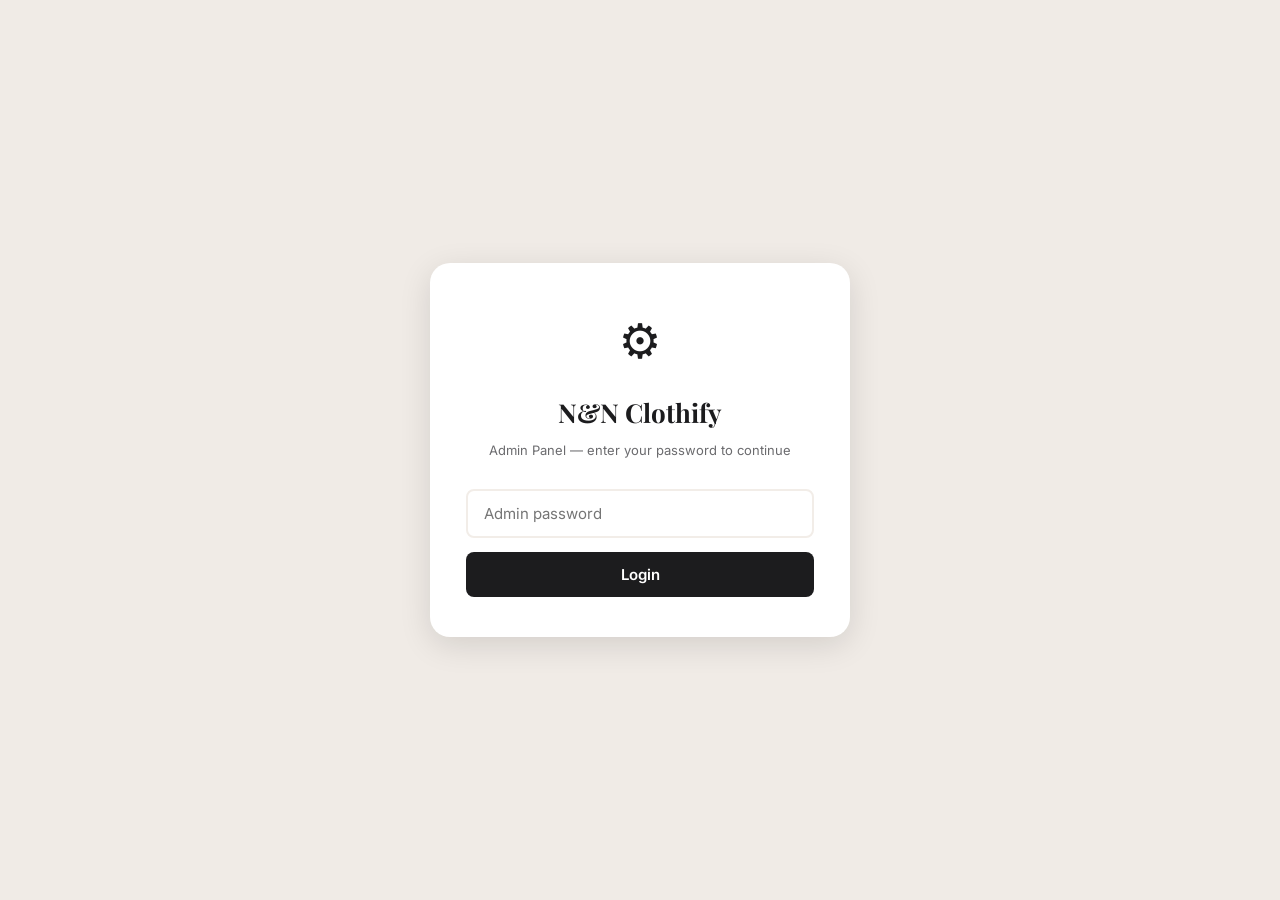
==== admin.html @ c24e72b1 "Initial commit" ====
<!DOCTYPE html>
<html lang="en">
<head>
  <meta charset="UTF-8">
  <meta name="viewport" content="width=device-width, initial-scale=1.0">
  <title>Admin — N&N Clothify</title>
  <link rel="icon" href="data:image/svg+xml,<svg xmlns='http://www.w3.org/2000/svg' viewBox='0 0 100 100'><text y='.9em' font-size='90'>⚙️</text></svg>">
  <link rel="stylesheet" href="css/style.css">
  <style>
    /* ---- Admin Reset ---- */
    body { background: #F0EBE6; }

    /* ---- Login Screen ---- */
    #login-screen {
      min-height: 100vh;
      display: flex;
      align-items: center;
      justify-content: center;
      padding: 20px;
    }
    .login-card {
      background: white;
      border-radius: 20px;
      padding: 40px 36px;
      width: min(420px, 100%);
      box-shadow: 0 8px 32px rgba(0,0,0,0.12);
      text-align: center;
    }
    .login-logo { font-size: 48px; margin-bottom: 12px; }
    .login-title {
      font-family: var(--font-display);
      font-size: 26px;
      font-weight: 700;
      margin-bottom: 6px;
    }
    .login-sub { font-size: 13px; color: var(--mid); margin-bottom: 28px; }
    .login-card input[type="password"] {
      width: 100%;
      padding: 13px 16px;
      border: 2px solid var(--cream);
      border-radius: var(--radius-sm);
      font-size: 15px;
      font-family: inherit;
      outline: none;
      margin-bottom: 14px;
      transition: border-color 0.2s;
    }
    .login-card input[type="password"]:focus { border-color: var(--rose); }
    .login-btn {
      width: 100%;
      padding: 13px;
      background: var(--charcoal);
      color: white;
      border-radius: var(--radius-sm);
      font-size: 15px;
      font-weight: 600;
      cursor: pointer;
      transition: background 0.2s;
    }
    .login-btn:hover { background: var(--rose); }
    .login-error {
      color: #E53E3E;
      font-size: 13px;
      margin-top: 10px;
      display: none;
    }

    /* ---- Admin Layout ---- */
    #admin-panel { display: none; }

    .admin-topbar {
      background: var(--charcoal);
      color: white;
      padding: 0 24px;
      display: flex;
      align-items: center;
      justify-content: space-between;
      height: 58px;
      position: sticky;
      top: 0;
      z-index: 100;
    }
    .admin-topbar-title {
      font-family: var(--font-display);
      font-size: 18px;
      font-weight: 600;
    }
    .admin-topbar-right { display: flex; align-items: center; gap: 12px; }
    .view-site-link {
      font-size: 13px;
      color: rgba(255,255,255,0.7);
      text-decoration: none;
      transition: color 0.2s;
    }
    .view-site-link:hover { color: white; }
    .logout-btn {
      background: rgba(255,255,255,0.15);
      color: white;
      padding: 6px 14px;
      border-radius: 100px;
      font-size: 13px;
      cursor: pointer;
      transition: background 0.2s;
    }
    .logout-btn:hover { background: rgba(255,255,255,0.25); }

    /* ---- Tab Navigation ---- */
    .admin-tabs {
      background: white;
      border-bottom: 1px solid var(--cream);
      padding: 0 24px;
      display: flex;
      gap: 0;
      overflow-x: auto;
    }
    .admin-tab {
      padding: 14px 20px;
      font-size: 14px;
      font-weight: 500;
      color: var(--mid);
      border-bottom: 3px solid transparent;
      cursor: pointer;
      white-space: nowrap;
      transition: all 0.2s;
    }
    .admin-tab:hover { color: var(--charcoal); }
    .admin-tab.active { color: var(--rose); border-bottom-color: var(--rose); font-weight: 600; }

    /* ---- Tab Panels ---- */
    .tab-panel { display: none; padding: 28px 24px 80px; max-width: 900px; margin: 0 auto; }
    .tab-panel.active { display: block; }

    /* ---- Cards ---- */
    .a-card {
      background: white;
      border-radius: 14px;
      padding: 24px;
      margin-bottom: 20px;
      box-shadow: 0 1px 4px rgba(0,0,0,0.08);
    }
    .a-card-title {
      font-size: 16px;
      font-weight: 600;
      margin-bottom: 4px;
    }
    .a-card-hint { font-size: 12px; color: var(--mid); margin-bottom: 20px; }

    /* ---- Products Table ---- */
    .products-toolbar {
      display: flex;
      align-items: center;
      justify-content: space-between;
      margin-bottom: 18px;
      gap: 12px;
      flex-wrap: wrap;
    }
    .products-toolbar h2 { font-family: var(--font-display); font-size: 20px; }
    .btn-add-product {
      background: var(--rose);
      color: white;
      padding: 10px 20px;
      border-radius: var(--radius-sm);
      font-size: 14px;
      font-weight: 600;
      cursor: pointer;
      transition: background 0.2s;
      display: flex;
      align-items: center;
      gap: 6px;
    }
    .btn-add-product:hover { background: var(--rose-dark); }

    .products-table-wrap { overflow-x: auto; }
    table { width: 100%; border-collapse: collapse; font-size: 13px; }
    th {
      text-align: left;
      padding: 10px 12px;
      font-size: 11px;
      font-weight: 600;
      text-transform: uppercase;
      letter-spacing: 0.5px;
      color: var(--mid);
      border-bottom: 2px solid var(--cream);
    }
    td {
      padding: 12px;
      border-bottom: 1px solid var(--cream);
      vertical-align: middle;
    }
    tr:last-child td { border-bottom: none; }
    tr:hover td { background: #FFF8F5; }

    .td-img {
      width: 48px;
      height: 60px;
      border-radius: 8px;
      overflow: hidden;
      background: var(--cream);
      flex-shrink: 0;
    }
    .td-img img { width: 100%; height: 100%; object-fit: cover; }
    .td-demo-img {
      width: 100%;
      height: 100%;
      display: flex;
      align-items: center;
      justify-content: center;
      font-size: 20px;
    }
    .td-name { font-weight: 500; max-width: 180px; }
    .td-price { font-weight: 600; color: var(--rose); white-space: nowrap; }
    .td-category {
      display: inline-block;
      background: var(--cream);
      padding: 2px 8px;
      border-radius: 100px;
      font-size: 11px;
      font-weight: 500;
    }
    .td-badge {
      display: inline-block;
      background: var(--rose-light);
      color: var(--rose-dark);
      padding: 2px 8px;
      border-radius: 100px;
      font-size: 11px;
      font-weight: 500;
    }
    .td-actions { display: flex; gap: 6px; }
    .btn-edit, .btn-delete {
      padding: 5px 12px;
      border-radius: 6px;
      font-size: 12px;
      font-weight: 500;
      cursor: pointer;
      transition: all 0.2s;
    }
    .btn-edit { background: var(--cream); color: var(--charcoal); }
    .btn-edit:hover { background: #E0DAD4; }
    .btn-delete { background: #FFF0F0; color: #E53E3E; }
    .btn-delete:hover { background: #FFE0E0; }

    .empty-products {
      text-align: center;
      padding: 48px 20px;
      color: var(--mid);
    }
    .empty-products span { font-size: 40px; display: block; margin-bottom: 10px; }

    /* ---- Product Form ---- */
    #product-form-overlay {
      display: none;
      position: fixed;
      inset: 0;
      background: rgba(0,0,0,0.5);
      z-index: 200;
      align-items: flex-start;
      justify-content: center;
      padding: 20px;
      overflow-y: auto;
    }
    #product-form-overlay.open { display: flex; }
    .product-form-card {
      background: white;
      border-radius: 16px;
      padding: 28px;
      width: min(560px, 100%);
      margin: auto;
      box-shadow: 0 8px 32px rgba(0,0,0,0.16);
    }
    .product-form-card h2 {
      font-family: var(--font-display);
      font-size: 20px;
      margin-bottom: 4px;
    }
    .product-form-card .form-hint { font-size: 12px; color: var(--mid); margin-bottom: 22px; }

    .form-row { display: grid; grid-template-columns: 1fr 1fr; gap: 14px; }
    .form-group { margin-bottom: 14px; }
    .form-group label {
      display: block;
      font-size: 12px;
      font-weight: 600;
      text-transform: uppercase;
      letter-spacing: 0.5px;
      color: var(--mid);
      margin-bottom: 6px;
    }
    .form-group input,
    .form-group select,
    .form-group textarea {
      width: 100%;
      padding: 10px 13px;
      border: 1.5px solid var(--cream);
      border-radius: var(--radius-sm);
      font-family: inherit;
      font-size: 14px;
      outline: none;
      transition: border-color 0.2s;
      background: var(--warm-white);
    }
    .form-group input:focus,
    .form-group select:focus,
    .form-group textarea:focus { border-color: var(--rose); }
    .form-group textarea { resize: vertical; min-height: 72px; }
    .form-group small { display: block; font-size: 11px; color: var(--light); margin-top: 5px; }

    .drive-preview {
      margin-top: 10px;
      display: none;
      align-items: center;
      gap: 12px;
      background: var(--cream);
      padding: 10px 12px;
      border-radius: var(--radius-sm);
    }
    .drive-preview.show { display: flex; }
    .drive-preview img {
      width: 50px;
      height: 62px;
      object-fit: cover;
      border-radius: 6px;
      background: var(--ivory);
    }
    .drive-preview-text { font-size: 12px; color: var(--mid); }
    .drive-preview-text strong { display: block; color: var(--charcoal); font-size: 13px; }

    .form-actions { display: flex; gap: 10px; margin-top: 20px; }
    .btn-cancel-form {
      flex: 1;
      padding: 12px;
      background: var(--cream);
      border-radius: var(--radius-sm);
      font-size: 14px;
      font-weight: 500;
      cursor: pointer;
      transition: background 0.2s;
    }
    .btn-cancel-form:hover { background: #E0DAD4; }
    .btn-save-product {
      flex: 2;
      padding: 12px;
      background: var(--charcoal);
      color: white;
      border-radius: var(--radius-sm);
      font-size: 14px;
      font-weight: 600;
      cursor: pointer;
      transition: background 0.2s;
    }
    .btn-save-product:hover { background: var(--rose); }

    /* ---- Settings Fields ---- */
    .settings-group { margin-bottom: 18px; }
    .settings-group label {
      display: block;
      font-size: 12px;
      font-weight: 600;
      text-transform: uppercase;
      letter-spacing: 0.5px;
      color: var(--mid);
      margin-bottom: 6px;
    }
    .settings-group input {
      width: 100%;
      padding: 11px 14px;
      border: 1.5px solid var(--cream);
      border-radius: var(--radius-sm);
      font-family: inherit;
      font-size: 14px;
      outline: none;
      transition: border-color 0.2s;
    }
    .settings-group input:focus { border-color: var(--rose); }
    .settings-group small { display: block; font-size: 11px; color: var(--light); margin-top: 5px; }

    /* ---- Category Rows ---- */
    .cat-row {
      display: grid;
      grid-template-columns: 48px 1fr 40px;
      gap: 10px;
      align-items: center;
      padding: 8px 0;
      border-bottom: 1px solid var(--cream);
    }
    .cat-row:last-child { border-bottom: none; }
    .cat-icon-in {
      text-align: center;
      font-size: 22px;
      padding: 6px !important;
      width: 44px !important;
    }
    .cat-remove-btn {
      background: none;
      color: var(--light);
      font-size: 18px;
      cursor: pointer;
      padding: 4px;
      transition: color 0.2s;
    }
    .cat-remove-btn:hover { color: #E53E3E; }
    .add-cat-btn {
      width: 100%;
      padding: 10px;
      margin-top: 12px;
      background: var(--cream);
      border-radius: var(--radius-sm);
      font-size: 14px;
      font-weight: 500;
      cursor: pointer;
      transition: background 0.2s;
    }
    .add-cat-btn:hover { background: #E0DAD4; }

    /* ---- Export Section ---- */
    .export-card {
      background: linear-gradient(135deg, var(--charcoal) 0%, #3D2B1F 100%);
      color: white;
      border-radius: 14px;
      padding: 28px;
      margin-bottom: 20px;
    }
    .export-card h2 { font-family: var(--font-display); font-size: 20px; margin-bottom: 6px; }
    .export-card p { font-size: 13px; color: rgba(255,255,255,0.7); margin-bottom: 20px; line-height: 1.6; }
    .export-btns { display: flex; gap: 10px; flex-wrap: wrap; }
    .btn-export {
      padding: 12px 22px;
      background: var(--rose);
      color: white;
      border-radius: var(--radius-sm);
      font-size: 14px;
      font-weight: 600;
      cursor: pointer;
      transition: all 0.2s;
      display: flex;
      align-items: center;
      gap: 6px;
    }
    .btn-export:hover { background: var(--rose-dark); transform: translateY(-1px); }
    .btn-export-secondary {
      padding: 12px 22px;
      background: rgba(255,255,255,0.15);
      color: white;
      border-radius: var(--radius-sm);
      font-size: 14px;
      font-weight: 500;
      cursor: pointer;
      transition: background 0.2s;
    }
    .btn-export-secondary:hover { background: rgba(255,255,255,0.25); }

    /* ---- Guide Steps ---- */
    .guide-step {
      display: flex;
      gap: 16px;
      margin-bottom: 20px;
    }
    .step-num {
      width: 32px;
      height: 32px;
      border-radius: 50%;
      background: var(--rose);
      color: white;
      display: flex;
      align-items: center;
      justify-content: center;
      font-weight: 700;
      font-size: 14px;
      flex-shrink: 0;
      margin-top: 2px;
    }
    .step-body h3 { font-size: 15px; font-weight: 600; margin-bottom: 4px; }
    .step-body p { font-size: 13px; color: var(--mid); line-height: 1.7; }
    .step-body code {
      background: var(--cream);
      padding: 2px 6px;
      border-radius: 4px;
      font-family: monospace;
      font-size: 12px;
      color: var(--rose-dark);
    }
    .info-box {
      background: #FFF8F5;
      border: 1.5px solid var(--rose-light);
      border-radius: var(--radius-sm);
      padding: 14px 16px;
      font-size: 13px;
      line-height: 1.7;
      margin-bottom: 16px;
    }
    .info-box strong { color: var(--rose-dark); }

    /* ---- Save Button ---- */
    .btn-save-settings {
      width: 100%;
      padding: 13px;
      background: var(--charcoal);
      color: white;
      border-radius: var(--radius);
      font-size: 15px;
      font-weight: 600;
      cursor: pointer;
      margin-top: 8px;
      transition: background 0.2s;
    }
    .btn-save-settings:hover { background: var(--rose); }

    /* ---- Toast ---- */
    .a-toast {
      position: fixed;
      bottom: 24px;
      left: 50%;
      transform: translateX(-50%) translateY(20px);
      background: #4A7C59;
      color: white;
      padding: 11px 22px;
      border-radius: 100px;
      font-size: 14px;
      font-weight: 500;
      opacity: 0;
      transition: all 0.25s;
      z-index: 500;
      pointer-events: none;
      white-space: nowrap;
    }
    .a-toast.show { opacity: 1; transform: translateX(-50%) translateY(0); }

    @media (max-width: 600px) {
      .form-row { grid-template-columns: 1fr; }
      .tab-panel { padding-left: 14px; padding-right: 14px; }
      .export-btns { flex-direction: column; }
    }
  </style>
</head>
<body>

<!-- ============================================================ -->
<!--  LOGIN SCREEN -->
<!-- ============================================================ -->
<div id="login-screen">
  <div class="login-card">
    <div class="login-logo">⚙️</div>
    <div class="login-title">N&N Clothify</div>
    <div class="login-sub">Admin Panel — enter your password to continue</div>
    <input type="password" id="admin-password" placeholder="Admin password" onkeydown="if(event.key==='Enter')login()">
    <button class="login-btn" onclick="login()">Login</button>
    <div class="login-error" id="login-error">Incorrect password. Try again.</div>
  </div>
</div>

<!-- ============================================================ -->
<!--  ADMIN PANEL -->
<!-- ============================================================ -->
<div id="admin-panel">

  <!-- Top Bar -->
  <div class="admin-topbar">
    <div class="admin-topbar-title">⚙️ N&N Clothify Admin</div>
    <div class="admin-topbar-right">
      <a href="index.html" class="view-site-link" target="_blank">← View Store</a>
      <button class="logout-btn" onclick="logout()">Logout</button>
    </div>
  </div>

  <!-- Tabs -->
  <div class="admin-tabs">
    <div class="admin-tab active" onclick="showTab('products')">🛍️ Products</div>
    <div class="admin-tab" onclick="showTab('categories')">🏷️ Categories</div>
    <div class="admin-tab" onclick="showTab('settings')">⚙️ Settings</div>
    <div class="admin-tab" onclick="showTab('export')">📤 Export & Deploy</div>
    <div class="admin-tab" onclick="showTab('guide')">📖 How to Add Images</div>
  </div>

  <!-- ---- PRODUCTS TAB ---- -->
  <div class="tab-panel active" id="tab-products">
    <div class="products-toolbar">
      <h2>All Products (<span id="product-count">0</span>)</h2>
      <button class="btn-add-product" onclick="openProductForm()">+ Add Product</button>
    </div>
    <div class="a-card" style="padding:0">
      <div class="products-table-wrap">
        <table>
          <thead>
            <tr>
              <th>Image</th>
              <th>Name</th>
              <th>Price</th>
              <th>Category</th>
              <th>Badge</th>
              <th>Actions</th>
            </tr>
          </thead>
          <tbody id="products-tbody"></tbody>
        </table>
      </div>
    </div>
  </div>

  <!-- ---- CATEGORIES TAB ---- -->
  <div class="tab-panel" id="tab-categories">
    <div class="a-card">
      <div class="a-card-title">Manage Categories</div>
      <div class="a-card-hint">Categories appear as tabs on your store. Each product is assigned to one category.</div>
      <div id="categories-list"></div>
      <button class="add-cat-btn" onclick="addCategory()">+ Add Category</button>
    </div>
    <button class="btn-save-settings" onclick="saveCategories()">Save Categories</button>
  </div>

  <!-- ---- SETTINGS TAB ---- -->
  <div class="tab-panel" id="tab-settings">
    <div class="a-card">
      <div class="a-card-title">Store Settings</div>
      <div class="a-card-hint">These details appear on your website and WhatsApp messages.</div>
      <div class="settings-group">
        <label>Store Name</label>
        <input type="text" id="s-storeName" placeholder="N&N Clothify">
      </div>
      <div class="settings-group">
        <label>Tagline</label>
        <input type="text" id="s-tagline" placeholder="Fresh fashion, every season">
      </div>
      <div class="settings-group">
        <label>Your WhatsApp Number</label>
        <input type="tel" id="s-whatsapp" placeholder="919876543210">
        <small>Country code + number, no spaces or + sign. India: 91XXXXXXXXXX</small>
      </div>
      <div class="settings-group">
        <label>Admin Password</label>
        <input type="text" id="s-password" placeholder="nn@admin2024">
        <small>Change this from the default! Then re-export config.js and commit it.</small>
      </div>
    </div>
    <button class="btn-save-settings" onclick="saveSettings()">Save Settings</button>
  </div>

  <!-- ---- EXPORT TAB ---- -->
  <div class="tab-panel" id="tab-export">
    <div class="export-card">
      <h2>📤 Export & Deploy to GitHub</h2>
      <p>
        Download your updated product and config files, then commit them to your GitHub
        repository. GitHub Pages will automatically update your live website within 1–2 minutes.
      </p>
      <div class="export-btns">
        <button class="btn-export" onclick="exportProductsFile()">
          ⬇ Download products-data.js
        </button>
        <button class="btn-export" onclick="exportConfigFile()">
          ⬇ Download config.js
        </button>
        <button class="btn-export-secondary" onclick="exportBoth()">
          ⬇ Download Both Files
        </button>
      </div>
    </div>

    <div class="a-card">
      <div class="a-card-title">How to commit to GitHub</div>
      <div class="a-card-hint">After downloading, follow these steps to update your live website.</div>

      <div class="guide-step">
        <div class="step-num">1</div>
        <div class="step-body">
          <h3>Go to your GitHub repository</h3>
          <p>Open github.com and navigate to your <strong>clothing-store</strong> repository.</p>
        </div>
      </div>
      <div class="guide-step">
        <div class="step-num">2</div>
        <div class="step-body">
          <h3>Open products-data.js</h3>
          <p>Click on <code>js/</code> folder → click <code>products-data.js</code> → click the ✏️ pencil icon to edit.</p>
        </div>
      </div>
      <div class="guide-step">
        <div class="step-num">3</div>
        <div class="step-body">
          <h3>Replace the file content</h3>
          <p>Select all text (<code>Ctrl+A</code>), then paste the content from the downloaded file (<code>Ctrl+V</code>).</p>
        </div>
      </div>
      <div class="guide-step">
        <div class="step-num">4</div>
        <div class="step-body">
          <h3>Commit changes</h3>
          <p>Scroll down, click <strong>"Commit changes"</strong>. Your store updates in ~1 minute. Repeat for config.js if changed.</p>
        </div>
      </div>
    </div>
  </div>

  <!-- ---- GUIDE TAB ---- -->
  <div class="tab-panel" id="tab-guide">
    <div class="a-card">
      <div class="a-card-title">📸 How to Add Clothing Images from Google Drive</div>
      <div class="a-card-hint">Follow these steps to get your clothing photos onto the website.</div>

      <div class="info-box">
        <strong>Important:</strong> Google Drive images work only if the file is set to
        <strong>"Anyone with the link can view"</strong>. Photos that are private will not show.
      </div>

      <div class="guide-step">
        <div class="step-num">1</div>
        <div class="step-body">
          <h3>Take or arrange your clothing photo</h3>
          <p>Best results: hang the clothes or use a white/clean background. Portrait orientation (tall, not wide) looks best on the website.</p>
        </div>
      </div>
      <div class="guide-step">
        <div class="step-num">2</div>
        <div class="step-body">
          <h3>Upload to Google Drive</h3>
          <p>Go to <strong>drive.google.com</strong> → click <strong>+ New → File upload</strong> → select your photo.</p>
        </div>
      </div>
      <div class="guide-step">
        <div class="step-num">3</div>
        <div class="step-body">
          <h3>Make it public</h3>
          <p>Right-click the uploaded image → <strong>Share</strong> → click <em>"Restricted"</em> → change to <strong>"Anyone with the link"</strong> → set role to <strong>Viewer</strong> → click <strong>Done</strong>.</p>
        </div>
      </div>
      <div class="guide-step">
        <div class="step-num">4</div>
        <div class="step-body">
          <h3>Copy the sharing link</h3>
          <p>Right-click the file → <strong>Share</strong> → click <strong>"Copy link"</strong>. The link looks like:<br>
          <code>https://drive.google.com/file/d/1ABC.../view?usp=sharing</code></p>
        </div>
      </div>
      <div class="guide-step">
        <div class="step-num">5</div>
        <div class="step-body">
          <h3>Paste the link in Admin → Add Product</h3>
          <p>Go to the <strong>Products</strong> tab → click <strong>+ Add Product</strong> → paste the Google Drive link in the "Google Drive Image Link" field. A preview will appear automatically.</p>
        </div>
      </div>
      <div class="guide-step">
        <div class="step-num">6</div>
        <div class="step-body">
          <h3>Fill in product details and Save</h3>
          <p>Enter name, price, category, sizes, etc. Click <strong>Save Product</strong>.</p>
        </div>
      </div>
      <div class="guide-step">
        <div class="step-num">7</div>
        <div class="step-body">
          <h3>Export and commit to GitHub</h3>
          <p>Go to <strong>Export & Deploy</strong> tab → download <strong>products-data.js</strong> → commit to GitHub. Done!</p>
        </div>
      </div>
    </div>
  </div>

</div><!-- /admin-panel -->

<!-- ============================================================ -->
<!--  PRODUCT FORM OVERLAY -->
<!-- ============================================================ -->
<div id="product-form-overlay">
  <div class="product-form-card">
    <h2 id="form-title">Add New Product</h2>
    <div class="form-hint">Fill in the details. Paste a Google Drive link to show your clothing photo.</div>

    <input type="hidden" id="f-id">

    <div class="form-group">
      <label>Product Name *</label>
      <input type="text" id="f-name" placeholder="e.g. Blue Floral Kurta">
    </div>

    <div class="form-row">
      <div class="form-group">
        <label>Selling Price (₹) *</label>
        <input type="number" id="f-price" placeholder="799" min="0">
      </div>
      <div class="form-group">
        <label>MRP / Original Price (₹)</label>
        <input type="number" id="f-mrp" placeholder="1299" min="0">
        <small>Optional — shows strikethrough & discount %</small>
      </div>
    </div>

    <div class="form-row">
      <div class="form-group">
        <label>Category *</label>
        <select id="f-category"></select>
      </div>
      <div class="form-group">
        <label>Badge Label</label>
        <input type="text" id="f-badge" placeholder="New / Sale / Popular">
        <small>Optional label shown on product card</small>
      </div>
    </div>

    <div class="form-group">
      <label>Google Drive Image Link</label>
      <input type="text" id="f-drive-url" placeholder="https://drive.google.com/file/d/..." oninput="previewDriveImage()">
      <small>Share the photo from Google Drive → "Anyone with the link" → paste link here</small>
      <div class="drive-preview" id="drive-preview">
        <img id="drive-preview-img" src="" alt="Preview">
        <div class="drive-preview-text">
          <strong id="drive-preview-status">Image loaded ✓</strong>
          Image will show on your store
        </div>
      </div>
    </div>

    <div class="form-group">
      <label>Available Sizes</label>
      <input type="text" id="f-sizes" placeholder="S, M, L, XL, XXL">
      <small>Separate with commas. For one size: "Free Size"</small>
    </div>

    <div class="form-group">
      <label>Description</label>
      <textarea id="f-desc" placeholder="Describe the fabric, style, occasion..."></textarea>
    </div>

    <div class="form-actions">
      <button class="btn-cancel-form" onclick="closeProductForm()">Cancel</button>
      <button class="btn-save-product" onclick="saveProduct()">Save Product</button>
    </div>
  </div>
</div>

<!-- Toast -->
<div class="a-toast" id="a-toast"></div>

<!-- Scripts -->
<script src="js/config.js"></script>
<script src="js/products-data.js"></script>
<script src="js/drive.js"></script>
<script>
// ============================================================
//  Admin Panel JavaScript
// ============================================================

let adminProducts = [];
let adminCategories = [];
let editingId = null;

// ---- Auth ----
// Password is stored privately in localStorage (never in the public code file).
// First-time setup: the default password is "admin123" until you set your own.
function getAdminPassword() {
  return localStorage.getItem('nn_admin_pw') || 'admin123';
}

function login() {
  const pw = document.getElementById('admin-password').value;
  if (pw === getAdminPassword()) {
    document.getElementById('login-screen').style.display = 'none';
    document.getElementById('admin-panel').style.display = 'block';
    initAdmin();
  } else {
    document.getElementById('login-error').style.display = 'block';
    document.getElementById('admin-password').value = '';
  }
}

function logout() {
  document.getElementById('admin-panel').style.display = 'none';
  document.getElementById('login-screen').style.display = 'flex';
  document.getElementById('admin-password').value = '';
}

// Allow Enter key on password
document.addEventListener('keydown', e => {
  if (e.key === 'Enter' && document.getElementById('login-screen').style.display !== 'none') login();
});

// ---- Init ----
function initAdmin() {
  // Load products from localStorage or static file
  try {
    const stored = localStorage.getItem('nn_products');
    adminProducts = stored ? JSON.parse(stored) : [...PRODUCTS_DATA];
  } catch(e) {
    adminProducts = [...PRODUCTS_DATA];
  }

  // Load categories from localStorage or config
  try {
    const stored = localStorage.getItem('nn_categories');
    adminCategories = stored ? JSON.parse(stored) : [...STORE_CONFIG.categories];
  } catch(e) {
    adminCategories = [...STORE_CONFIG.categories];
  }

  // Load settings into form
  document.getElementById('s-storeName').value = STORE_CONFIG.storeName;
  document.getElementById('s-tagline').value = STORE_CONFIG.tagline;
  document.getElementById('s-whatsapp').value = STORE_CONFIG.whatsappNumber;
  document.getElementById('s-password').value = getAdminPassword();

  renderProductsTable();
  renderCategories();
  populateCategorySelect();
}

// ---- Tab Switching ----
function showTab(name) {
  document.querySelectorAll('.tab-panel').forEach(p => p.classList.remove('active'));
  document.querySelectorAll('.admin-tab').forEach(t => t.classList.remove('active'));
  document.getElementById('tab-' + name).classList.add('active');
  event.target.classList.add('active');
}

// ---- Products Table ----
function renderProductsTable() {
  const tbody = document.getElementById('products-tbody');
  document.getElementById('product-count').textContent = adminProducts.length;

  if (adminProducts.length === 0) {
    tbody.innerHTML = `<tr><td colspan="6"><div class="empty-products">
      <span>📭</span>No products yet. Click "+ Add Product" to start.
    </div></td></tr>`;
    return;
  }

  tbody.innerHTML = adminProducts.map(p => {
    const cat = adminCategories.find(c => c.id === p.category);
    const catName = cat ? `${cat.icon} ${cat.name}` : p.category;
    const thumbUrl = p.driveFileId ? getDriveThumbUrl(p.driveFileId, 100) : null;

    return `
    <tr>
      <td>
        <div class="td-img">
          ${thumbUrl
            ? `<img src="${thumbUrl}" alt="" onerror="this.parentNode.innerHTML='<div class=\\"td-demo-img\\" style=\\"background:${p.demoColor||'#F2EDE8'}\\">👗</div>'">`
            : `<div class="td-demo-img" style="background:${p.demoColor||'#F2EDE8'}">👗</div>`}
        </div>
      </td>
      <td class="td-name">${p.name}</td>
      <td class="td-price">₹${p.price.toLocaleString('en-IN')}${p.mrp ? `<br><small style="color:var(--light);text-decoration:line-through;font-weight:400">₹${p.mrp.toLocaleString('en-IN')}</small>` : ''}</td>
      <td><span class="td-category">${catName}</span></td>
      <td>${p.badge ? `<span class="td-badge">${p.badge}</span>` : '<span style="color:var(--light)">—</span>'}</td>
      <td>
        <div class="td-actions">
          <button class="btn-edit" onclick="editProduct('${p.id}')">Edit</button>
          <button class="btn-delete" onclick="deleteProduct('${p.id}')">Delete</button>
        </div>
      </td>
    </tr>`;
  }).join('');
}

// ---- Product Form ----
function populateCategorySelect() {
  const sel = document.getElementById('f-category');
  const cats = adminCategories.filter(c => c.id !== 'all');
  sel.innerHTML = cats.map(c => `<option value="${c.id}">${c.icon} ${c.name}</option>`).join('');
}

function openProductForm(product = null) {
  editingId = product ? product.id : null;
  document.getElementById('form-title').textContent = product ? 'Edit Product' : 'Add New Product';

  // Reset form
  document.getElementById('f-id').value = product?.id || '';
  document.getElementById('f-name').value = product?.name || '';
  document.getElementById('f-price').value = product?.price || '';
  document.getElementById('f-mrp').value = product?.mrp || '';
  document.getElementById('f-badge').value = product?.badge || '';
  document.getElementById('f-drive-url').value = product?.driveFileId ? `https://drive.google.com/file/d/${product.driveFileId}/view` : '';
  document.getElementById('f-sizes').value = (product?.sizes || []).join(', ');
  document.getElementById('f-desc').value = product?.description || '';

  // Populate category select
  populateCategorySelect();
  if (product?.category) {
    document.getElementById('f-category').value = product.category;
  }

  // Show/hide preview
  if (product?.driveFileId) {
    showDrivePreview(product.driveFileId);
  } else {
    document.getElementById('drive-preview').classList.remove('show');
  }

  document.getElementById('product-form-overlay').classList.add('open');
}

function closeProductForm() {
  document.getElementById('product-form-overlay').classList.remove('open');
  editingId = null;
}

function editProduct(id) {
  const p = adminProducts.find(p => p.id === id);
  if (p) openProductForm(p);
}

function deleteProduct(id) {
  if (!confirm('Delete this product? This cannot be undone.')) return;
  adminProducts = adminProducts.filter(p => p.id !== id);
  saveToLocalStorage();
  renderProductsTable();
  showToast('Product deleted');
}

let previewTimer = null;
function previewDriveImage() {
  clearTimeout(previewTimer);
  previewTimer = setTimeout(() => {
    const url = document.getElementById('f-drive-url').value.trim();
    const fileId = extractDriveFileId(url);
    if (fileId) {
      showDrivePreview(fileId);
    } else {
      document.getElementById('drive-preview').classList.remove('show');
    }
  }, 600);
}

function showDrivePreview(fileId) {
  const preview = document.getElementById('drive-preview');
  const img = document.getElementById('drive-preview-img');
  const status = document.getElementById('drive-preview-status');
  img.src = getDriveThumbUrl(fileId, 100);
  img.onerror = () => {
    status.textContent = '⚠ Could not load — make sure sharing is set to "Anyone with link"';
    status.style.color = '#E53E3E';
  };
  img.onload = () => {
    status.textContent = 'Image loaded ✓';
    status.style.color = '';
  };
  preview.classList.add('show');
}

function saveProduct() {
  const name     = document.getElementById('f-name').value.trim();
  const price    = parseInt(document.getElementById('f-price').value);
  const mrp      = parseInt(document.getElementById('f-mrp').value) || null;
  const category = document.getElementById('f-category').value;
  const badge    = document.getElementById('f-badge').value.trim();
  const driveUrl = document.getElementById('f-drive-url').value.trim();
  const sizesRaw = document.getElementById('f-sizes').value.trim();
  const desc     = document.getElementById('f-desc').value.trim();

  if (!name) { alert('Please enter a product name.'); return; }
  if (!price || isNaN(price)) { alert('Please enter a valid price.'); return; }
  if (!category) { alert('Please select a category.'); return; }

  const driveFileId = extractDriveFileId(driveUrl) || '';
  const sizes = sizesRaw ? sizesRaw.split(',').map(s => s.trim()).filter(Boolean) : [];

  if (editingId) {
    // Edit existing
    const idx = adminProducts.findIndex(p => p.id === editingId);
    if (idx >= 0) {
      adminProducts[idx] = {
        ...adminProducts[idx],
        name, price, mrp, category, badge, driveFileId, sizes,
        description: desc,
        isDemo: false,
        demoColor: adminProducts[idx].demoColor || DEMO_COLORS[category] || '#F2EDE8'
      };
    }
    showToast('Product updated ✓');
  } else {
    // Add new
    adminProducts.push({
      id: 'p_' + Date.now(),
      name, price, mrp, category, badge, driveFileId, sizes,
      description: desc,
      isDemo: false,
      demoColor: DEMO_COLORS[category] || '#F2EDE8'
    });
    showToast('Product added ✓');
  }

  saveToLocalStorage();
  renderProductsTable();
  closeProductForm();
}

// ---- Categories ----
function renderCategories() {
  const list = document.getElementById('categories-list');
  list.innerHTML = adminCategories.map((cat, i) => `
    <div class="cat-row">
      <input type="text" value="${cat.icon}" maxlength="2" class="cat-icon-in"
        oninput="adminCategories[${i}].icon = this.value"
        style="border:1.5px solid var(--cream);border-radius:8px;padding:6px;text-align:center;font-size:22px;width:44px;font-family:inherit;outline:none;">
      <input type="text" value="${cat.name}" placeholder="Category name"
        oninput="adminCategories[${i}].name = this.value"
        style="padding:9px 12px;border:1.5px solid var(--cream);border-radius:8px;font-family:inherit;font-size:13px;outline:none;">
      <button class="cat-remove-btn" onclick="removeCategory(${i})" title="Remove">✕</button>
    </div>
  `).join('');
}

function addCategory() {
  adminCategories.push({ id: 'cat_' + Date.now(), name: '', icon: '👕' });
  renderCategories();
}

function removeCategory(i) {
  if (adminCategories[i].id === 'all') { alert('Cannot remove the "All" category.'); return; }
  adminCategories.splice(i, 1);
  renderCategories();
}

function saveCategories() {
  // Auto-generate IDs for new categories
  adminCategories = adminCategories.map(c => ({
    ...c,
    id: c.id.startsWith('cat_') && c.name
      ? c.name.toLowerCase().replace(/[^a-z0-9]/g, '_')
      : c.id
  }));
  localStorage.setItem('nn_categories', JSON.stringify(adminCategories));
  renderCategories();
  showToast('Categories saved ✓');
}

// ---- Settings ----
function saveSettings() {
  STORE_CONFIG.storeName      = document.getElementById('s-storeName').value.trim();
  STORE_CONFIG.tagline        = document.getElementById('s-tagline').value.trim();
  STORE_CONFIG.whatsappNumber = document.getElementById('s-whatsapp').value.trim();
  const newPw = document.getElementById('s-password').value.trim();
  if (newPw) localStorage.setItem('nn_admin_pw', newPw); // stored only in browser, never in code
  localStorage.setItem('nn_settings', JSON.stringify({
    storeName: STORE_CONFIG.storeName,
    tagline: STORE_CONFIG.tagline,
    whatsappNumber: STORE_CONFIG.whatsappNumber
  }));
  showToast('Settings saved ✓ — remember to export config.js and commit it!');
}

// ---- Storage ----
function saveToLocalStorage() {
  localStorage.setItem('nn_products', JSON.stringify(adminProducts));
}

// ---- Export ----
function exportProductsFile() {
  const content = generateProductsFileContent();
  downloadFile('products-data.js', content);
  showToast('products-data.js downloaded ✓ — commit it to GitHub!');
}

function exportConfigFile() {
  const content = generateConfigFileContent();
  downloadFile('config.js', content);
  showToast('config.js downloaded ✓ — commit it to GitHub!');
}

function exportBoth() {
  exportProductsFile();
  setTimeout(exportConfigFile, 400);
}

function generateProductsFileContent() {
  return `// ============================================================
//  N&N CLOTHIFY — Product Data
//
//  Generated from Admin Panel on ${new Date().toLocaleDateString('en-IN')}
//  DO NOT edit by hand — use admin.html to manage products.
// ============================================================

const PRODUCTS_DATA = ${JSON.stringify(adminProducts, null, 2)};
`;
}

function generateConfigFileContent() {
  const cats = adminCategories.length > 0 ? adminCategories : STORE_CONFIG.categories;
  return `// ============================================================
//  N&N CLOTHIFY — Store Configuration
//  Generated from Admin Panel on ${new Date().toLocaleDateString('en-IN')}
// ============================================================

const STORE_CONFIG = {
  whatsappNumber: "${STORE_CONFIG.whatsappNumber}",
  storeName: "${STORE_CONFIG.storeName}",
  tagline: "${STORE_CONFIG.tagline}",
  currency: "₹",
  // adminPassword is stored privately in your browser's localStorage — not here
  categories: ${JSON.stringify(cats, null, 4)}
};
`;
}

function downloadFile(filename, content) {
  const blob = new Blob([content], { type: 'text/javascript' });
  const url = URL.createObjectURL(blob);
  const a = document.createElement('a');
  a.href = url;
  a.download = filename;
  document.body.appendChild(a);
  a.click();
  document.body.removeChild(a);
  URL.revokeObjectURL(url);
}

// ---- Toast ----
function showToast(msg) {
  const t = document.getElementById('a-toast');
  t.textContent = msg;
  t.classList.add('show');
  setTimeout(() => t.classList.remove('show'), 3000);
}
</script>
</body>
</html>
---- css/style.css ----
/* ============================================================
   ZARA CLOTHS — Store Stylesheet
   Design: Warm ivory base, deep charcoal text, rose-gold accent
   ============================================================ */

@import url('https://fonts.googleapis.com/css2?family=Playfair+Display:wght@400;600;700&family=Inter:wght@300;400;500;600&display=swap');

/* ---- Tokens ---- */
:root {
  --ivory:      #FAF7F4;
  --cream:      #F2EDE8;
  --warm-white: #FFFCFA;
  --charcoal:   #1C1C1E;
  --dark:       #2C2C2E;
  --mid:        #6B6B6E;
  --light:      #AEAEB2;
  --rose:       #C9816A;
  --rose-dark:  #A8634E;
  --rose-light: #F0D5CC;
  --green:      #4A7C59;
  --wa-green:   #25D366;
  --shadow-sm:  0 1px 3px rgba(0,0,0,0.08);
  --shadow-md:  0 4px 16px rgba(0,0,0,0.10);
  --shadow-lg:  0 8px 32px rgba(0,0,0,0.14);
  --radius:     12px;
  --radius-sm:  8px;
  --font-display: 'Playfair Display', Georgia, serif;
  --font-body:    'Inter', system-ui, sans-serif;
  --transition:   0.2s ease;
}

/* ---- Reset ---- */
*, *::before, *::after { box-sizing: border-box; margin: 0; padding: 0; }
html { scroll-behavior: smooth; }
body {
  font-family: var(--font-body);
  background: var(--ivory);
  color: var(--charcoal);
  font-size: 15px;
  line-height: 1.6;
  -webkit-font-smoothing: antialiased;
}
img { display: block; max-width: 100%; }
button { cursor: pointer; font-family: inherit; border: none; }
a { text-decoration: none; color: inherit; }

/* ---- HEADER ---- */
header {
  position: sticky;
  top: 0;
  z-index: 100;
  background: rgba(250,247,244,0.95);
  backdrop-filter: blur(12px);
  border-bottom: 1px solid var(--cream);
  padding: 0 24px;
}

.header-inner {
  max-width: 1200px;
  margin: 0 auto;
  height: 64px;
  display: flex;
  align-items: center;
  justify-content: space-between;
}

.logo {
  display: flex;
  flex-direction: column;
  line-height: 1.1;
}
.logo-name {
  font-family: var(--font-display);
  font-size: 22px;
  font-weight: 700;
  color: var(--charcoal);
  letter-spacing: -0.3px;
}
.logo-tag {
  font-size: 10px;
  font-weight: 400;
  color: var(--mid);
  letter-spacing: 1.5px;
  text-transform: uppercase;
}

.header-right { display: flex; align-items: center; gap: 16px; }

.cart-btn {
  position: relative;
  background: var(--charcoal);
  color: white;
  padding: 10px 20px;
  border-radius: 100px;
  font-size: 14px;
  font-weight: 500;
  display: flex;
  align-items: center;
  gap: 8px;
  transition: background var(--transition);
}
.cart-btn:hover { background: var(--dark); }
.cart-count {
  display: none;
  align-items: center;
  justify-content: center;
  background: var(--rose);
  color: white;
  width: 20px;
  height: 20px;
  border-radius: 50%;
  font-size: 11px;
  font-weight: 600;
}

/* ---- HERO ---- */
.hero {
  background: linear-gradient(135deg, var(--charcoal) 0%, #3D2B1F 100%);
  color: white;
  padding: 80px 24px;
  text-align: center;
  position: relative;
  overflow: hidden;
}
.hero::before {
  content: '';
  position: absolute;
  inset: 0;
  background: url("data:image/svg+xml,%3Csvg width='60' height='60' viewBox='0 0 60 60' xmlns='http://www.w3.org/2000/svg'%3E%3Cg fill='none' fill-rule='evenodd'%3E%3Cg fill='%23ffffff' fill-opacity='0.03'%3E%3Cpath d='M36 34v-4h-2v4h-4v2h4v4h2v-4h4v-2h-4zm0-30V0h-2v4h-4v2h4v4h2V6h4V4h-4zM6 34v-4H4v4H0v2h4v4h2v-4h4v-2H6zM6 4V0H4v4H0v2h4v4h2V6h4V4H6z'/%3E%3C/g%3E%3C/g%3E%3C/svg%3E");
}
.hero-inner { position: relative; max-width: 600px; margin: 0 auto; }
.hero h1 {
  font-family: var(--font-display);
  font-size: clamp(36px, 6vw, 56px);
  font-weight: 700;
  line-height: 1.15;
  margin-bottom: 16px;
}
.hero h1 em {
  font-style: normal;
  color: var(--rose-light);
}
.hero p {
  font-size: 16px;
  color: rgba(255,255,255,0.7);
  margin-bottom: 32px;
}
.hero-cta {
  display: inline-flex;
  align-items: center;
  gap: 8px;
  background: var(--rose);
  color: white;
  padding: 14px 32px;
  border-radius: 100px;
  font-size: 15px;
  font-weight: 600;
  transition: all var(--transition);
}
.hero-cta:hover {
  background: var(--rose-dark);
  transform: translateY(-1px);
  box-shadow: 0 8px 24px rgba(201,129,106,0.4);
}

/* ---- SECTION TITLES ---- */
.section { padding: 60px 24px; max-width: 1200px; margin: 0 auto; }
.section-title {
  font-family: var(--font-display);
  font-size: 28px;
  font-weight: 600;
  color: var(--charcoal);
  margin-bottom: 8px;
}
.section-sub {
  font-size: 14px;
  color: var(--mid);
  margin-bottom: 32px;
}

/* ---- CATEGORY TABS ---- */
.category-nav {
  background: var(--cream);
  border-bottom: 1px solid #E8E2DC;
  padding: 0 24px;
  overflow-x: auto;
  -webkit-overflow-scrolling: touch;
}
.category-tabs {
  display: flex;
  gap: 0;
  max-width: 1200px;
  margin: 0 auto;
  list-style: none;
}
.cat-tab {
  padding: 16px 24px;
  font-size: 14px;
  font-weight: 500;
  color: var(--mid);
  border-bottom: 3px solid transparent;
  white-space: nowrap;
  cursor: pointer;
  transition: all var(--transition);
  display: flex;
  align-items: center;
  gap: 6px;
}
.cat-tab:hover { color: var(--charcoal); }
.cat-tab.active {
  color: var(--rose);
  border-bottom-color: var(--rose);
  font-weight: 600;
}

/* ---- PRODUCT GRID ---- */
.products-section {
  padding: 40px 24px 80px;
  max-width: 1200px;
  margin: 0 auto;
}
.products-header {
  display: flex;
  align-items: baseline;
  justify-content: space-between;
  margin-bottom: 24px;
}
.products-title {
  font-family: var(--font-display);
  font-size: 22px;
  font-weight: 600;
}
.products-count {
  font-size: 13px;
  color: var(--mid);
}

.product-grid {
  display: grid;
  grid-template-columns: repeat(auto-fill, minmax(220px, 1fr));
  gap: 24px;
}

/* Product Card */
.product-card {
  background: white;
  border-radius: var(--radius);
  overflow: hidden;
  box-shadow: var(--shadow-sm);
  transition: all 0.25s ease;
  cursor: pointer;
}
.product-card:hover {
  box-shadow: var(--shadow-md);
  transform: translateY(-3px);
}

.product-img {
  position: relative;
  aspect-ratio: 3/4;
  background: var(--cream);
  overflow: hidden;
}
.product-img img {
  width: 100%;
  height: 100%;
  object-fit: cover;
  transition: transform 0.4s ease;
}
.product-card:hover .product-img img { transform: scale(1.05); }

.demo-img {
  width: 100%;
  height: 100%;
  display: flex;
  align-items: center;
  justify-content: center;
  font-size: 56px;
}

.product-badge {
  position: absolute;
  top: 10px;
  left: 10px;
  background: var(--rose);
  color: white;
  font-size: 11px;
  font-weight: 600;
  padding: 3px 8px;
  border-radius: 100px;
}

.wishlist-btn {
  position: absolute;
  top: 10px;
  right: 10px;
  background: white;
  width: 32px;
  height: 32px;
  border-radius: 50%;
  display: flex;
  align-items: center;
  justify-content: center;
  font-size: 15px;
  box-shadow: var(--shadow-sm);
  opacity: 0;
  transition: opacity var(--transition);
}
.product-card:hover .wishlist-btn { opacity: 1; }

.product-info { padding: 14px; }
.product-name {
  font-size: 14px;
  font-weight: 500;
  color: var(--charcoal);
  margin-bottom: 6px;
  white-space: nowrap;
  overflow: hidden;
  text-overflow: ellipsis;
}
.product-price {
  font-size: 15px;
  font-weight: 600;
  color: var(--rose);
}
.product-price span {
  font-size: 12px;
  font-weight: 400;
  color: var(--light);
  text-decoration: line-through;
  margin-left: 6px;
}
.add-btn {
  width: 100%;
  margin-top: 10px;
  padding: 9px;
  background: var(--charcoal);
  color: white;
  border-radius: var(--radius-sm);
  font-size: 13px;
  font-weight: 500;
  transition: background var(--transition);
}
.add-btn:hover { background: var(--rose); }

/* Loading skeleton */
.skeleton {
  background: linear-gradient(90deg, var(--cream) 25%, #E8E2DC 50%, var(--cream) 75%);
  background-size: 200% 100%;
  animation: shimmer 1.4s infinite;
  border-radius: var(--radius);
}
.skeleton-card { height: 320px; }
@keyframes shimmer {
  0% { background-position: 200% 0; }
  100% { background-position: -200% 0; }
}

/* ---- CART PANEL ---- */
.cart-overlay {
  display: none;
  position: fixed;
  inset: 0;
  background: rgba(0,0,0,0.4);
  z-index: 200;
}
.cart-overlay.open { display: block; }

.cart-panel {
  position: fixed;
  right: -420px;
  top: 0;
  height: 100vh;
  width: min(420px, 100vw);
  background: white;
  z-index: 201;
  display: flex;
  flex-direction: column;
  transition: right 0.3s cubic-bezier(0.4, 0, 0.2, 1);
  box-shadow: var(--shadow-lg);
}
.cart-panel.open { right: 0; }

.cart-header {
  padding: 20px 24px;
  border-bottom: 1px solid var(--cream);
  display: flex;
  align-items: center;
  justify-content: space-between;
}
.cart-header h2 {
  font-family: var(--font-display);
  font-size: 20px;
}
.close-btn {
  width: 36px;
  height: 36px;
  background: var(--cream);
  border-radius: 50%;
  font-size: 16px;
  display: flex;
  align-items: center;
  justify-content: center;
  transition: background var(--transition);
}
.close-btn:hover { background: #E0DAD4; }

.cart-body {
  flex: 1;
  overflow-y: auto;
  padding: 16px 24px;
}

.cart-empty {
  display: flex;
  flex-direction: column;
  align-items: center;
  justify-content: center;
  height: 200px;
  color: var(--light);
  gap: 8px;
  font-size: 14px;
}
.cart-empty span { font-size: 40px; }

.cart-item {
  display: flex;
  gap: 12px;
  padding: 12px 0;
  border-bottom: 1px solid var(--cream);
  position: relative;
}
.cart-item-img {
  width: 72px;
  height: 90px;
  border-radius: 8px;
  overflow: hidden;
  background: var(--cream);
  flex-shrink: 0;
}
.cart-item-img img { width: 100%; height: 100%; object-fit: cover; }
.demo-img-small {
  width: 100%;
  height: 100%;
  display: flex;
  align-items: center;
  justify-content: center;
  font-size: 28px;
}
.cart-item-info { flex: 1; }
.cart-item-name { font-size: 14px; font-weight: 500; margin-bottom: 4px; }
.cart-item-price { font-size: 14px; font-weight: 600; color: var(--rose); margin-bottom: 8px; }
.cart-item-qty {
  display: flex;
  align-items: center;
  gap: 12px;
}
.cart-item-qty button {
  width: 28px;
  height: 28px;
  border-radius: 50%;
  background: var(--cream);
  font-size: 16px;
  font-weight: 500;
  transition: background var(--transition);
}
.cart-item-qty button:hover { background: #E0DAD4; }
.cart-item-qty span { font-size: 14px; font-weight: 600; min-width: 20px; text-align: center; }
.cart-item-remove {
  position: absolute;
  top: 12px;
  right: 0;
  background: none;
  color: var(--light);
  font-size: 14px;
  padding: 4px;
  transition: color var(--transition);
}
.cart-item-remove:hover { color: var(--charcoal); }

.cart-footer {
  padding: 20px 24px;
  border-top: 1px solid var(--cream);
}
.cart-total-row {
  display: flex;
  justify-content: space-between;
  align-items: center;
  margin-bottom: 16px;
}
.cart-total-label { font-size: 14px; color: var(--mid); }
.cart-total-amount { font-family: var(--font-display); font-size: 22px; font-weight: 700; }

.checkout-btn {
  width: 100%;
  padding: 14px;
  background: var(--wa-green);
  color: white;
  border-radius: var(--radius);
  font-size: 15px;
  font-weight: 600;
  display: flex;
  align-items: center;
  justify-content: center;
  gap: 8px;
  transition: all var(--transition);
}
.checkout-btn:hover {
  background: #1EBD5C;
  transform: translateY(-1px);
}

/* ---- ORDER FORM OVERLAY ---- */
.order-form-overlay {
  display: none;
  position: fixed;
  inset: 0;
  background: rgba(0,0,0,0.5);
  z-index: 300;
  align-items: center;
  justify-content: center;
  padding: 20px;
}
.order-form-overlay.open { display: flex; }

.order-form {
  background: white;
  border-radius: 16px;
  padding: 32px;
  width: min(460px, 100%);
  max-height: 90vh;
  overflow-y: auto;
}
.order-form h2 {
  font-family: var(--font-display);
  font-size: 22px;
  margin-bottom: 6px;
}
.order-form p { font-size: 13px; color: var(--mid); margin-bottom: 24px; }

.form-group { margin-bottom: 16px; }
.form-group label {
  display: block;
  font-size: 13px;
  font-weight: 500;
  color: var(--dark);
  margin-bottom: 6px;
}
.form-group input,
.form-group select,
.form-group textarea {
  width: 100%;
  padding: 11px 14px;
  border: 1.5px solid var(--cream);
  border-radius: var(--radius-sm);
  font-family: inherit;
  font-size: 14px;
  color: var(--charcoal);
  background: var(--warm-white);
  transition: border-color var(--transition);
  outline: none;
}
.form-group input:focus,
.form-group select:focus,
.form-group textarea:focus {
  border-color: var(--rose);
}
.form-group textarea { resize: vertical; min-height: 80px; }

.form-actions { display: flex; gap: 10px; margin-top: 20px; }
.btn-cancel {
  flex: 1;
  padding: 12px;
  background: var(--cream);
  border-radius: var(--radius-sm);
  font-size: 14px;
  font-weight: 500;
  transition: background var(--transition);
}
.btn-cancel:hover { background: #E0DAD4; }
.btn-whatsapp {
  flex: 2;
  padding: 12px;
  background: var(--wa-green);
  color: white;
  border-radius: var(--radius-sm);
  font-size: 14px;
  font-weight: 600;
  display: flex;
  align-items: center;
  justify-content: center;
  gap: 6px;
  transition: background var(--transition);
}
.btn-whatsapp:hover { background: #1EBD5C; }

/* ---- SUCCESS OVERLAY ---- */
.success-overlay {
  display: none;
  position: fixed;
  inset: 0;
  background: rgba(0,0,0,0.5);
  z-index: 400;
  align-items: center;
  justify-content: center;
}
.success-overlay.open { display: flex; }
.success-box {
  background: white;
  border-radius: 16px;
  padding: 40px 32px;
  text-align: center;
  max-width: 360px;
  width: 90%;
}
.success-icon { font-size: 56px; margin-bottom: 16px; }
.success-box h2 {
  font-family: var(--font-display);
  font-size: 22px;
  margin-bottom: 8px;
}
.success-box p { font-size: 14px; color: var(--mid); margin-bottom: 24px; }
.success-box button {
  padding: 12px 32px;
  background: var(--charcoal);
  color: white;
  border-radius: 100px;
  font-size: 14px;
  font-weight: 500;
}

/* ---- TOAST ---- */
.cart-toast {
  position: fixed;
  bottom: 24px;
  left: 50%;
  transform: translateX(-50%) translateY(20px);
  background: var(--charcoal);
  color: white;
  padding: 10px 20px;
  border-radius: 100px;
  font-size: 13px;
  font-weight: 500;
  opacity: 0;
  transition: all 0.25s ease;
  z-index: 500;
  pointer-events: none;
  white-space: nowrap;
}
.cart-toast.show {
  opacity: 1;
  transform: translateX(-50%) translateY(0);
}

/* ---- HERO BADGE ---- */
.hero-badge {
  display: inline-block;
  background: rgba(255,255,255,0.15);
  color: rgba(255,255,255,0.9);
  font-size: 12px;
  font-weight: 500;
  padding: 5px 14px;
  border-radius: 100px;
  letter-spacing: 0.5px;
  margin-bottom: 18px;
}

/* ---- PRODUCT SIZES on card ---- */
.product-sizes {
  display: flex;
  gap: 4px;
  flex-wrap: wrap;
  margin: 6px 0;
}
.product-sizes span {
  font-size: 10px;
  font-weight: 500;
  color: var(--mid);
  background: var(--cream);
  padding: 2px 6px;
  border-radius: 4px;
}

/* ---- DISCOUNT BADGE ---- */
.product-discount {
  position: absolute;
  top: 10px;
  right: 10px;
  background: #E53E3E;
  color: white;
  font-size: 10px;
  font-weight: 700;
  padding: 3px 7px;
  border-radius: 100px;
}

/* ---- EMPTY STATE ---- */
.empty-state {
  grid-column: 1 / -1;
  text-align: center;
  padding: 64px 20px;
  color: var(--mid);
}
.empty-state .empty-icon { font-size: 48px; margin-bottom: 14px; }
.empty-state p { font-size: 15px; margin-bottom: 6px; }
.empty-state small { font-size: 13px; }
.empty-state a { color: var(--rose); }

/* ---- PRODUCT DETAIL MODAL ---- */
.modal-overlay {
  display: none;
  position: fixed;
  inset: 0;
  background: rgba(0,0,0,0.55);
  z-index: 300;
  align-items: flex-end;
  justify-content: center;
  padding: 0;
}
.modal-overlay.open { display: flex; }

.product-modal {
  background: white;
  border-radius: 20px 20px 0 0;
  width: 100%;
  max-width: 540px;
  max-height: 92vh;
  overflow-y: auto;
  position: relative;
  animation: slideUp 0.3s ease;
}
@keyframes slideUp {
  from { transform: translateY(60px); opacity: 0; }
  to   { transform: translateY(0);    opacity: 1; }
}

.modal-close {
  position: sticky;
  top: 12px;
  left: calc(100% - 48px);
  float: right;
  margin: 12px 12px 0 0;
  width: 36px;
  height: 36px;
  border-radius: 50%;
  background: var(--cream);
  font-size: 14px;
  display: flex;
  align-items: center;
  justify-content: center;
  cursor: pointer;
  z-index: 1;
  transition: background 0.2s;
}
.modal-close:hover { background: #E0DAD4; }

.modal-img {
  width: 100%;
  aspect-ratio: 4/3;
  background: var(--cream);
  overflow: hidden;
  clear: both;
}
.modal-img img { width: 100%; height: 100%; object-fit: cover; }
.modal-demo-img {
  width: 100%;
  height: 100%;
  display: flex;
  align-items: center;
  justify-content: center;
  font-size: 80px;
}

.modal-info {
  padding: 20px 24px 32px;
}
.modal-badge {
  display: inline-block;
  background: var(--rose-light);
  color: var(--rose-dark);
  font-size: 11px;
  font-weight: 600;
  padding: 3px 10px;
  border-radius: 100px;
  margin-bottom: 10px;
}
.modal-name {
  font-family: var(--font-display);
  font-size: 22px;
  font-weight: 600;
  margin-bottom: 10px;
}
.modal-price {
  display: flex;
  align-items: baseline;
  gap: 10px;
  margin-bottom: 14px;
  flex-wrap: wrap;
}
.modal-price-main {
  font-size: 22px;
  font-weight: 700;
  color: var(--charcoal);
}
.modal-price-mrp {
  font-size: 15px;
  color: var(--light);
  text-decoration: line-through;
}
.modal-price-discount {
  font-size: 13px;
  font-weight: 600;
  color: #E53E3E;
  background: #FFF0F0;
  padding: 2px 8px;
  border-radius: 100px;
}
.modal-desc {
  font-size: 14px;
  color: var(--mid);
  line-height: 1.7;
  margin-bottom: 18px;
}
.modal-sizes { margin-bottom: 20px; }
.modal-sizes-label {
  font-size: 12px;
  font-weight: 600;
  text-transform: uppercase;
  letter-spacing: 0.5px;
  color: var(--mid);
  margin-bottom: 10px;
}
.modal-sizes-grid { display: flex; gap: 8px; flex-wrap: wrap; }
.size-btn {
  padding: 7px 14px;
  border: 1.5px solid var(--cream);
  border-radius: var(--radius-sm);
  font-size: 13px;
  font-weight: 500;
  cursor: pointer;
  transition: all 0.15s;
  background: white;
}
.size-btn:hover { border-color: var(--rose); color: var(--rose); }
.size-btn.active {
  border-color: var(--charcoal);
  background: var(--charcoal);
  color: white;
}

.modal-actions { display: flex; flex-direction: column; gap: 10px; }
.modal-add-btn {
  width: 100%;
  padding: 14px;
  background: var(--charcoal);
  color: white;
  border-radius: var(--radius);
  font-size: 15px;
  font-weight: 600;
  cursor: pointer;
  transition: background 0.2s;
}
.modal-add-btn:hover { background: var(--dark); }
.modal-wa-btn {
  width: 100%;
  padding: 14px;
  background: var(--wa-green);
  color: white;
  border-radius: var(--radius);
  font-size: 15px;
  font-weight: 600;
  cursor: pointer;
  display: flex;
  align-items: center;
  justify-content: center;
  gap: 8px;
  transition: background 0.2s;
}
.modal-wa-btn:hover { background: #1EBD5C; }

/* ---- FOOTER ---- */
footer {
  background: var(--charcoal);
  color: rgba(255,255,255,0.6);
  padding: 40px 24px;
  text-align: center;
}
footer .footer-logo {
  font-family: var(--font-display);
  font-size: 20px;
  color: white;
  margin-bottom: 8px;
}
footer p { font-size: 13px; }
footer .wa-link {
  display: inline-flex;
  align-items: center;
  gap: 6px;
  color: var(--wa-green);
  font-weight: 500;
  margin-top: 12px;
  font-size: 14px;
}
.footer-admin-link {
  margin-top: 16px;
  font-size: 12px;
}
.footer-admin-link a {
  color: rgba(255,255,255,0.3);
  transition: color 0.2s;
}
.footer-admin-link a:hover { color: rgba(255,255,255,0.6); }

/* ---- RESPONSIVE ---- */
@media (max-width: 600px) {
  .hero { padding: 56px 20px; }
  .hero h1 { font-size: 32px; }
  .product-grid { grid-template-columns: repeat(2, 1fr); gap: 12px; }
  .products-section, .section { padding-left: 16px; padding-right: 16px; }
  .cat-tab { padding: 14px 16px; font-size: 13px; }
  .order-form { padding: 24px 20px; }
  .product-modal { border-radius: 16px 16px 0 0; }
}

/* Desktop modal: center instead of bottom sheet */
@media (min-width: 601px) {
  .modal-overlay { align-items: center; padding: 20px; }
  .product-modal {
    border-radius: 20px;
    max-height: 88vh;
  }
  .modal-img { aspect-ratio: 16/10; }
}
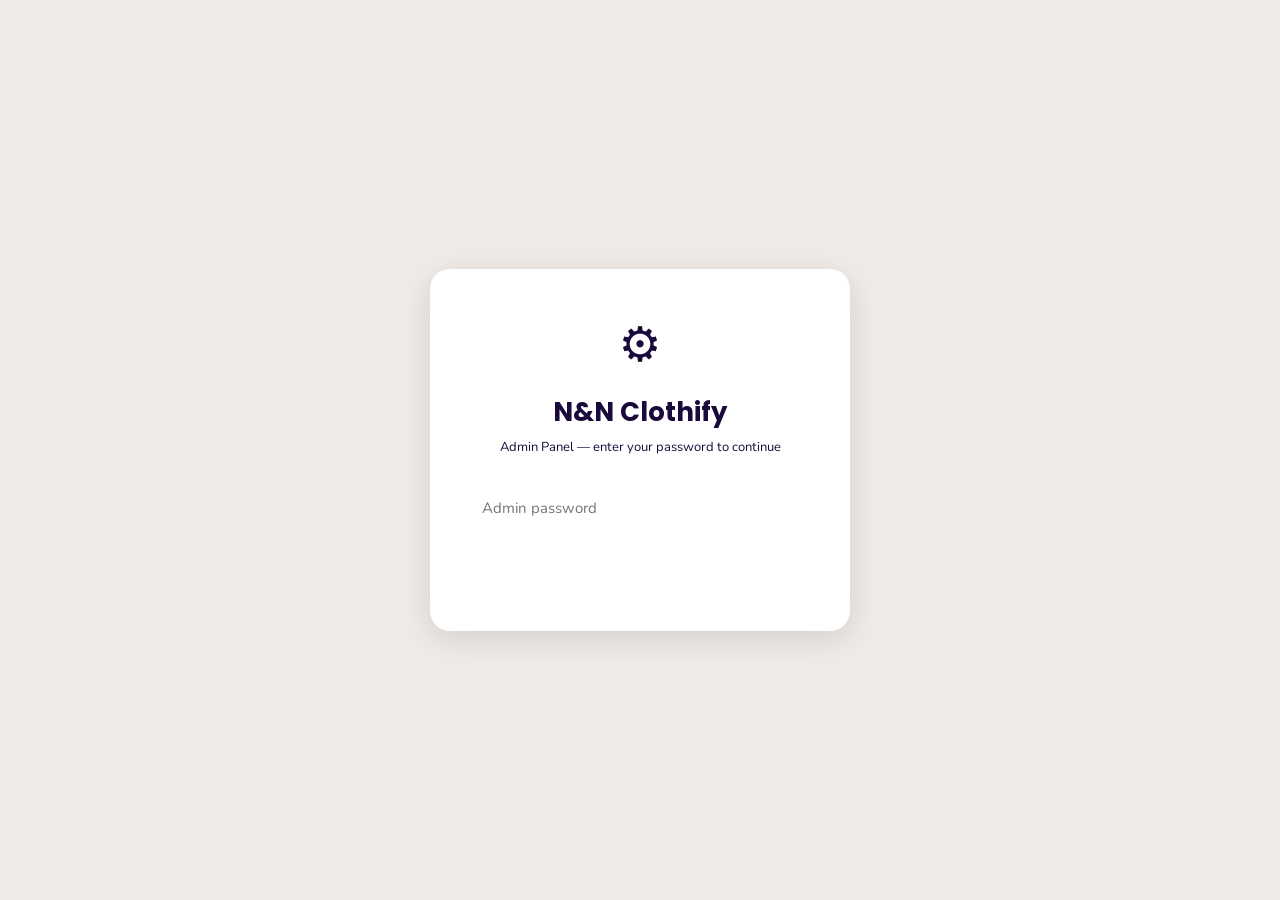
==== commit 1b64b64c: "Merge new style new" ====
--- a/admin.html
+++ b/admin.html
@@ -1002,6 +1002,7 @@
   saveToLocalStorage();
   renderProductsTable();
   showToast('Product deleted');
+  showDeployReminder();
 }
 
 let previewTimer = null;
@@ -1079,6 +1080,29 @@
   saveToLocalStorage();
   renderProductsTable();
   closeProductForm();
+  showDeployReminder();
+}
+
+function showDeployReminder() {
+  let banner = document.getElementById('deploy-reminder');
+  if (!banner) {
+    banner = document.createElement('div');
+    banner.id = 'deploy-reminder';
+    banner.style.cssText = 'position:fixed;bottom:20px;left:50%;transform:translateX(-50%);background:#2B0A5E;color:#fff;padding:14px 22px;border-radius:12px;font-size:13px;font-family:Poppins,sans-serif;z-index:9999;box-shadow:0 8px 32px rgba(0,0,0,.35);display:flex;align-items:center;gap:12px;max-width:90vw;';
+    banner.innerHTML = `
+      <span style="font-size:18px">📤</span>
+      <span>Product saved! <strong>Go to Export &amp; Deploy</strong> to make it live on your website for everyone.</span>
+      <button onclick="showTab('export');document.getElementById('deploy-reminder').remove()"
+        style="background:#FF2D87;color:#fff;border:none;border-radius:8px;padding:6px 14px;cursor:pointer;font-weight:700;white-space:nowrap;font-family:inherit;">
+        Export Now
+      </button>
+      <button onclick="this.parentNode.remove()"
+        style="background:transparent;color:#ccc;border:none;cursor:pointer;font-size:18px;line-height:1;padding:0 4px;">✕</button>
+    `;
+    document.body.appendChild(banner);
+  }
+  // Auto-dismiss after 10 seconds
+  setTimeout(() => { if (banner.parentNode) banner.remove(); }, 10000);
 }
 
 // ---- Categories ----
--- a/css/style.css
+++ b/css/style.css
@@ -1,32 +1,54 @@
-/* ============================================================
-   ZARA CLOTHS — Store Stylesheet
-   Design: Warm ivory base, deep charcoal text, rose-gold accent
-   ============================================================ */
-
-@import url('https://fonts.googleapis.com/css2?family=Playfair+Display:wght@400;600;700&family=Inter:wght@300;400;500;600&display=swap');
+/* ================================================================
+   N&N CLOTHIFY — Complete Stylesheet
+   Design: Jewel-box indigo header, rangoli-burst categories,
+           warm parchment product grid, hot-pink + saffron accents
+   Fonts:  Poppins (display) + Nunito (body)
+   ================================================================ */
+
+@import url('https://fonts.googleapis.com/css2?family=Poppins:wght@400;500;600;700;800&family=Nunito:wght@400;500;600;700&display=swap');
 
 /* ---- Tokens ---- */
 :root {
-  --ivory:      #FAF7F4;
-  --cream:      #F2EDE8;
-  --warm-white: #FFFCFA;
-  --charcoal:   #1C1C1E;
-  --dark:       #2C2C2E;
-  --mid:        #6B6B6E;
-  --light:      #AEAEB2;
-  --rose:       #C9816A;
-  --rose-dark:  #A8634E;
-  --rose-light: #F0D5CC;
-  --green:      #4A7C59;
-  --wa-green:   #25D366;
-  --shadow-sm:  0 1px 3px rgba(0,0,0,0.08);
-  --shadow-md:  0 4px 16px rgba(0,0,0,0.10);
-  --shadow-lg:  0 8px 32px rgba(0,0,0,0.14);
-  --radius:     12px;
-  --radius-sm:  8px;
-  --font-display: 'Playfair Display', Georgia, serif;
-  --font-body:    'Inter', system-ui, sans-serif;
-  --transition:   0.2s ease;
+  /* Palette */
+  --indigo:        #2B0A5E;
+  --indigo-mid:    #4A2090;
+  --indigo-light:  #7B4FBE;
+  --pink:          #FF2D87;
+  --pink-dark:     #CC1F6E;
+  --pink-light:    #FFE6F4;
+  --orange:        #FF6B35;
+  --orange-light:  #FFF3EE;
+  --yellow:        #FFD93D;
+  --green:         #00B37E;
+  --green-light:   #E6FAF4;
+  --red:           #FF3B3B;
+  --wa-green:      #25D366;
+
+  /* Surfaces */
+  --ground:        #F5F0FF;
+  --card:          #FFFFFF;
+  --border:        #EAE2F8;
+
+  /* Text */
+  --text:          #1A0A3C;
+  --text-mid:      #6B5C8A;
+  --text-dim:      #ABA0C4;
+
+  /* Elevation */
+  --shadow-sm:     0 2px 8px rgba(43,10,94,.08);
+  --shadow-md:     0 4px 20px rgba(43,10,94,.12);
+  --shadow-lg:     0 8px 32px rgba(43,10,94,.18);
+
+  /* Shape */
+  --radius:        10px;
+  --radius-lg:     16px;
+  --radius-full:   100px;
+
+  /* Type */
+  --font-display:  'Poppins', system-ui, sans-serif;
+  --font-body:     'Nunito', system-ui, sans-serif;
+
+  --transition:    0.2s ease;
 }
 
 /* ---- Reset ---- */
@@ -34,341 +56,615 @@
 html { scroll-behavior: smooth; }
 body {
   font-family: var(--font-body);
-  background: var(--ivory);
-  color: var(--charcoal);
-  font-size: 15px;
-  line-height: 1.6;
+  background: var(--ground);
+  color: var(--text);
+  font-size: 14px;
+  line-height: 1.5;
   -webkit-font-smoothing: antialiased;
 }
 img { display: block; max-width: 100%; }
-button { cursor: pointer; font-family: inherit; border: none; }
+button { cursor: pointer; font-family: inherit; border: none; background: none; }
 a { text-decoration: none; color: inherit; }
 
-/* ---- HEADER ---- */
+/* ================================================================
+   HEADER
+   ================================================================ */
 header {
+  background: var(--indigo);
   position: sticky;
   top: 0;
   z-index: 100;
-  background: rgba(250,247,244,0.95);
-  backdrop-filter: blur(12px);
-  border-bottom: 1px solid var(--cream);
-  padding: 0 24px;
-}
-
-.header-inner {
-  max-width: 1200px;
-  margin: 0 auto;
-  height: 64px;
-  display: flex;
-  align-items: center;
-  justify-content: space-between;
+}
+
+.header-top {
+  display: flex;
+  align-items: center;
+  gap: 12px;
+  padding: 14px 20px;
 }
 
 .logo {
-  display: flex;
-  flex-direction: column;
+  flex-shrink: 0;
   line-height: 1.1;
 }
 .logo-name {
   font-family: var(--font-display);
-  font-size: 22px;
-  font-weight: 700;
-  color: var(--charcoal);
+  font-size: 20px;
+  font-weight: 800;
+  background: linear-gradient(90deg, #FF2D87, #FFD93D);
+  -webkit-background-clip: text;
+  -webkit-text-fill-color: transparent;
+  background-clip: text;
   letter-spacing: -0.3px;
 }
 .logo-tag {
-  font-size: 10px;
-  font-weight: 400;
-  color: var(--mid);
+  display: block;
+  font-size: 9px;
+  font-weight: 600;
+  color: rgba(255,255,255,0.45);
   letter-spacing: 1.5px;
   text-transform: uppercase;
 }
 
-.header-right { display: flex; align-items: center; gap: 16px; }
+.header-search {
+  flex: 1;
+  position: relative;
+}
+.header-search input {
+  width: 100%;
+  padding: 10px 16px 10px 38px;
+  border-radius: var(--radius-full);
+  border: none;
+  background: rgba(255,255,255,0.12);
+  color: white;
+  font-family: var(--font-body);
+  font-size: 13px;
+  outline: none;
+  transition: background var(--transition);
+}
+.header-search input::placeholder { color: rgba(255,255,255,0.45); }
+.header-search input:focus { background: rgba(255,255,255,0.2); }
+.search-icon {
+  position: absolute;
+  left: 12px;
+  top: 50%;
+  transform: translateY(-50%);
+  font-size: 15px;
+  pointer-events: none;
+  opacity: .6;
+}
 
 .cart-btn {
   position: relative;
-  background: var(--charcoal);
-  color: white;
-  padding: 10px 20px;
-  border-radius: 100px;
-  font-size: 14px;
-  font-weight: 500;
-  display: flex;
-  align-items: center;
-  gap: 8px;
-  transition: background var(--transition);
-}
-.cart-btn:hover { background: var(--dark); }
+  background: var(--pink);
+  color: white;
+  width: 42px;
+  height: 42px;
+  border-radius: var(--radius-full);
+  display: flex;
+  align-items: center;
+  justify-content: center;
+  font-size: 18px;
+  flex-shrink: 0;
+  transition: background var(--transition), transform var(--transition);
+  box-shadow: 0 4px 12px rgba(255,45,135,.35);
+}
+.cart-btn:hover { background: var(--pink-dark); transform: scale(1.07); }
 .cart-count {
   display: none;
-  align-items: center;
-  justify-content: center;
-  background: var(--rose);
-  color: white;
-  width: 20px;
-  height: 20px;
+  position: absolute;
+  top: -4px;
+  right: -4px;
+  background: var(--yellow);
+  color: var(--text);
+  width: 18px;
+  height: 18px;
   border-radius: 50%;
-  font-size: 11px;
+  font-size: 10px;
+  font-weight: 800;
+  font-family: var(--font-display);
+  align-items: center;
+  justify-content: center;
+  border: 2px solid var(--indigo);
+}
+
+.header-strip {
+  background: linear-gradient(90deg, var(--pink), var(--orange));
+  text-align: center;
+  padding: 5px 16px;
+  font-size: 12px;
   font-weight: 600;
-}
-
-/* ---- HERO ---- */
+  color: white;
+  letter-spacing: 0.3px;
+}
+.header-strip span { opacity: 0.9; }
+
+/* ================================================================
+   HERO BANNER
+   ================================================================ */
 .hero {
-  background: linear-gradient(135deg, var(--charcoal) 0%, #3D2B1F 100%);
-  color: white;
-  padding: 80px 24px;
-  text-align: center;
+  background: linear-gradient(135deg, var(--indigo) 0%, #5C1A9E 50%, #9B2FBE 100%);
+  padding: 36px 20px 40px;
   position: relative;
   overflow: hidden;
 }
 .hero::before {
   content: '';
   position: absolute;
-  inset: 0;
-  background: url("data:image/svg+xml,%3Csvg width='60' height='60' viewBox='0 0 60 60' xmlns='http://www.w3.org/2000/svg'%3E%3Cg fill='none' fill-rule='evenodd'%3E%3Cg fill='%23ffffff' fill-opacity='0.03'%3E%3Cpath d='M36 34v-4h-2v4h-4v2h4v4h2v-4h4v-2h-4zm0-30V0h-2v4h-4v2h4v4h2V6h4V4h-4zM6 34v-4H4v4H0v2h4v4h2v-4h4v-2H6zM6 4V0H4v4H0v2h4v4h2V6h4V4H6z'/%3E%3C/g%3E%3C/g%3E%3C/svg%3E");
-}
-.hero-inner { position: relative; max-width: 600px; margin: 0 auto; }
-.hero h1 {
-  font-family: var(--font-display);
-  font-size: clamp(36px, 6vw, 56px);
-  font-weight: 700;
-  line-height: 1.15;
-  margin-bottom: 16px;
-}
-.hero h1 em {
+  width: 300px;
+  height: 300px;
+  background: radial-gradient(circle, rgba(255,45,135,.25) 0%, transparent 70%);
+  top: -80px;
+  right: -60px;
+  pointer-events: none;
+}
+.hero::after {
+  content: '';
+  position: absolute;
+  width: 200px;
+  height: 200px;
+  background: radial-gradient(circle, rgba(255,107,53,.2) 0%, transparent 70%);
+  bottom: -60px;
+  left: 20px;
+  pointer-events: none;
+}
+.hero-inner {
+  position: relative;
+  max-width: 500px;
+}
+.hero-eyebrow {
+  display: inline-flex;
+  align-items: center;
+  gap: 6px;
+  background: rgba(255,255,255,0.12);
+  border: 1px solid rgba(255,255,255,0.2);
+  color: rgba(255,255,255,0.9);
+  font-size: 11px;
+  font-weight: 700;
+  letter-spacing: 1px;
+  text-transform: uppercase;
+  padding: 5px 12px;
+  border-radius: var(--radius-full);
+  margin-bottom: 14px;
+}
+.hero-title {
+  font-family: var(--font-display);
+  font-size: clamp(28px, 7vw, 48px);
+  font-weight: 800;
+  color: white;
+  line-height: 1.1;
+  margin-bottom: 10px;
+}
+.hero-title em {
   font-style: normal;
-  color: var(--rose-light);
-}
-.hero p {
-  font-size: 16px;
-  color: rgba(255,255,255,0.7);
-  margin-bottom: 32px;
-}
-.hero-cta {
+  background: linear-gradient(90deg, var(--pink), var(--yellow));
+  -webkit-background-clip: text;
+  -webkit-text-fill-color: transparent;
+  background-clip: text;
+}
+.hero-sub {
+  color: rgba(255,255,255,0.65);
+  font-size: 14px;
+  margin-bottom: 24px;
+  line-height: 1.6;
+}
+.hero-actions { display: flex; gap: 10px; flex-wrap: wrap; }
+.hero-btn-primary {
   display: inline-flex;
   align-items: center;
-  gap: 8px;
-  background: var(--rose);
-  color: white;
-  padding: 14px 32px;
-  border-radius: 100px;
-  font-size: 15px;
+  gap: 6px;
+  background: var(--pink);
+  color: white;
+  padding: 12px 24px;
+  border-radius: var(--radius-full);
+  font-family: var(--font-display);
+  font-size: 14px;
+  font-weight: 700;
+  transition: all var(--transition);
+  box-shadow: 0 6px 20px rgba(255,45,135,.4);
+}
+.hero-btn-primary:hover {
+  background: var(--pink-dark);
+  transform: translateY(-2px);
+  box-shadow: 0 10px 28px rgba(255,45,135,.45);
+}
+.hero-btn-secondary {
+  display: inline-flex;
+  align-items: center;
+  gap: 6px;
+  background: rgba(255,255,255,0.12);
+  color: white;
+  border: 1.5px solid rgba(255,255,255,0.3);
+  padding: 12px 22px;
+  border-radius: var(--radius-full);
+  font-size: 14px;
   font-weight: 600;
   transition: all var(--transition);
 }
-.hero-cta:hover {
-  background: var(--rose-dark);
-  transform: translateY(-1px);
-  box-shadow: 0 8px 24px rgba(201,129,106,0.4);
-}
-
-/* ---- SECTION TITLES ---- */
-.section { padding: 60px 24px; max-width: 1200px; margin: 0 auto; }
-.section-title {
-  font-family: var(--font-display);
-  font-size: 28px;
+.hero-btn-secondary:hover { background: rgba(255,255,255,0.2); }
+
+.hero-badges {
+  position: absolute;
+  right: 0;
+  top: 0;
+  display: flex;
+  flex-direction: column;
+  gap: 8px;
+  align-items: flex-end;
+}
+.hero-badge-pill {
+  background: rgba(255,255,255,0.15);
+  backdrop-filter: blur(8px);
+  border: 1px solid rgba(255,255,255,0.2);
+  border-radius: var(--radius-full);
+  padding: 8px 14px;
+  display: flex;
+  align-items: center;
+  gap: 8px;
+  color: white;
+}
+.hero-badge-pill .badge-num {
+  font-family: var(--font-display);
+  font-size: 18px;
+  font-weight: 800;
+  color: var(--yellow);
+}
+.hero-badge-pill .badge-label {
+  font-size: 11px;
   font-weight: 600;
-  color: var(--charcoal);
-  margin-bottom: 8px;
-}
-.section-sub {
-  font-size: 14px;
-  color: var(--mid);
-  margin-bottom: 32px;
-}
-
-/* ---- CATEGORY TABS ---- */
-.category-nav {
-  background: var(--cream);
-  border-bottom: 1px solid #E8E2DC;
-  padding: 0 24px;
-  overflow-x: auto;
-  -webkit-overflow-scrolling: touch;
-}
-.category-tabs {
-  display: flex;
-  gap: 0;
+  opacity: .8;
+  line-height: 1.3;
+}
+
+/* ================================================================
+   PROMO STRIPS (3-card row under hero)
+   ================================================================ */
+.promo-strips {
+  display: grid;
+  grid-template-columns: repeat(3, 1fr);
+  gap: 10px;
+  padding: 16px 16px 8px;
   max-width: 1200px;
   margin: 0 auto;
-  list-style: none;
-}
-.cat-tab {
-  padding: 16px 24px;
-  font-size: 14px;
-  font-weight: 500;
-  color: var(--mid);
-  border-bottom: 3px solid transparent;
+}
+.promo-chip {
+  border-radius: var(--radius);
+  padding: 12px 14px;
+  display: flex;
+  align-items: center;
+  gap: 10px;
+  font-size: 12px;
+  font-weight: 700;
+  color: white;
+}
+.promo-chip-icon { font-size: 20px; flex-shrink: 0; }
+.promo-chip-text { line-height: 1.3; }
+.promo-chip-text small { font-weight: 400; opacity: .8; font-size: 10px; display: block; }
+.promo-chip:nth-child(1) { background: linear-gradient(135deg, #FF2D87, #FF6B35); }
+.promo-chip:nth-child(2) { background: linear-gradient(135deg, #7B2FBE, #4776E6); }
+.promo-chip:nth-child(3) { background: linear-gradient(135deg, #00B37E, #2BC0E4); }
+
+/* ================================================================
+   CATEGORY CIRCLES
+   ================================================================ */
+.categories-section {
+  background: white;
+  padding: 20px 0 16px;
+  margin-bottom: 8px;
+  box-shadow: var(--shadow-sm);
+}
+.categories-header {
+  display: flex;
+  align-items: center;
+  justify-content: space-between;
+  padding: 0 20px 14px;
+}
+.categories-header h2 {
+  font-family: var(--font-display);
+  font-size: 16px;
+  font-weight: 700;
+  color: var(--text);
+}
+.categories-see-all {
+  font-size: 12px;
+  font-weight: 600;
+  color: var(--pink);
+}
+
+.category-circles {
+  display: flex;
+  gap: 4px;
+  padding: 0 12px;
+  overflow-x: auto;
+  scrollbar-width: none;
+  -webkit-overflow-scrolling: touch;
+}
+.category-circles::-webkit-scrollbar { display: none; }
+
+.cat-circle-item {
+  display: flex;
+  flex-direction: column;
+  align-items: center;
+  gap: 7px;
+  cursor: pointer;
+  padding: 0 8px;
+  flex-shrink: 0;
+  transition: transform var(--transition);
+}
+.cat-circle-item:hover { transform: translateY(-2px); }
+.cat-circle-item.active .cat-circle { box-shadow: 0 0 0 3px white, 0 0 0 5px var(--pink); }
+.cat-circle-item.active .cat-label { color: var(--pink); font-weight: 700; }
+
+.cat-circle {
+  width: 62px;
+  height: 62px;
+  border-radius: 50%;
+  display: flex;
+  align-items: center;
+  justify-content: center;
+  font-size: 26px;
+  box-shadow: var(--shadow-md);
+  transition: box-shadow var(--transition);
+}
+.cat-label {
+  font-family: var(--font-display);
+  font-size: 10px;
+  font-weight: 600;
+  color: var(--text-mid);
+  text-align: center;
+  max-width: 68px;
+  line-height: 1.3;
   white-space: nowrap;
-  cursor: pointer;
-  transition: all var(--transition);
-  display: flex;
-  align-items: center;
-  gap: 6px;
-}
-.cat-tab:hover { color: var(--charcoal); }
-.cat-tab.active {
-  color: var(--rose);
-  border-bottom-color: var(--rose);
-  font-weight: 600;
-}
-
-/* ---- PRODUCT GRID ---- */
+  overflow: hidden;
+  text-overflow: ellipsis;
+}
+
+/* ================================================================
+   PRODUCTS SECTION
+   ================================================================ */
 .products-section {
-  padding: 40px 24px 80px;
+  padding: 8px 12px 80px;
   max-width: 1200px;
   margin: 0 auto;
 }
-.products-header {
-  display: flex;
-  align-items: baseline;
+.products-toolbar {
+  display: flex;
+  align-items: center;
   justify-content: space-between;
-  margin-bottom: 24px;
+  padding: 14px 4px 12px;
+  flex-wrap: wrap;
+  gap: 8px;
 }
 .products-title {
   font-family: var(--font-display);
-  font-size: 22px;
-  font-weight: 600;
+  font-size: 16px;
+  font-weight: 700;
+  color: var(--text);
 }
 .products-count {
-  font-size: 13px;
-  color: var(--mid);
+  font-size: 12px;
+  color: var(--text-dim);
+  background: white;
+  padding: 3px 10px;
+  border-radius: var(--radius-full);
+  border: 1px solid var(--border);
 }
 
 .product-grid {
   display: grid;
-  grid-template-columns: repeat(auto-fill, minmax(220px, 1fr));
-  gap: 24px;
-}
-
-/* Product Card */
+  grid-template-columns: repeat(2, 1fr);
+  gap: 10px;
+}
+@media (min-width: 520px)  { .product-grid { grid-template-columns: repeat(3, 1fr); } }
+@media (min-width: 780px)  { .product-grid { grid-template-columns: repeat(4, 1fr); gap: 14px; } }
+@media (min-width: 1060px) { .product-grid { grid-template-columns: repeat(5, 1fr); } }
+
+/* ---- Product Card ---- */
 .product-card {
-  background: white;
-  border-radius: var(--radius);
+  background: var(--card);
+  border-radius: var(--radius-lg);
   overflow: hidden;
   box-shadow: var(--shadow-sm);
-  transition: all 0.25s ease;
   cursor: pointer;
+  transition: box-shadow var(--transition), transform var(--transition);
+  border: 1px solid var(--border);
 }
 .product-card:hover {
   box-shadow: var(--shadow-md);
   transform: translateY(-3px);
 }
 
-.product-img {
+.card-img-wrap {
   position: relative;
   aspect-ratio: 3/4;
-  background: var(--cream);
+  background: var(--ground);
   overflow: hidden;
 }
-.product-img img {
+.card-img-wrap img {
   width: 100%;
   height: 100%;
   object-fit: cover;
-  transition: transform 0.4s ease;
-}
-.product-card:hover .product-img img { transform: scale(1.05); }
-
-.demo-img {
+  transition: transform .45s ease;
+}
+.product-card:hover .card-img-wrap img { transform: scale(1.06); }
+.card-demo-img {
   width: 100%;
   height: 100%;
   display: flex;
   align-items: center;
   justify-content: center;
-  font-size: 56px;
-}
-
-.product-badge {
+  font-size: 52px;
+}
+.card-wishlist {
   position: absolute;
-  top: 10px;
-  left: 10px;
-  background: var(--rose);
-  color: white;
-  font-size: 11px;
-  font-weight: 600;
-  padding: 3px 8px;
-  border-radius: 100px;
-}
-
-.wishlist-btn {
-  position: absolute;
-  top: 10px;
-  right: 10px;
+  top: 8px;
+  right: 8px;
+  width: 30px;
+  height: 30px;
   background: white;
-  width: 32px;
-  height: 32px;
   border-radius: 50%;
   display: flex;
   align-items: center;
   justify-content: center;
-  font-size: 15px;
+  font-size: 14px;
   box-shadow: var(--shadow-sm);
   opacity: 0;
   transition: opacity var(--transition);
-}
-.product-card:hover .wishlist-btn { opacity: 1; }
-
-.product-info { padding: 14px; }
-.product-name {
+  color: var(--text-dim);
+}
+.product-card:hover .card-wishlist { opacity: 1; }
+.card-wishlist:hover { color: var(--pink); }
+
+.card-discount-chip {
+  position: absolute;
+  top: 8px;
+  left: 8px;
+  background: var(--indigo);
+  color: white;
+  font-family: var(--font-display);
+  font-size: 10px;
+  font-weight: 700;
+  padding: 3px 7px;
+  border-radius: var(--radius-full);
+}
+.card-badge-chip {
+  position: absolute;
+  bottom: 8px;
+  left: 8px;
+  background: var(--pink);
+  color: white;
+  font-family: var(--font-display);
+  font-size: 9px;
+  font-weight: 700;
+  padding: 3px 8px;
+  border-radius: var(--radius-full);
+  letter-spacing: 0.3px;
+  text-transform: uppercase;
+}
+
+.card-body {
+  padding: 10px 10px 12px;
+}
+.card-name {
+  font-family: var(--font-display);
+  font-size: 12px;
+  font-weight: 600;
+  color: var(--text);
+  margin-bottom: 5px;
+  display: -webkit-box;
+  -webkit-line-clamp: 2;
+  -webkit-box-orient: vertical;
+  overflow: hidden;
+  line-height: 1.4;
+}
+.card-price-row {
+  display: flex;
+  align-items: baseline;
+  gap: 5px;
+  flex-wrap: wrap;
+  margin-bottom: 3px;
+}
+.card-price {
+  font-family: var(--font-display);
   font-size: 14px;
-  font-weight: 500;
-  color: var(--charcoal);
+  font-weight: 800;
+  color: var(--text);
+}
+.card-mrp {
+  font-size: 11px;
+  color: var(--text-dim);
+  text-decoration: line-through;
+}
+.card-off {
+  font-size: 11px;
+  font-weight: 700;
+  color: var(--green);
+}
+
+.card-sizes {
+  display: flex;
+  gap: 3px;
   margin-bottom: 6px;
-  white-space: nowrap;
-  overflow: hidden;
-  text-overflow: ellipsis;
-}
-.product-price {
-  font-size: 15px;
+  flex-wrap: wrap;
+}
+.card-sizes span {
+  font-size: 9px;
   font-weight: 600;
-  color: var(--rose);
-}
-.product-price span {
-  font-size: 12px;
-  font-weight: 400;
-  color: var(--light);
-  text-decoration: line-through;
-  margin-left: 6px;
-}
-.add-btn {
+  color: var(--text-mid);
+  background: var(--ground);
+  border: 1px solid var(--border);
+  padding: 1px 5px;
+  border-radius: 4px;
+}
+
+.card-delivery {
+  font-size: 11px;
+  font-weight: 600;
+  color: var(--green);
+  margin-bottom: 8px;
+  display: flex;
+  align-items: center;
+  gap: 3px;
+}
+
+.card-add-btn {
   width: 100%;
-  margin-top: 10px;
-  padding: 9px;
-  background: var(--charcoal);
-  color: white;
-  border-radius: var(--radius-sm);
-  font-size: 13px;
-  font-weight: 500;
-  transition: background var(--transition);
-}
-.add-btn:hover { background: var(--rose); }
-
-/* Loading skeleton */
+  padding: 8px 0;
+  background: linear-gradient(90deg, var(--indigo), var(--indigo-mid));
+  color: white;
+  border-radius: var(--radius);
+  font-family: var(--font-display);
+  font-size: 11px;
+  font-weight: 700;
+  letter-spacing: 0.3px;
+  transition: all var(--transition);
+}
+.card-add-btn:hover {
+  background: linear-gradient(90deg, var(--pink), var(--pink-dark));
+  transform: none;
+}
+
+/* ---- Loading skeleton ---- */
 .skeleton {
-  background: linear-gradient(90deg, var(--cream) 25%, #E8E2DC 50%, var(--cream) 75%);
+  background: linear-gradient(90deg, var(--border) 25%, #EDE6FF 50%, var(--border) 75%);
   background-size: 200% 100%;
   animation: shimmer 1.4s infinite;
-  border-radius: var(--radius);
-}
-.skeleton-card { height: 320px; }
+  border-radius: var(--radius-lg);
+}
+.skeleton-card { aspect-ratio: 3/4; }
 @keyframes shimmer {
-  0% { background-position: 200% 0; }
+  0%   { background-position: 200% 0; }
   100% { background-position: -200% 0; }
 }
 
-/* ---- CART PANEL ---- */
+/* ---- Empty state ---- */
+.empty-state {
+  grid-column: 1 / -1;
+  text-align: center;
+  padding: 64px 20px;
+  color: var(--text-dim);
+}
+.empty-state .empty-icon { font-size: 52px; display: block; margin-bottom: 14px; }
+.empty-state p { font-size: 15px; margin-bottom: 6px; color: var(--text-mid); }
+.empty-state small { font-size: 13px; }
+.empty-state a { color: var(--pink); font-weight: 600; }
+
+/* ================================================================
+   CART PANEL
+   ================================================================ */
 .cart-overlay {
   display: none;
   position: fixed;
   inset: 0;
-  background: rgba(0,0,0,0.4);
+  background: rgba(26,10,60,.45);
   z-index: 200;
+  backdrop-filter: blur(2px);
 }
 .cart-overlay.open { display: block; }
 
 .cart-panel {
   position: fixed;
-  right: -420px;
+  right: -440px;
   top: 0;
   height: 100vh;
   width: min(420px, 100vw);
@@ -376,66 +672,65 @@
   z-index: 201;
   display: flex;
   flex-direction: column;
-  transition: right 0.3s cubic-bezier(0.4, 0, 0.2, 1);
-  box-shadow: var(--shadow-lg);
+  transition: right 0.3s cubic-bezier(0.4,0,0.2,1);
+  box-shadow: -8px 0 40px rgba(26,10,60,.2);
 }
 .cart-panel.open { right: 0; }
 
 .cart-header {
   padding: 20px 24px;
-  border-bottom: 1px solid var(--cream);
+  background: var(--indigo);
   display: flex;
   align-items: center;
   justify-content: space-between;
 }
 .cart-header h2 {
   font-family: var(--font-display);
-  font-size: 20px;
+  font-size: 18px;
+  font-weight: 700;
+  color: white;
 }
 .close-btn {
-  width: 36px;
-  height: 36px;
-  background: var(--cream);
+  width: 34px;
+  height: 34px;
+  background: rgba(255,255,255,0.15);
   border-radius: 50%;
-  font-size: 16px;
+  font-size: 15px;
+  color: white;
   display: flex;
   align-items: center;
   justify-content: center;
   transition: background var(--transition);
 }
-.close-btn:hover { background: #E0DAD4; }
-
-.cart-body {
-  flex: 1;
-  overflow-y: auto;
-  padding: 16px 24px;
-}
+.close-btn:hover { background: rgba(255,255,255,0.25); }
+
+.cart-body { flex: 1; overflow-y: auto; padding: 16px 20px; }
 
 .cart-empty {
   display: flex;
   flex-direction: column;
   align-items: center;
   justify-content: center;
-  height: 200px;
-  color: var(--light);
-  gap: 8px;
-  font-size: 14px;
-}
-.cart-empty span { font-size: 40px; }
+  height: 220px;
+  color: var(--text-dim);
+  gap: 10px;
+}
+.cart-empty span { font-size: 48px; }
+.cart-empty p { font-size: 14px; }
 
 .cart-item {
   display: flex;
   gap: 12px;
-  padding: 12px 0;
-  border-bottom: 1px solid var(--cream);
+  padding: 14px 0;
+  border-bottom: 1px solid var(--border);
   position: relative;
 }
 .cart-item-img {
-  width: 72px;
-  height: 90px;
+  width: 68px;
+  height: 84px;
   border-radius: 8px;
   overflow: hidden;
-  background: var(--cream);
+  background: var(--ground);
   flex-shrink: 0;
 }
 .cart-item-img img { width: 100%; height: 100%; object-fit: cover; }
@@ -447,275 +742,88 @@
   justify-content: center;
   font-size: 28px;
 }
-.cart-item-info { flex: 1; }
-.cart-item-name { font-size: 14px; font-weight: 500; margin-bottom: 4px; }
-.cart-item-price { font-size: 14px; font-weight: 600; color: var(--rose); margin-bottom: 8px; }
-.cart-item-qty {
-  display: flex;
-  align-items: center;
-  gap: 12px;
-}
+.cart-item-info { flex: 1; min-width: 0; }
+.cart-item-name { font-size: 13px; font-weight: 600; margin-bottom: 4px; }
+.cart-item-price { font-size: 14px; font-weight: 800; color: var(--pink); margin-bottom: 8px; }
+.cart-item-qty { display: flex; align-items: center; gap: 10px; }
 .cart-item-qty button {
   width: 28px;
   height: 28px;
   border-radius: 50%;
-  background: var(--cream);
+  background: var(--ground);
   font-size: 16px;
-  font-weight: 500;
+  font-weight: 600;
   transition: background var(--transition);
-}
-.cart-item-qty button:hover { background: #E0DAD4; }
-.cart-item-qty span { font-size: 14px; font-weight: 600; min-width: 20px; text-align: center; }
+  display: flex;
+  align-items: center;
+  justify-content: center;
+}
+.cart-item-qty button:hover { background: var(--pink-light); }
+.cart-item-qty span { font-size: 14px; font-weight: 700; min-width: 20px; text-align: center; }
 .cart-item-remove {
   position: absolute;
-  top: 12px;
+  top: 14px;
   right: 0;
-  background: none;
-  color: var(--light);
-  font-size: 14px;
+  color: var(--text-dim);
+  font-size: 13px;
   padding: 4px;
   transition: color var(--transition);
 }
-.cart-item-remove:hover { color: var(--charcoal); }
+.cart-item-remove:hover { color: var(--red); }
 
 .cart-footer {
-  padding: 20px 24px;
-  border-top: 1px solid var(--cream);
+  padding: 18px 20px;
+  border-top: 2px solid var(--border);
+  background: white;
 }
 .cart-total-row {
   display: flex;
   justify-content: space-between;
   align-items: center;
-  margin-bottom: 16px;
-}
-.cart-total-label { font-size: 14px; color: var(--mid); }
-.cart-total-amount { font-family: var(--font-display); font-size: 22px; font-weight: 700; }
+  margin-bottom: 14px;
+}
+.cart-total-label { font-size: 14px; color: var(--text-mid); font-weight: 600; }
+.cart-total-amount {
+  font-family: var(--font-display);
+  font-size: 24px;
+  font-weight: 800;
+  color: var(--text);
+}
 
 .checkout-btn {
   width: 100%;
   padding: 14px;
-  background: var(--wa-green);
-  color: white;
-  border-radius: var(--radius);
+  background: linear-gradient(90deg, var(--wa-green), #1EBD5C);
+  color: white;
+  border-radius: var(--radius-lg);
+  font-family: var(--font-display);
   font-size: 15px;
-  font-weight: 600;
+  font-weight: 700;
   display: flex;
   align-items: center;
   justify-content: center;
   gap: 8px;
   transition: all var(--transition);
+  box-shadow: 0 6px 20px rgba(37,211,102,.35);
 }
 .checkout-btn:hover {
-  background: #1EBD5C;
   transform: translateY(-1px);
-}
-
-/* ---- ORDER FORM OVERLAY ---- */
-.order-form-overlay {
-  display: none;
-  position: fixed;
-  inset: 0;
-  background: rgba(0,0,0,0.5);
-  z-index: 300;
-  align-items: center;
-  justify-content: center;
-  padding: 20px;
-}
-.order-form-overlay.open { display: flex; }
-
-.order-form {
-  background: white;
-  border-radius: 16px;
-  padding: 32px;
-  width: min(460px, 100%);
-  max-height: 90vh;
-  overflow-y: auto;
-}
-.order-form h2 {
-  font-family: var(--font-display);
-  font-size: 22px;
-  margin-bottom: 6px;
-}
-.order-form p { font-size: 13px; color: var(--mid); margin-bottom: 24px; }
-
-.form-group { margin-bottom: 16px; }
-.form-group label {
-  display: block;
-  font-size: 13px;
-  font-weight: 500;
-  color: var(--dark);
-  margin-bottom: 6px;
-}
-.form-group input,
-.form-group select,
-.form-group textarea {
-  width: 100%;
-  padding: 11px 14px;
-  border: 1.5px solid var(--cream);
-  border-radius: var(--radius-sm);
-  font-family: inherit;
-  font-size: 14px;
-  color: var(--charcoal);
-  background: var(--warm-white);
-  transition: border-color var(--transition);
-  outline: none;
-}
-.form-group input:focus,
-.form-group select:focus,
-.form-group textarea:focus {
-  border-color: var(--rose);
-}
-.form-group textarea { resize: vertical; min-height: 80px; }
-
-.form-actions { display: flex; gap: 10px; margin-top: 20px; }
-.btn-cancel {
-  flex: 1;
-  padding: 12px;
-  background: var(--cream);
-  border-radius: var(--radius-sm);
-  font-size: 14px;
-  font-weight: 500;
-  transition: background var(--transition);
-}
-.btn-cancel:hover { background: #E0DAD4; }
-.btn-whatsapp {
-  flex: 2;
-  padding: 12px;
-  background: var(--wa-green);
-  color: white;
-  border-radius: var(--radius-sm);
-  font-size: 14px;
-  font-weight: 600;
-  display: flex;
-  align-items: center;
-  justify-content: center;
-  gap: 6px;
-  transition: background var(--transition);
-}
-.btn-whatsapp:hover { background: #1EBD5C; }
-
-/* ---- SUCCESS OVERLAY ---- */
-.success-overlay {
-  display: none;
-  position: fixed;
-  inset: 0;
-  background: rgba(0,0,0,0.5);
-  z-index: 400;
-  align-items: center;
-  justify-content: center;
-}
-.success-overlay.open { display: flex; }
-.success-box {
-  background: white;
-  border-radius: 16px;
-  padding: 40px 32px;
-  text-align: center;
-  max-width: 360px;
-  width: 90%;
-}
-.success-icon { font-size: 56px; margin-bottom: 16px; }
-.success-box h2 {
-  font-family: var(--font-display);
-  font-size: 22px;
-  margin-bottom: 8px;
-}
-.success-box p { font-size: 14px; color: var(--mid); margin-bottom: 24px; }
-.success-box button {
-  padding: 12px 32px;
-  background: var(--charcoal);
-  color: white;
-  border-radius: 100px;
-  font-size: 14px;
-  font-weight: 500;
-}
-
-/* ---- TOAST ---- */
-.cart-toast {
-  position: fixed;
-  bottom: 24px;
-  left: 50%;
-  transform: translateX(-50%) translateY(20px);
-  background: var(--charcoal);
-  color: white;
-  padding: 10px 20px;
-  border-radius: 100px;
-  font-size: 13px;
-  font-weight: 500;
-  opacity: 0;
-  transition: all 0.25s ease;
-  z-index: 500;
-  pointer-events: none;
-  white-space: nowrap;
-}
-.cart-toast.show {
-  opacity: 1;
-  transform: translateX(-50%) translateY(0);
-}
-
-/* ---- HERO BADGE ---- */
-.hero-badge {
-  display: inline-block;
-  background: rgba(255,255,255,0.15);
-  color: rgba(255,255,255,0.9);
-  font-size: 12px;
-  font-weight: 500;
-  padding: 5px 14px;
-  border-radius: 100px;
-  letter-spacing: 0.5px;
-  margin-bottom: 18px;
-}
-
-/* ---- PRODUCT SIZES on card ---- */
-.product-sizes {
-  display: flex;
-  gap: 4px;
-  flex-wrap: wrap;
-  margin: 6px 0;
-}
-.product-sizes span {
-  font-size: 10px;
-  font-weight: 500;
-  color: var(--mid);
-  background: var(--cream);
-  padding: 2px 6px;
-  border-radius: 4px;
-}
-
-/* ---- DISCOUNT BADGE ---- */
-.product-discount {
-  position: absolute;
-  top: 10px;
-  right: 10px;
-  background: #E53E3E;
-  color: white;
-  font-size: 10px;
-  font-weight: 700;
-  padding: 3px 7px;
-  border-radius: 100px;
-}
-
-/* ---- EMPTY STATE ---- */
-.empty-state {
-  grid-column: 1 / -1;
-  text-align: center;
-  padding: 64px 20px;
-  color: var(--mid);
-}
-.empty-state .empty-icon { font-size: 48px; margin-bottom: 14px; }
-.empty-state p { font-size: 15px; margin-bottom: 6px; }
-.empty-state small { font-size: 13px; }
-.empty-state a { color: var(--rose); }
-
-/* ---- PRODUCT DETAIL MODAL ---- */
+  box-shadow: 0 10px 28px rgba(37,211,102,.4);
+}
+
+/* ================================================================
+   PRODUCT DETAIL MODAL
+   ================================================================ */
 .modal-overlay {
   display: none;
   position: fixed;
   inset: 0;
-  background: rgba(0,0,0,0.55);
+  background: rgba(26,10,60,.6);
   z-index: 300;
   align-items: flex-end;
   justify-content: center;
   padding: 0;
+  backdrop-filter: blur(3px);
 }
 .modal-overlay.open { display: flex; }
 
@@ -727,68 +835,56 @@
   max-height: 92vh;
   overflow-y: auto;
   position: relative;
-  animation: slideUp 0.3s ease;
+  animation: slideUp 0.3s cubic-bezier(0.34,1.56,0.64,1);
 }
 @keyframes slideUp {
-  from { transform: translateY(60px); opacity: 0; }
+  from { transform: translateY(80px); opacity: 0; }
   to   { transform: translateY(0);    opacity: 1; }
 }
-
 .modal-close {
   position: sticky;
-  top: 12px;
-  left: calc(100% - 48px);
+  top: 10px;
+  left: calc(100% - 50px);
   float: right;
-  margin: 12px 12px 0 0;
+  margin: 10px 10px 0 0;
   width: 36px;
   height: 36px;
   border-radius: 50%;
-  background: var(--cream);
+  background: var(--ground);
   font-size: 14px;
   display: flex;
   align-items: center;
   justify-content: center;
   cursor: pointer;
   z-index: 1;
-  transition: background 0.2s;
-}
-.modal-close:hover { background: #E0DAD4; }
-
-.modal-img {
-  width: 100%;
-  aspect-ratio: 4/3;
-  background: var(--cream);
-  overflow: hidden;
-  clear: both;
-}
+  transition: background var(--transition);
+  color: var(--text-mid);
+}
+.modal-close:hover { background: var(--pink-light); color: var(--pink); }
+
+.modal-img { width: 100%; aspect-ratio: 4/3; background: var(--ground); overflow: hidden; clear: both; }
 .modal-img img { width: 100%; height: 100%; object-fit: cover; }
-.modal-demo-img {
-  width: 100%;
-  height: 100%;
-  display: flex;
-  align-items: center;
-  justify-content: center;
-  font-size: 80px;
-}
-
-.modal-info {
-  padding: 20px 24px 32px;
-}
+.modal-demo-img { width: 100%; height: 100%; display: flex; align-items: center; justify-content: center; font-size: 80px; }
+
+.modal-info { padding: 18px 22px 32px; }
 .modal-badge {
   display: inline-block;
-  background: var(--rose-light);
-  color: var(--rose-dark);
-  font-size: 11px;
-  font-weight: 600;
+  background: var(--pink-light);
+  color: var(--pink-dark);
+  font-size: 10px;
+  font-weight: 700;
   padding: 3px 10px;
-  border-radius: 100px;
+  border-radius: var(--radius-full);
   margin-bottom: 10px;
+  text-transform: uppercase;
+  letter-spacing: 0.5px;
 }
 .modal-name {
   font-family: var(--font-display);
-  font-size: 22px;
-  font-weight: 600;
+  font-size: 20px;
+  font-weight: 700;
   margin-bottom: 10px;
+  color: var(--text);
 }
 .modal-price {
   display: flex;
@@ -797,137 +893,308 @@
   margin-bottom: 14px;
   flex-wrap: wrap;
 }
-.modal-price-main {
-  font-size: 22px;
-  font-weight: 700;
-  color: var(--charcoal);
-}
-.modal-price-mrp {
-  font-size: 15px;
-  color: var(--light);
-  text-decoration: line-through;
-}
+.modal-price-main { font-family: var(--font-display); font-size: 24px; font-weight: 800; color: var(--text); }
+.modal-price-mrp { font-size: 15px; color: var(--text-dim); text-decoration: line-through; }
 .modal-price-discount {
   font-size: 13px;
-  font-weight: 600;
-  color: #E53E3E;
-  background: #FFF0F0;
+  font-weight: 700;
+  color: var(--green);
+  background: var(--green-light);
   padding: 2px 8px;
-  border-radius: 100px;
-}
-.modal-desc {
-  font-size: 14px;
-  color: var(--mid);
-  line-height: 1.7;
-  margin-bottom: 18px;
-}
+  border-radius: var(--radius-full);
+}
+.modal-desc { font-size: 14px; color: var(--text-mid); line-height: 1.7; margin-bottom: 18px; }
+
 .modal-sizes { margin-bottom: 20px; }
 .modal-sizes-label {
-  font-size: 12px;
-  font-weight: 600;
+  font-size: 11px;
+  font-weight: 700;
   text-transform: uppercase;
-  letter-spacing: 0.5px;
-  color: var(--mid);
+  letter-spacing: 0.8px;
+  color: var(--text-mid);
   margin-bottom: 10px;
 }
 .modal-sizes-grid { display: flex; gap: 8px; flex-wrap: wrap; }
 .size-btn {
   padding: 7px 14px;
-  border: 1.5px solid var(--cream);
-  border-radius: var(--radius-sm);
+  border: 1.5px solid var(--border);
+  border-radius: var(--radius);
   font-size: 13px;
-  font-weight: 500;
+  font-weight: 600;
   cursor: pointer;
   transition: all 0.15s;
   background: white;
-}
-.size-btn:hover { border-color: var(--rose); color: var(--rose); }
-.size-btn.active {
-  border-color: var(--charcoal);
-  background: var(--charcoal);
-  color: white;
-}
+  color: var(--text);
+}
+.size-btn:hover { border-color: var(--pink); color: var(--pink); }
+.size-btn.active { border-color: var(--indigo); background: var(--indigo); color: white; }
 
 .modal-actions { display: flex; flex-direction: column; gap: 10px; }
 .modal-add-btn {
   width: 100%;
   padding: 14px;
-  background: var(--charcoal);
-  color: white;
-  border-radius: var(--radius);
+  background: linear-gradient(90deg, var(--indigo), var(--indigo-mid));
+  color: white;
+  border-radius: var(--radius-lg);
+  font-family: var(--font-display);
   font-size: 15px;
-  font-weight: 600;
+  font-weight: 700;
   cursor: pointer;
-  transition: background 0.2s;
-}
-.modal-add-btn:hover { background: var(--dark); }
+  transition: all var(--transition);
+}
+.modal-add-btn:hover { background: linear-gradient(90deg, var(--pink), var(--pink-dark)); }
 .modal-wa-btn {
   width: 100%;
   padding: 14px;
+  background: linear-gradient(90deg, var(--wa-green), #1EBD5C);
+  color: white;
+  border-radius: var(--radius-lg);
+  font-family: var(--font-display);
+  font-size: 15px;
+  font-weight: 700;
+  cursor: pointer;
+  display: flex;
+  align-items: center;
+  justify-content: center;
+  gap: 8px;
+  transition: all var(--transition);
+  box-shadow: 0 4px 16px rgba(37,211,102,.3);
+}
+.modal-wa-btn:hover { transform: translateY(-1px); box-shadow: 0 8px 24px rgba(37,211,102,.35); }
+
+/* ================================================================
+   ORDER FORM OVERLAY
+   ================================================================ */
+.order-form-overlay {
+  display: none;
+  position: fixed;
+  inset: 0;
+  background: rgba(26,10,60,.6);
+  z-index: 300;
+  align-items: center;
+  justify-content: center;
+  padding: 20px;
+  backdrop-filter: blur(3px);
+}
+.order-form-overlay.open { display: flex; }
+
+.order-form {
+  background: white;
+  border-radius: var(--radius-lg);
+  padding: 28px 28px 24px;
+  width: min(460px, 100%);
+  max-height: 90vh;
+  overflow-y: auto;
+  box-shadow: var(--shadow-lg);
+}
+.order-form h2 {
+  font-family: var(--font-display);
+  font-size: 20px;
+  font-weight: 700;
+  color: var(--text);
+  margin-bottom: 4px;
+}
+.order-form p { font-size: 13px; color: var(--text-mid); margin-bottom: 22px; }
+
+.form-group { margin-bottom: 16px; }
+.form-group label {
+  display: block;
+  font-size: 11px;
+  font-weight: 700;
+  text-transform: uppercase;
+  letter-spacing: 0.7px;
+  color: var(--text-mid);
+  margin-bottom: 7px;
+}
+.form-group input,
+.form-group select,
+.form-group textarea {
+  width: 100%;
+  padding: 11px 14px;
+  border: 1.5px solid var(--border);
+  border-radius: var(--radius);
+  font-family: var(--font-body);
+  font-size: 14px;
+  color: var(--text);
+  background: var(--ground);
+  transition: border-color var(--transition);
+  outline: none;
+}
+.form-group input:focus,
+.form-group select:focus,
+.form-group textarea:focus { border-color: var(--pink); background: white; }
+.form-group textarea { resize: vertical; min-height: 80px; }
+
+.form-actions { display: flex; gap: 10px; margin-top: 20px; }
+.btn-cancel {
+  flex: 1;
+  padding: 12px;
+  background: var(--ground);
+  border-radius: var(--radius);
+  font-size: 14px;
+  font-weight: 600;
+  color: var(--text-mid);
+  transition: background var(--transition);
+}
+.btn-cancel:hover { background: var(--border); }
+.btn-whatsapp {
+  flex: 2;
+  padding: 12px;
   background: var(--wa-green);
   color: white;
   border-radius: var(--radius);
-  font-size: 15px;
+  font-family: var(--font-display);
+  font-size: 14px;
+  font-weight: 700;
+  display: flex;
+  align-items: center;
+  justify-content: center;
+  gap: 6px;
+  transition: background var(--transition);
+  box-shadow: 0 4px 14px rgba(37,211,102,.3);
+}
+.btn-whatsapp:hover { background: #1EBD5C; }
+
+/* ================================================================
+   SUCCESS OVERLAY
+   ================================================================ */
+.success-overlay {
+  display: none;
+  position: fixed;
+  inset: 0;
+  background: rgba(26,10,60,.6);
+  z-index: 400;
+  align-items: center;
+  justify-content: center;
+  backdrop-filter: blur(3px);
+}
+.success-overlay.open { display: flex; }
+
+.success-box {
+  background: white;
+  border-radius: var(--radius-lg);
+  padding: 40px 32px;
+  text-align: center;
+  max-width: 360px;
+  width: 90%;
+  box-shadow: var(--shadow-lg);
+  animation: popIn .35s cubic-bezier(0.34,1.56,0.64,1);
+}
+@keyframes popIn {
+  from { transform: scale(0.85); opacity: 0; }
+  to   { transform: scale(1);    opacity: 1; }
+}
+.success-icon { font-size: 56px; margin-bottom: 16px; }
+.success-box h2 {
+  font-family: var(--font-display);
+  font-size: 22px;
+  font-weight: 700;
+  margin-bottom: 8px;
+  color: var(--text);
+}
+.success-box p { font-size: 14px; color: var(--text-mid); margin-bottom: 24px; line-height: 1.6; }
+.success-box button {
+  padding: 12px 32px;
+  background: linear-gradient(90deg, var(--indigo), var(--indigo-mid));
+  color: white;
+  border-radius: var(--radius-full);
+  font-family: var(--font-display);
+  font-size: 14px;
+  font-weight: 700;
+  transition: all var(--transition);
+}
+.success-box button:hover { background: linear-gradient(90deg, var(--pink), var(--pink-dark)); }
+
+/* ================================================================
+   TOAST
+   ================================================================ */
+.cart-toast {
+  position: fixed;
+  bottom: 24px;
+  left: 50%;
+  transform: translateX(-50%) translateY(20px);
+  background: var(--indigo);
+  color: white;
+  padding: 10px 20px;
+  border-radius: var(--radius-full);
+  font-family: var(--font-display);
+  font-size: 13px;
   font-weight: 600;
-  cursor: pointer;
-  display: flex;
-  align-items: center;
-  justify-content: center;
-  gap: 8px;
-  transition: background 0.2s;
-}
-.modal-wa-btn:hover { background: #1EBD5C; }
-
-/* ---- FOOTER ---- */
+  opacity: 0;
+  transition: all .25s ease;
+  z-index: 500;
+  pointer-events: none;
+  white-space: nowrap;
+  box-shadow: var(--shadow-md);
+}
+.cart-toast.show { opacity: 1; transform: translateX(-50%) translateY(0); }
+
+/* ================================================================
+   FOOTER
+   ================================================================ */
 footer {
-  background: var(--charcoal);
-  color: rgba(255,255,255,0.6);
-  padding: 40px 24px;
+  background: var(--indigo);
+  padding: 36px 24px 28px;
   text-align: center;
 }
-footer .footer-logo {
-  font-family: var(--font-display);
-  font-size: 20px;
-  color: white;
-  margin-bottom: 8px;
-}
-footer p { font-size: 13px; }
+.footer-logo {
+  font-family: var(--font-display);
+  font-size: 22px;
+  font-weight: 800;
+  background: linear-gradient(90deg, #FF2D87, #FFD93D);
+  -webkit-background-clip: text;
+  -webkit-text-fill-color: transparent;
+  background-clip: text;
+  margin-bottom: 6px;
+}
+footer p { font-size: 13px; color: rgba(255,255,255,0.45); margin-bottom: 14px; }
 footer .wa-link {
   display: inline-flex;
   align-items: center;
   gap: 6px;
-  color: var(--wa-green);
-  font-weight: 500;
-  margin-top: 12px;
+  background: var(--wa-green);
+  color: white;
+  padding: 10px 22px;
+  border-radius: var(--radius-full);
+  font-family: var(--font-display);
   font-size: 14px;
-}
+  font-weight: 700;
+  transition: all var(--transition);
+  box-shadow: 0 4px 16px rgba(37,211,102,.3);
+}
+footer .wa-link:hover { background: #1EBD5C; transform: translateY(-1px); }
 .footer-admin-link {
-  margin-top: 16px;
-  font-size: 12px;
+  margin-top: 20px;
+  font-size: 11px;
 }
 .footer-admin-link a {
-  color: rgba(255,255,255,0.3);
-  transition: color 0.2s;
-}
-.footer-admin-link a:hover { color: rgba(255,255,255,0.6); }
-
-/* ---- RESPONSIVE ---- */
-@media (max-width: 600px) {
-  .hero { padding: 56px 20px; }
-  .hero h1 { font-size: 32px; }
-  .product-grid { grid-template-columns: repeat(2, 1fr); gap: 12px; }
-  .products-section, .section { padding-left: 16px; padding-right: 16px; }
-  .cat-tab { padding: 14px 16px; font-size: 13px; }
-  .order-form { padding: 24px 20px; }
-  .product-modal { border-radius: 16px 16px 0 0; }
-}
-
-/* Desktop modal: center instead of bottom sheet */
+  color: rgba(255,255,255,0.2);
+  transition: color var(--transition);
+}
+.footer-admin-link a:hover { color: rgba(255,255,255,0.5); }
+
+/* ================================================================
+   RESPONSIVE
+   ================================================================ */
+@media (max-width: 480px) {
+  .hero { padding: 28px 16px 32px; }
+  .promo-strips { grid-template-columns: 1fr; gap: 8px; }
+  .promo-chip:nth-child(2),
+  .promo-chip:nth-child(3) { display: none; }
+  .hero-badges { display: none; }
+}
+@media (min-width: 481px) and (max-width: 780px) {
+  .promo-strips { grid-template-columns: 1fr 1fr; }
+  .promo-chip:nth-child(3) { display: none; }
+}
+
+/* Desktop modal: centered */
 @media (min-width: 601px) {
   .modal-overlay { align-items: center; padding: 20px; }
-  .product-modal {
-    border-radius: 20px;
-    max-height: 88vh;
-  }
-  .modal-img { aspect-ratio: 16/10; }
-}
+  .product-modal { border-radius: 20px; max-height: 88vh; }
+  .modal-img { aspect-ratio: 16/9; }
+}
+
+@media (prefers-reduced-motion: reduce) {
+  *, *::before, *::after { animation-duration: 0.01ms !important; transition-duration: 0.01ms !important; }
+}
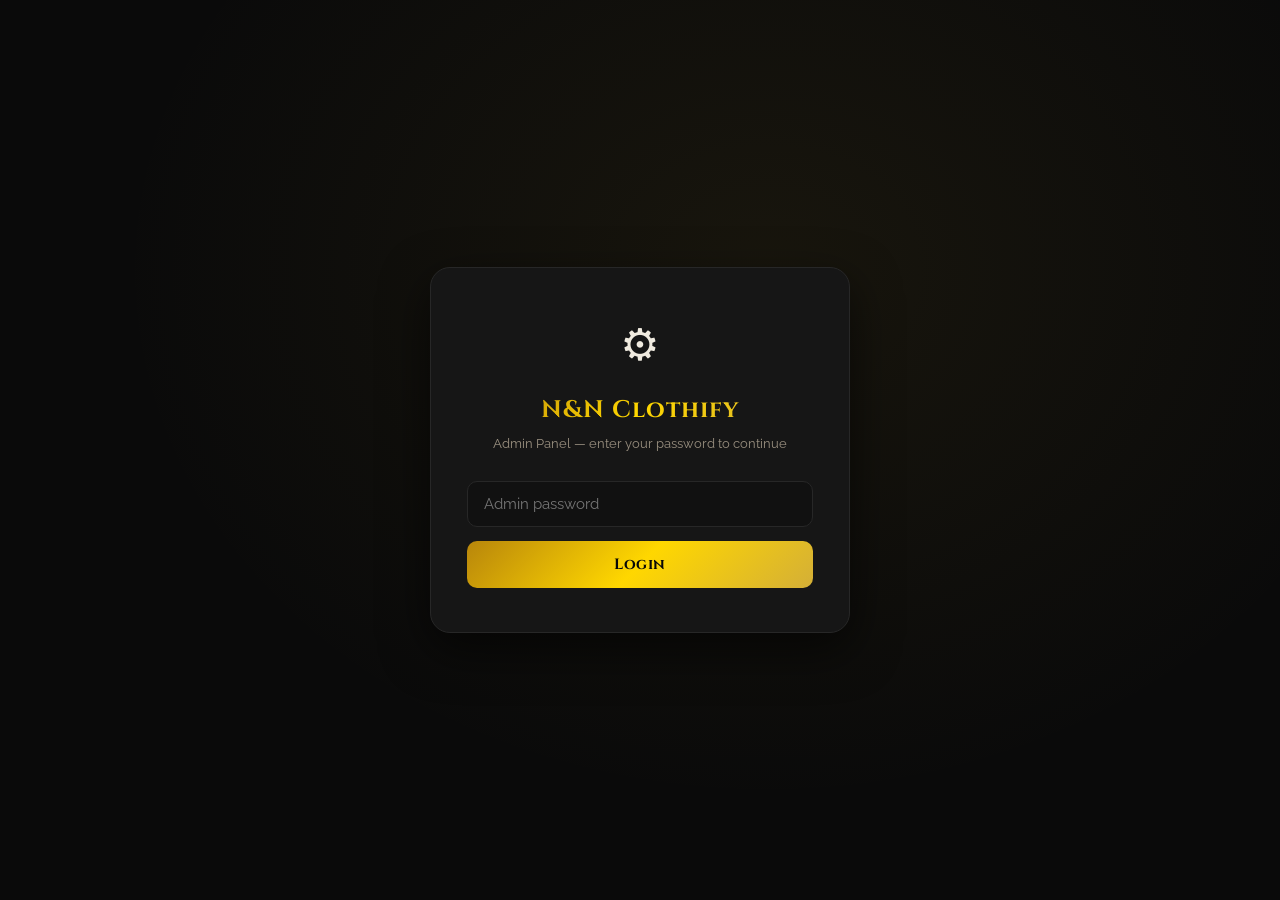
==== commit c07a5fb5: "Add feature for image upload" ====
--- a/admin.html
+++ b/admin.html
@@ -7,70 +7,98 @@
   <link rel="icon" href="data:image/svg+xml,<svg xmlns='http://www.w3.org/2000/svg' viewBox='0 0 100 100'><text y='.9em' font-size='90'>⚙️</text></svg>">
   <link rel="stylesheet" href="css/style.css">
   <style>
-    /* ---- Admin Reset ---- */
-    body { background: #F0EBE6; }
-
-    /* ---- Login Screen ---- */
+    /* ---- Gold & Black Admin Theme ---- */
+    :root {
+      --gold:       #D4AF37;
+      --gold-bright:#FFD700;
+      --gold-deep:  #B8860B;
+      --gold-grad:  linear-gradient(135deg,#B8860B,#FFD700,#D4AF37);
+      --gold-grad-h:linear-gradient(135deg,#D4AF37,#FFD700,#F5E6A0);
+      --gold-glow:  rgba(212,175,55,0.22);
+      --black:      #080808;
+      --black-mid:  #111111;
+      --card:       #161616;
+      --card-hover: #1E1E1E;
+      --border:     #272727;
+      --text:       #F0EBE0;
+      --text-mid:   #9A9080;
+      --text-dim:   #555548;
+      --red:        #FF4444;
+      --green:      #00C48C;
+      --radius-sm:  10px;
+    }
+    body { background: #0A0A0A; color: var(--text); font-family: 'Raleway', system-ui, sans-serif; }
+
+    /* ---- Login ---- */
     #login-screen {
       min-height: 100vh;
       display: flex;
       align-items: center;
       justify-content: center;
       padding: 20px;
+      background: radial-gradient(ellipse at 60% 30%, rgba(212,175,55,0.07) 0%, transparent 60%), #0A0A0A;
     }
     .login-card {
-      background: white;
+      background: var(--card);
+      border: 1px solid var(--border);
       border-radius: 20px;
-      padding: 40px 36px;
+      padding: 44px 36px;
       width: min(420px, 100%);
-      box-shadow: 0 8px 32px rgba(0,0,0,0.12);
+      box-shadow: 0 16px 48px rgba(0,0,0,0.6);
       text-align: center;
     }
-    .login-logo { font-size: 48px; margin-bottom: 12px; }
+    .login-logo { font-size: 44px; margin-bottom: 14px; }
     .login-title {
-      font-family: var(--font-display);
-      font-size: 26px;
+      font-family: 'Cinzel', Georgia, serif;
+      font-size: 24px;
       font-weight: 700;
+      background: var(--gold-grad);
+      -webkit-background-clip: text;
+      -webkit-text-fill-color: transparent;
+      background-clip: text;
       margin-bottom: 6px;
-    }
-    .login-sub { font-size: 13px; color: var(--mid); margin-bottom: 28px; }
+      letter-spacing: 1px;
+    }
+    .login-sub { font-size: 13px; color: var(--text-mid); margin-bottom: 28px; }
     .login-card input[type="password"] {
       width: 100%;
       padding: 13px 16px;
-      border: 2px solid var(--cream);
+      border: 1.5px solid var(--border);
       border-radius: var(--radius-sm);
       font-size: 15px;
       font-family: inherit;
       outline: none;
       margin-bottom: 14px;
-      transition: border-color 0.2s;
-    }
-    .login-card input[type="password"]:focus { border-color: var(--rose); }
+      background: var(--black-mid);
+      color: var(--text);
+      transition: border-color .2s, box-shadow .2s;
+    }
+    .login-card input[type="password"]:focus {
+      border-color: var(--gold);
+      box-shadow: 0 0 0 3px var(--gold-glow);
+    }
     .login-btn {
       width: 100%;
       padding: 13px;
-      background: var(--charcoal);
-      color: white;
+      background: var(--gold-grad);
+      color: #080808;
       border-radius: var(--radius-sm);
       font-size: 15px;
-      font-weight: 600;
+      font-weight: 700;
+      font-family: 'Cinzel', serif;
+      letter-spacing: 0.5px;
       cursor: pointer;
-      transition: background 0.2s;
-    }
-    .login-btn:hover { background: var(--rose); }
-    .login-error {
-      color: #E53E3E;
-      font-size: 13px;
-      margin-top: 10px;
-      display: none;
-    }
+      transition: all .2s;
+    }
+    .login-btn:hover { background: var(--gold-grad-h); box-shadow: 0 6px 20px rgba(212,175,55,.3); }
+    .login-error { color: var(--red); font-size: 13px; margin-top: 10px; display: none; }
 
     /* ---- Admin Layout ---- */
     #admin-panel { display: none; }
 
     .admin-topbar {
-      background: var(--charcoal);
-      color: white;
+      background: var(--black);
+      border-bottom: 1px solid var(--border);
       padding: 0 24px;
       display: flex;
       align-items: center;
@@ -79,52 +107,61 @@
       position: sticky;
       top: 0;
       z-index: 100;
+      box-shadow: 0 4px 20px rgba(0,0,0,0.5);
     }
     .admin-topbar-title {
-      font-family: var(--font-display);
-      font-size: 18px;
-      font-weight: 600;
+      font-family: 'Cinzel', serif;
+      font-size: 17px;
+      font-weight: 700;
+      background: var(--gold-grad);
+      -webkit-background-clip: text;
+      -webkit-text-fill-color: transparent;
+      background-clip: text;
+      letter-spacing: 0.5px;
     }
     .admin-topbar-right { display: flex; align-items: center; gap: 12px; }
-    .view-site-link {
-      font-size: 13px;
-      color: rgba(255,255,255,0.7);
-      text-decoration: none;
-      transition: color 0.2s;
-    }
-    .view-site-link:hover { color: white; }
+    .view-site-link { font-size: 13px; color: var(--text-mid); transition: color .2s; }
+    .view-site-link:hover { color: var(--gold); }
     .logout-btn {
-      background: rgba(255,255,255,0.15);
-      color: white;
+      background: transparent;
+      border: 1px solid var(--border);
+      color: var(--text-mid);
       padding: 6px 14px;
       border-radius: 100px;
       font-size: 13px;
       cursor: pointer;
-      transition: background 0.2s;
-    }
-    .logout-btn:hover { background: rgba(255,255,255,0.25); }
-
-    /* ---- Tab Navigation ---- */
+      font-family: inherit;
+      transition: all .2s;
+    }
+    .logout-btn:hover { border-color: var(--gold-deep); color: var(--gold); }
+
+    /* ---- Tabs ---- */
     .admin-tabs {
-      background: white;
-      border-bottom: 1px solid var(--cream);
+      background: var(--black);
+      border-bottom: 1px solid var(--border);
       padding: 0 24px;
       display: flex;
-      gap: 0;
       overflow-x: auto;
-    }
+      scrollbar-width: none;
+    }
+    .admin-tabs::-webkit-scrollbar { display: none; }
     .admin-tab {
-      padding: 14px 20px;
-      font-size: 14px;
+      padding: 15px 20px;
+      font-size: 13px;
       font-weight: 500;
-      color: var(--mid);
+      color: var(--text-mid);
       border-bottom: 3px solid transparent;
       cursor: pointer;
       white-space: nowrap;
-      transition: all 0.2s;
-    }
-    .admin-tab:hover { color: var(--charcoal); }
-    .admin-tab.active { color: var(--rose); border-bottom-color: var(--rose); font-weight: 600; }
+      transition: all .2s;
+      font-family: inherit;
+    }
+    .admin-tab:hover { color: var(--text); }
+    .admin-tab.active {
+      color: var(--gold);
+      border-bottom-color: var(--gold);
+      font-weight: 700;
+    }
 
     /* ---- Tab Panels ---- */
     .tab-panel { display: none; padding: 28px 24px 80px; max-width: 900px; margin: 0 auto; }
@@ -132,18 +169,21 @@
 
     /* ---- Cards ---- */
     .a-card {
-      background: white;
+      background: var(--card);
+      border: 1px solid var(--border);
       border-radius: 14px;
       padding: 24px;
       margin-bottom: 20px;
-      box-shadow: 0 1px 4px rgba(0,0,0,0.08);
     }
     .a-card-title {
-      font-size: 16px;
-      font-weight: 600;
+      font-family: 'Cinzel', serif;
+      font-size: 15px;
+      font-weight: 700;
+      color: var(--text);
       margin-bottom: 4px;
-    }
-    .a-card-hint { font-size: 12px; color: var(--mid); margin-bottom: 20px; }
+      letter-spacing: 0.3px;
+    }
+    .a-card-hint { font-size: 12px; color: var(--text-mid); margin-bottom: 20px; }
 
     /* ---- Products Table ---- */
     .products-toolbar {
@@ -154,97 +194,104 @@
       gap: 12px;
       flex-wrap: wrap;
     }
-    .products-toolbar h2 { font-family: var(--font-display); font-size: 20px; }
+    .products-toolbar h2 {
+      font-family: 'Cinzel', serif;
+      font-size: 18px;
+      color: var(--text);
+      letter-spacing: 0.3px;
+    }
     .btn-add-product {
-      background: var(--rose);
-      color: white;
+      background: var(--gold-grad);
+      color: #080808;
       padding: 10px 20px;
       border-radius: var(--radius-sm);
-      font-size: 14px;
-      font-weight: 600;
+      font-size: 13px;
+      font-weight: 700;
+      font-family: 'Cinzel', serif;
+      letter-spacing: 0.3px;
       cursor: pointer;
-      transition: background 0.2s;
+      transition: all .2s;
       display: flex;
       align-items: center;
       gap: 6px;
     }
-    .btn-add-product:hover { background: var(--rose-dark); }
+    .btn-add-product:hover { background: var(--gold-grad-h); box-shadow: 0 4px 16px rgba(212,175,55,.3); }
 
     .products-table-wrap { overflow-x: auto; }
     table { width: 100%; border-collapse: collapse; font-size: 13px; }
     th {
       text-align: left;
       padding: 10px 12px;
-      font-size: 11px;
-      font-weight: 600;
+      font-size: 10px;
+      font-weight: 700;
       text-transform: uppercase;
-      letter-spacing: 0.5px;
-      color: var(--mid);
-      border-bottom: 2px solid var(--cream);
+      letter-spacing: 1px;
+      color: var(--text-dim);
+      border-bottom: 1px solid var(--border);
     }
     td {
       padding: 12px;
-      border-bottom: 1px solid var(--cream);
+      border-bottom: 1px solid var(--border);
       vertical-align: middle;
+      color: var(--text);
     }
     tr:last-child td { border-bottom: none; }
-    tr:hover td { background: #FFF8F5; }
+    tr:hover td { background: var(--card-hover); }
 
     .td-img {
       width: 48px;
       height: 60px;
       border-radius: 8px;
       overflow: hidden;
-      background: var(--cream);
+      background: #1A1A1A;
+      border: 1px solid var(--border);
       flex-shrink: 0;
     }
     .td-img img { width: 100%; height: 100%; object-fit: cover; }
-    .td-demo-img {
-      width: 100%;
-      height: 100%;
-      display: flex;
-      align-items: center;
-      justify-content: center;
-      font-size: 20px;
-    }
+    .td-demo-img { width: 100%; height: 100%; display: flex; align-items: center; justify-content: center; font-size: 20px; }
     .td-name { font-weight: 500; max-width: 180px; }
-    .td-price { font-weight: 600; color: var(--rose); white-space: nowrap; }
+    .td-price {
+      font-weight: 700;
+      white-space: nowrap;
+      background: var(--gold-grad);
+      -webkit-background-clip: text;
+      -webkit-text-fill-color: transparent;
+      background-clip: text;
+    }
     .td-category {
       display: inline-block;
-      background: var(--cream);
+      background: #1A1A1A;
+      border: 1px solid var(--border);
+      color: var(--text-mid);
       padding: 2px 8px;
       border-radius: 100px;
       font-size: 11px;
-      font-weight: 500;
     }
     .td-badge {
       display: inline-block;
-      background: var(--rose-light);
-      color: var(--rose-dark);
+      border: 1px solid var(--gold-deep);
+      color: var(--gold);
       padding: 2px 8px;
       border-radius: 100px;
       font-size: 11px;
-      font-weight: 500;
     }
     .td-actions { display: flex; gap: 6px; }
     .btn-edit, .btn-delete {
       padding: 5px 12px;
       border-radius: 6px;
       font-size: 12px;
-      font-weight: 500;
+      font-weight: 600;
       cursor: pointer;
-      transition: all 0.2s;
-    }
-    .btn-edit { background: var(--cream); color: var(--charcoal); }
-    .btn-edit:hover { background: #E0DAD4; }
-    .btn-delete { background: #FFF0F0; color: #E53E3E; }
-    .btn-delete:hover { background: #FFE0E0; }
-
-    .empty-products {
-      text-align: center;
-      padding: 48px 20px;
-      color: var(--mid);
-    }
+      transition: all .2s;
+      font-family: inherit;
+      border: 1px solid transparent;
+    }
+    .btn-edit { background: #1E1E1E; border-color: var(--border); color: var(--text-mid); }
+    .btn-edit:hover { border-color: var(--gold-deep); color: var(--gold); }
+    .btn-delete { background: rgba(255,68,68,.08); color: var(--red); border-color: rgba(255,68,68,.2); }
+    .btn-delete:hover { background: rgba(255,68,68,.15); }
+
+    .empty-products { text-align: center; padding: 48px 20px; color: var(--text-dim); }
     .empty-products span { font-size: 40px; display: block; margin-bottom: 10px; }
 
     /* ---- Product Form ---- */
@@ -252,7 +299,8 @@
       display: none;
       position: fixed;
       inset: 0;
-      background: rgba(0,0,0,0.5);
+      background: rgba(0,0,0,0.75);
+      backdrop-filter: blur(4px);
       z-index: 200;
       align-items: flex-start;
       justify-content: center;
@@ -261,29 +309,32 @@
     }
     #product-form-overlay.open { display: flex; }
     .product-form-card {
-      background: white;
+      background: var(--card);
+      border: 1px solid var(--border);
       border-radius: 16px;
       padding: 28px;
       width: min(560px, 100%);
       margin: auto;
-      box-shadow: 0 8px 32px rgba(0,0,0,0.16);
+      box-shadow: 0 16px 48px rgba(0,0,0,0.6);
     }
     .product-form-card h2 {
-      font-family: var(--font-display);
-      font-size: 20px;
+      font-family: 'Cinzel', serif;
+      font-size: 18px;
+      color: var(--text);
       margin-bottom: 4px;
-    }
-    .product-form-card .form-hint { font-size: 12px; color: var(--mid); margin-bottom: 22px; }
+      letter-spacing: 0.3px;
+    }
+    .product-form-card .form-hint { font-size: 12px; color: var(--text-mid); margin-bottom: 22px; }
 
     .form-row { display: grid; grid-template-columns: 1fr 1fr; gap: 14px; }
     .form-group { margin-bottom: 14px; }
     .form-group label {
       display: block;
-      font-size: 12px;
-      font-weight: 600;
+      font-size: 10px;
+      font-weight: 700;
       text-transform: uppercase;
-      letter-spacing: 0.5px;
-      color: var(--mid);
+      letter-spacing: 1px;
+      color: var(--text-dim);
       margin-bottom: 6px;
     }
     .form-group input,
@@ -291,88 +342,83 @@
     .form-group textarea {
       width: 100%;
       padding: 10px 13px;
-      border: 1.5px solid var(--cream);
+      border: 1.5px solid var(--border);
       border-radius: var(--radius-sm);
       font-family: inherit;
       font-size: 14px;
       outline: none;
-      transition: border-color 0.2s;
-      background: var(--warm-white);
+      background: var(--black-mid);
+      color: var(--text);
+      transition: border-color .2s, box-shadow .2s;
     }
     .form-group input:focus,
     .form-group select:focus,
-    .form-group textarea:focus { border-color: var(--rose); }
+    .form-group textarea:focus {
+      border-color: var(--gold);
+      box-shadow: 0 0 0 2px var(--gold-glow);
+    }
+    .form-group select option { background: #161616; color: var(--text); }
     .form-group textarea { resize: vertical; min-height: 72px; }
-    .form-group small { display: block; font-size: 11px; color: var(--light); margin-top: 5px; }
-
-    .drive-preview {
-      margin-top: 10px;
-      display: none;
-      align-items: center;
-      gap: 12px;
-      background: var(--cream);
-      padding: 10px 12px;
-      border-radius: var(--radius-sm);
-    }
-    .drive-preview.show { display: flex; }
-    .drive-preview img {
-      width: 50px;
-      height: 62px;
-      object-fit: cover;
-      border-radius: 6px;
-      background: var(--ivory);
-    }
-    .drive-preview-text { font-size: 12px; color: var(--mid); }
-    .drive-preview-text strong { display: block; color: var(--charcoal); font-size: 13px; }
+    .form-group small { display: block; font-size: 11px; color: var(--text-dim); margin-top: 5px; }
 
     .form-actions { display: flex; gap: 10px; margin-top: 20px; }
     .btn-cancel-form {
       flex: 1;
       padding: 12px;
-      background: var(--cream);
-      border-radius: var(--radius-sm);
-      font-size: 14px;
-      font-weight: 500;
-      cursor: pointer;
-      transition: background 0.2s;
-    }
-    .btn-cancel-form:hover { background: #E0DAD4; }
-    .btn-save-product {
-      flex: 2;
-      padding: 12px;
-      background: var(--charcoal);
-      color: white;
+      background: #1A1A1A;
+      border: 1px solid var(--border);
+      color: var(--text-mid);
       border-radius: var(--radius-sm);
       font-size: 14px;
       font-weight: 600;
       cursor: pointer;
-      transition: background 0.2s;
-    }
-    .btn-save-product:hover { background: var(--rose); }
-
-    /* ---- Settings Fields ---- */
+      font-family: inherit;
+      transition: all .2s;
+    }
+    .btn-cancel-form:hover { border-color: var(--text-dim); color: var(--text); }
+    .btn-save-product {
+      flex: 2;
+      padding: 12px;
+      background: var(--gold-grad);
+      color: #080808;
+      border-radius: var(--radius-sm);
+      font-size: 14px;
+      font-weight: 700;
+      font-family: 'Cinzel', serif;
+      letter-spacing: 0.3px;
+      cursor: pointer;
+      transition: all .2s;
+    }
+    .btn-save-product:hover { background: var(--gold-grad-h); box-shadow: 0 4px 16px rgba(212,175,55,.3); }
+
+    /* ---- Settings ---- */
     .settings-group { margin-bottom: 18px; }
     .settings-group label {
       display: block;
-      font-size: 12px;
-      font-weight: 600;
+      font-size: 10px;
+      font-weight: 700;
       text-transform: uppercase;
-      letter-spacing: 0.5px;
-      color: var(--mid);
+      letter-spacing: 1px;
+      color: var(--text-dim);
       margin-bottom: 6px;
     }
     .settings-group input {
       width: 100%;
       padding: 11px 14px;
-      border: 1.5px solid var(--cream);
+      border: 1.5px solid var(--border);
       border-radius: var(--radius-sm);
       font-family: inherit;
       font-size: 14px;
       outline: none;
-      transition: border-color 0.2s;
-    }
-    .settings-group input:focus { border-color: var(--rose); }
-    .settings-group small { display: block; font-size: 11px; color: var(--light); margin-top: 5px; }
+      background: var(--black-mid);
+      color: var(--text);
+      transition: border-color .2s, box-shadow .2s;
+    }
+    .settings-group input:focus {
+      border-color: var(--gold);
+      box-shadow: 0 0 0 2px var(--gold-glow);
+    }
+    .settings-group small { display: block; font-size: 11px; color: var(--text-dim); margin-top: 5px; }
 
     /* ---- Category Rows ---- */
     .cat-row {
@@ -380,8 +426,8 @@
       grid-template-columns: 48px 1fr 40px;
       gap: 10px;
       align-items: center;
-      padding: 8px 0;
-      border-bottom: 1px solid var(--cream);
+      padding: 10px 0;
+      border-bottom: 1px solid var(--border);
     }
     .cat-row:last-child { border-bottom: none; }
     .cat-icon-in {
@@ -389,121 +435,134 @@
       font-size: 22px;
       padding: 6px !important;
       width: 44px !important;
-    }
-    .cat-remove-btn {
-      background: none;
-      color: var(--light);
-      font-size: 18px;
-      cursor: pointer;
-      padding: 4px;
-      transition: color 0.2s;
-    }
-    .cat-remove-btn:hover { color: #E53E3E; }
+      background: #1A1A1A !important;
+      border: 1px solid var(--border) !important;
+      border-radius: 8px !important;
+      color: var(--text) !important;
+      outline: none !important;
+    }
+    .cat-remove-btn { background: none; color: var(--text-dim); font-size: 18px; cursor: pointer; padding: 4px; transition: color .2s; }
+    .cat-remove-btn:hover { color: var(--red); }
     .add-cat-btn {
       width: 100%;
       padding: 10px;
       margin-top: 12px;
-      background: var(--cream);
+      background: #1A1A1A;
+      border: 1px dashed var(--border);
       border-radius: var(--radius-sm);
       font-size: 14px;
       font-weight: 500;
+      color: var(--text-mid);
       cursor: pointer;
-      transition: background 0.2s;
-    }
-    .add-cat-btn:hover { background: #E0DAD4; }
-
-    /* ---- Export Section ---- */
+      font-family: inherit;
+      transition: all .2s;
+    }
+    .add-cat-btn:hover { border-color: var(--gold-deep); color: var(--gold); }
+
+    /* ---- Export ---- */
     .export-card {
-      background: linear-gradient(135deg, var(--charcoal) 0%, #3D2B1F 100%);
-      color: white;
+      background: linear-gradient(135deg, #0D0D0D 0%, #1A1200 100%);
+      border: 1px solid var(--gold-deep);
+      color: var(--text);
       border-radius: 14px;
       padding: 28px;
       margin-bottom: 20px;
     }
-    .export-card h2 { font-family: var(--font-display); font-size: 20px; margin-bottom: 6px; }
-    .export-card p { font-size: 13px; color: rgba(255,255,255,0.7); margin-bottom: 20px; line-height: 1.6; }
+    .export-card h2 {
+      font-family: 'Cinzel', serif;
+      font-size: 18px;
+      background: var(--gold-grad);
+      -webkit-background-clip: text;
+      -webkit-text-fill-color: transparent;
+      background-clip: text;
+      margin-bottom: 8px;
+    }
+    .export-card p { font-size: 13px; color: var(--text-mid); margin-bottom: 20px; line-height: 1.7; }
     .export-btns { display: flex; gap: 10px; flex-wrap: wrap; }
     .btn-export {
-      padding: 12px 22px;
-      background: var(--rose);
-      color: white;
+      padding: 11px 20px;
+      background: var(--gold-grad);
+      color: #080808;
       border-radius: var(--radius-sm);
-      font-size: 14px;
-      font-weight: 600;
+      font-size: 13px;
+      font-weight: 700;
+      font-family: 'Cinzel', serif;
       cursor: pointer;
-      transition: all 0.2s;
+      transition: all .2s;
       display: flex;
       align-items: center;
       gap: 6px;
     }
-    .btn-export:hover { background: var(--rose-dark); transform: translateY(-1px); }
+    .btn-export:hover { background: var(--gold-grad-h); transform: translateY(-1px); box-shadow: 0 6px 16px rgba(212,175,55,.3); }
     .btn-export-secondary {
-      padding: 12px 22px;
-      background: rgba(255,255,255,0.15);
-      color: white;
+      padding: 11px 20px;
+      background: transparent;
+      border: 1px solid var(--gold-deep);
+      color: var(--gold);
       border-radius: var(--radius-sm);
-      font-size: 14px;
-      font-weight: 500;
+      font-size: 13px;
+      font-weight: 600;
       cursor: pointer;
-      transition: background 0.2s;
-    }
-    .btn-export-secondary:hover { background: rgba(255,255,255,0.25); }
+      font-family: inherit;
+      transition: all .2s;
+    }
+    .btn-export-secondary:hover { background: rgba(212,175,55,.08); }
 
     /* ---- Guide Steps ---- */
-    .guide-step {
-      display: flex;
-      gap: 16px;
-      margin-bottom: 20px;
-    }
+    .guide-step { display: flex; gap: 16px; margin-bottom: 20px; }
     .step-num {
       width: 32px;
       height: 32px;
       border-radius: 50%;
-      background: var(--rose);
-      color: white;
+      background: var(--gold-grad);
+      color: #080808;
       display: flex;
       align-items: center;
       justify-content: center;
       font-weight: 700;
-      font-size: 14px;
+      font-size: 13px;
       flex-shrink: 0;
       margin-top: 2px;
     }
-    .step-body h3 { font-size: 15px; font-weight: 600; margin-bottom: 4px; }
-    .step-body p { font-size: 13px; color: var(--mid); line-height: 1.7; }
+    .step-body h3 { font-size: 14px; font-weight: 700; margin-bottom: 4px; color: var(--text); }
+    .step-body p { font-size: 13px; color: var(--text-mid); line-height: 1.7; }
     .step-body code {
-      background: var(--cream);
+      background: #1A1A1A;
+      border: 1px solid var(--border);
       padding: 2px 6px;
       border-radius: 4px;
       font-family: monospace;
       font-size: 12px;
-      color: var(--rose-dark);
+      color: var(--gold);
     }
     .info-box {
-      background: #FFF8F5;
-      border: 1.5px solid var(--rose-light);
+      background: rgba(212,175,55,0.06);
+      border: 1px solid var(--gold-deep);
       border-radius: var(--radius-sm);
       padding: 14px 16px;
       font-size: 13px;
       line-height: 1.7;
       margin-bottom: 16px;
-    }
-    .info-box strong { color: var(--rose-dark); }
+      color: var(--text-mid);
+    }
+    .info-box strong { color: var(--gold); }
 
     /* ---- Save Button ---- */
     .btn-save-settings {
       width: 100%;
       padding: 13px;
-      background: var(--charcoal);
-      color: white;
-      border-radius: var(--radius);
+      background: var(--gold-grad);
+      color: #080808;
+      border-radius: var(--radius-sm);
       font-size: 15px;
-      font-weight: 600;
+      font-weight: 700;
+      font-family: 'Cinzel', serif;
+      letter-spacing: 0.3px;
       cursor: pointer;
       margin-top: 8px;
-      transition: background 0.2s;
-    }
-    .btn-save-settings:hover { background: var(--rose); }
+      transition: all .2s;
+    }
+    .btn-save-settings:hover { background: var(--gold-grad-h); box-shadow: 0 6px 20px rgba(212,175,55,.3); }
 
     /* ---- Toast ---- */
     .a-toast {
@@ -511,17 +570,19 @@
       bottom: 24px;
       left: 50%;
       transform: translateX(-50%) translateY(20px);
-      background: #4A7C59;
-      color: white;
+      background: var(--card);
+      border: 1px solid var(--gold-deep);
+      color: var(--gold);
       padding: 11px 22px;
       border-radius: 100px;
-      font-size: 14px;
-      font-weight: 500;
+      font-size: 13px;
+      font-weight: 600;
       opacity: 0;
-      transition: all 0.25s;
+      transition: all .25s;
       z-index: 500;
       pointer-events: none;
       white-space: nowrap;
+      box-shadow: 0 4px 20px rgba(212,175,55,.2);
     }
     .a-toast.show { opacity: 1; transform: translateX(-50%) translateY(0); }
 
@@ -631,6 +692,32 @@
         <small>Change this from the default! Then re-export config.js and commit it.</small>
       </div>
     </div>
+
+    <div class="a-card" style="margin-top:16px;">
+      <div class="a-card-title">☁️ Cloudinary Image Upload</div>
+      <div class="a-card-hint">
+        Upload clothing photos directly from admin panel — no Google Drive needed.
+        Free account at <strong>cloudinary.com</strong> gives 25 GB storage.
+      </div>
+      <div class="info-box" style="margin-bottom:16px;">
+        <strong>Setup (one time):</strong><br>
+        1. Sign up free at <strong>cloudinary.com</strong><br>
+        2. Copy your <strong>Cloud Name</strong> from the dashboard<br>
+        3. Go to <strong>Settings → Upload → Add upload preset</strong> → set to <strong>Unsigned</strong> → Save<br>
+        4. Copy the preset name and paste both below
+      </div>
+      <div class="settings-group">
+        <label>Cloudinary Cloud Name</label>
+        <input type="text" id="s-cloud-name" placeholder="e.g. my-shop-cloud">
+        <small>Found on your Cloudinary dashboard (top-left)</small>
+      </div>
+      <div class="settings-group">
+        <label>Upload Preset (Unsigned)</label>
+        <input type="text" id="s-upload-preset" placeholder="e.g. nn_clothing_unsigned">
+        <small>Settings → Upload → Upload presets → must be <strong>Unsigned</strong>. Default: <code>ml_default</code></small>
+      </div>
+    </div>
+
     <button class="btn-save-settings" onclick="saveSettings()">Save Settings</button>
   </div>
 
@@ -796,15 +883,22 @@
     </div>
 
     <div class="form-group">
-      <label>Google Drive Image Link</label>
-      <input type="text" id="f-drive-url" placeholder="https://drive.google.com/file/d/..." oninput="previewDriveImage()">
-      <small>Share the photo from Google Drive → "Anyone with the link" → paste link here</small>
-      <div class="drive-preview" id="drive-preview">
-        <img id="drive-preview-img" src="" alt="Preview">
-        <div class="drive-preview-text">
-          <strong id="drive-preview-status">Image loaded ✓</strong>
-          Image will show on your store
-        </div>
+      <label>Product Image</label>
+      <button type="button" id="btn-cloudinary-upload" onclick="openCloudinaryWidget()"
+        style="width:100%;padding:14px;background:linear-gradient(135deg,#B8860B,#FFD700);color:#080808;border:none;border-radius:10px;font-family:inherit;font-size:14px;font-weight:700;cursor:pointer;letter-spacing:0.5px;margin-bottom:10px;transition:opacity .2s;">
+        📷 Upload Photo (Cloudinary)
+      </button>
+      <div style="text-align:center;color:#555;font-size:12px;margin-bottom:8px;">— or paste a URL —</div>
+      <input type="text" id="f-image-url" placeholder="Paste Cloudinary / Google Drive / any image URL"
+        oninput="previewAnyImage(this.value)">
+      <small>Upload via Cloudinary (recommended) or paste a Google Drive / direct image link</small>
+      <div id="img-preview" style="display:none;margin-top:10px;border-radius:10px;overflow:hidden;border:1px solid #2A2A2A;">
+        <img id="img-preview-img" src="" alt="Preview"
+          style="width:100%;height:200px;object-fit:cover;display:block;">
+        <button onclick="clearProductImage()"
+          style="width:100%;padding:7px;background:#1A1A1A;color:#888;border:none;font-size:12px;cursor:pointer;font-family:inherit;">
+          ✕ Remove image
+        </button>
       </div>
     </div>
 
@@ -829,6 +923,8 @@
 <!-- Toast -->
 <div class="a-toast" id="a-toast"></div>
 
+<!-- Cloudinary Upload Widget -->
+<script src="https://upload-widget.cloudinary.com/global/all.js"></script>
 <!-- Scripts -->
 <script src="js/config.js"></script>
 <script src="js/products-data.js"></script>
@@ -896,6 +992,13 @@
   document.getElementById('s-whatsapp').value = STORE_CONFIG.whatsappNumber;
   document.getElementById('s-password').value = getAdminPassword();
 
+  // Load Cloudinary settings
+  try {
+    const cl = JSON.parse(localStorage.getItem('nn_cloudinary') || '{}');
+    document.getElementById('s-cloud-name').value = cl.cloudName || STORE_CONFIG.cloudinaryCloudName || '';
+    document.getElementById('s-upload-preset').value = cl.uploadPreset || STORE_CONFIG.cloudinaryUploadPreset || '';
+  } catch(e) {}
+
   renderProductsTable();
   renderCategories();
   populateCategorySelect();
@@ -924,7 +1027,11 @@
   tbody.innerHTML = adminProducts.map(p => {
     const cat = adminCategories.find(c => c.id === p.category);
     const catName = cat ? `${cat.icon} ${cat.name}` : p.category;
-    const thumbUrl = p.driveFileId ? getDriveThumbUrl(p.driveFileId, 100) : null;
+    const thumbUrl = p.imageUrl
+      ? (p.imageUrl.includes('res.cloudinary.com')
+          ? p.imageUrl.replace('/upload/', '/upload/w_100,c_fill,q_auto/')
+          : p.imageUrl)
+      : (p.driveFileId ? getDriveThumbUrl(p.driveFileId, 100) : null);
 
     return `
     <tr>
@@ -966,7 +1073,11 @@
   document.getElementById('f-price').value = product?.price || '';
   document.getElementById('f-mrp').value = product?.mrp || '';
   document.getElementById('f-badge').value = product?.badge || '';
-  document.getElementById('f-drive-url').value = product?.driveFileId ? `https://drive.google.com/file/d/${product.driveFileId}/view` : '';
+  // Populate image field: Cloudinary imageUrl takes priority, fallback to Drive link
+  const existingImageUrl = product?.imageUrl || (product?.driveFileId ? `https://drive.google.com/file/d/${product.driveFileId}/view` : '');
+  document.getElementById('f-image-url').value = existingImageUrl;
+  if (existingImageUrl) showProductImagePreview(existingImageUrl);
+  else document.getElementById('img-preview').style.display = 'none';
   document.getElementById('f-sizes').value = (product?.sizes || []).join(', ');
   document.getElementById('f-desc').value = product?.description || '';
 
@@ -976,12 +1087,7 @@
     document.getElementById('f-category').value = product.category;
   }
 
-  // Show/hide preview
-  if (product?.driveFileId) {
-    showDrivePreview(product.driveFileId);
-  } else {
-    document.getElementById('drive-preview').classList.remove('show');
-  }
+  // Preview already handled above via showProductImagePreview
 
   document.getElementById('product-form-overlay').classList.add('open');
 }
@@ -1006,33 +1112,85 @@
 }
 
 let previewTimer = null;
-function previewDriveImage() {
+// ---- Cloudinary Upload ----
+function getCloudinaryConfig() {
+  try {
+    const cl = JSON.parse(localStorage.getItem('nn_cloudinary') || '{}');
+    return {
+      cloudName:    cl.cloudName    || STORE_CONFIG.cloudinaryCloudName    || '',
+      uploadPreset: cl.uploadPreset || STORE_CONFIG.cloudinaryUploadPreset || '',
+    };
+  } catch(e) { return { cloudName: '', uploadPreset: '' }; }
+}
+
+function openCloudinaryWidget() {
+  const { cloudName, uploadPreset } = getCloudinaryConfig();
+  if (!cloudName || !uploadPreset) {
+    alert('Please set your Cloudinary Cloud Name and Upload Preset in Settings first.');
+    document.querySelector('[onclick="showTab(\'settings\')"]')?.click();
+    return;
+  }
+  if (typeof cloudinary === 'undefined') {
+    alert('Cloudinary widget did not load. Check your internet connection and refresh the page.');
+    return;
+  }
+  cloudinary.openUploadWidget({
+    cloudName,
+    uploadPreset,
+    sources: ['local', 'camera', 'url'],
+    multiple: false,
+    cropping: false,
+    showPoweredBy: false,
+    styles: {
+      palette: {
+        window:          '#181818',
+        windowBorder:    '#2A2A2A',
+        tabIcon:         '#D4AF37',
+        menuIcons:       '#888',
+        textDark:        '#F5F0E8',
+        textLight:       '#F5F0E8',
+        link:            '#D4AF37',
+        action:          '#D4AF37',
+        inactiveTabIcon: '#666',
+        error:           '#FF4444',
+        inProgress:      '#D4AF37',
+        complete:        '#00C48C',
+        sourceBg:        '#111111',
+      },
+      fonts: { default: { active: true } },
+    },
+  }, (error, result) => {
+    if (error) { console.error('Cloudinary error', error); return; }
+    if (result && result.event === 'success') {
+      const url = result.info.secure_url;
+      document.getElementById('f-image-url').value = url;
+      showProductImagePreview(url);
+      showToast('Image uploaded ✓');
+    }
+  });
+}
+
+function previewAnyImage(val) {
   clearTimeout(previewTimer);
   previewTimer = setTimeout(() => {
-    const url = document.getElementById('f-drive-url').value.trim();
-    const fileId = extractDriveFileId(url);
-    if (fileId) {
-      showDrivePreview(fileId);
-    } else {
-      document.getElementById('drive-preview').classList.remove('show');
-    }
+    if (!val) { document.getElementById('img-preview').style.display = 'none'; return; }
+    const driveId = extractDriveFileId(val);
+    const previewUrl = driveId ? getDriveThumbUrl(driveId, 600) : val;
+    showProductImagePreview(previewUrl);
   }, 600);
 }
 
-function showDrivePreview(fileId) {
-  const preview = document.getElementById('drive-preview');
-  const img = document.getElementById('drive-preview-img');
-  const status = document.getElementById('drive-preview-status');
-  img.src = getDriveThumbUrl(fileId, 100);
-  img.onerror = () => {
-    status.textContent = '⚠ Could not load — make sure sharing is set to "Anyone with link"';
-    status.style.color = '#E53E3E';
-  };
-  img.onload = () => {
-    status.textContent = 'Image loaded ✓';
-    status.style.color = '';
-  };
-  preview.classList.add('show');
+function showProductImagePreview(url) {
+  const box = document.getElementById('img-preview');
+  const img = document.getElementById('img-preview-img');
+  img.src = url;
+  img.onerror = () => { box.style.display = 'none'; };
+  img.onload  = () => { box.style.display = 'block'; };
+}
+
+function clearProductImage() {
+  document.getElementById('f-image-url').value = '';
+  document.getElementById('img-preview').style.display = 'none';
 }
 
 function saveProduct() {
@@ -1041,15 +1199,17 @@
   const mrp      = parseInt(document.getElementById('f-mrp').value) || null;
   const category = document.getElementById('f-category').value;
   const badge    = document.getElementById('f-badge').value.trim();
-  const driveUrl = document.getElementById('f-drive-url').value.trim();
-  const sizesRaw = document.getElementById('f-sizes').value.trim();
-  const desc     = document.getElementById('f-desc').value.trim();
+  const rawImageUrl = document.getElementById('f-image-url').value.trim();
+  const sizesRaw    = document.getElementById('f-sizes').value.trim();
+  const desc        = document.getElementById('f-desc').value.trim();
 
   if (!name) { alert('Please enter a product name.'); return; }
   if (!price || isNaN(price)) { alert('Please enter a valid price.'); return; }
   if (!category) { alert('Please select a category.'); return; }
 
-  const driveFileId = extractDriveFileId(driveUrl) || '';
+  // Cloudinary / direct URL goes in imageUrl; Google Drive gets stored as driveFileId
+  const driveFileId = extractDriveFileId(rawImageUrl) || '';
+  const imageUrl    = driveFileId ? '' : rawImageUrl;
   const sizes = sizesRaw ? sizesRaw.split(',').map(s => s.trim()).filter(Boolean) : [];
 
   if (editingId) {
@@ -1058,10 +1218,10 @@
     if (idx >= 0) {
       adminProducts[idx] = {
         ...adminProducts[idx],
-        name, price, mrp, category, badge, driveFileId, sizes,
+        name, price, mrp, category, badge, driveFileId, imageUrl, sizes,
         description: desc,
         isDemo: false,
-        demoColor: adminProducts[idx].demoColor || DEMO_COLORS[category] || '#F2EDE8'
+        demoColor: adminProducts[idx].demoColor || DEMO_COLORS[category] || '#1A1A1A'
       };
     }
     showToast('Product updated ✓');
@@ -1069,10 +1229,10 @@
     // Add new
     adminProducts.push({
       id: 'p_' + Date.now(),
-      name, price, mrp, category, badge, driveFileId, sizes,
+      name, price, mrp, category, badge, driveFileId, imageUrl, sizes,
       description: desc,
       isDemo: false,
-      demoColor: DEMO_COLORS[category] || '#F2EDE8'
+      demoColor: DEMO_COLORS[category] || '#1A1A1A'
     });
     showToast('Product added ✓');
   }
@@ -1151,13 +1311,19 @@
   STORE_CONFIG.tagline        = document.getElementById('s-tagline').value.trim();
   STORE_CONFIG.whatsappNumber = document.getElementById('s-whatsapp').value.trim();
   const newPw = document.getElementById('s-password').value.trim();
-  if (newPw) localStorage.setItem('nn_admin_pw', newPw); // stored only in browser, never in code
+  if (newPw) localStorage.setItem('nn_admin_pw', newPw);
   localStorage.setItem('nn_settings', JSON.stringify({
     storeName: STORE_CONFIG.storeName,
     tagline: STORE_CONFIG.tagline,
     whatsappNumber: STORE_CONFIG.whatsappNumber
   }));
-  showToast('Settings saved ✓ — remember to export config.js and commit it!');
+
+  // Save Cloudinary config
+  const cloudName   = document.getElementById('s-cloud-name').value.trim();
+  const uploadPreset = document.getElementById('s-upload-preset').value.trim();
+  localStorage.setItem('nn_cloudinary', JSON.stringify({ cloudName, uploadPreset }));
+
+  showToast('Settings saved ✓');
 }
 
 // ---- Storage ----
--- a/css/style.css
+++ b/css/style.css
@@ -1,43 +1,51 @@
 /* ================================================================
-   N&N CLOTHIFY — Complete Stylesheet
-   Design: Jewel-box indigo header, rangoli-burst categories,
-           warm parchment product grid, hot-pink + saffron accents
-   Fonts:  Poppins (display) + Nunito (body)
+   N&N CLOTHIFY — Gold & Black Luxury Theme
+   Fonts: Cinzel (display) + Raleway (body)
    ================================================================ */
 
-@import url('https://fonts.googleapis.com/css2?family=Poppins:wght@400;500;600;700;800&family=Nunito:wght@400;500;600;700&display=swap');
+@import url('https://fonts.googleapis.com/css2?family=Cinzel:wght@400;600;700;900&family=Raleway:wght@300;400;500;600;700;800&display=swap');
 
 /* ---- Tokens ---- */
 :root {
-  /* Palette */
-  --indigo:        #2B0A5E;
-  --indigo-mid:    #4A2090;
-  --indigo-light:  #7B4FBE;
-  --pink:          #FF2D87;
-  --pink-dark:     #CC1F6E;
-  --pink-light:    #FFE6F4;
-  --orange:        #FF6B35;
-  --orange-light:  #FFF3EE;
-  --yellow:        #FFD93D;
-  --green:         #00B37E;
-  --green-light:   #E6FAF4;
-  --red:           #FF3B3B;
+  /* Gold palette */
+  --gold:          #D4AF37;
+  --gold-bright:   #FFD700;
+  --gold-deep:     #B8860B;
+  --gold-light:    #F5E6A0;
+  --gold-glow:     rgba(212,175,55,0.25);
+
+  /* Black palette */
+  --black:         #080808;
+  --black-mid:     #111111;
+  --black-card:    #181818;
+  --black-border:  #2A2A2A;
+  --black-hover:   #222222;
+
+  /* Text */
+  --text:          #F5F0E8;
+  --text-mid:      #B0A890;
+  --text-dim:      #666655;
+  --text-inv:      #0A0A0A;
+
+  /* Accent */
   --wa-green:      #25D366;
+  --red:           #FF4444;
+  --green:         #00C48C;
 
   /* Surfaces */
-  --ground:        #F5F0FF;
-  --card:          #FFFFFF;
-  --border:        #EAE2F8;
-
-  /* Text */
-  --text:          #1A0A3C;
-  --text-mid:      #6B5C8A;
-  --text-dim:      #ABA0C4;
+  --ground:        #101010;
+  --card:          #181818;
+  --border:        #2A2A2A;
+
+  /* Gradients */
+  --gold-grad:     linear-gradient(135deg, #B8860B 0%, #FFD700 50%, #D4AF37 100%);
+  --gold-grad-h:   linear-gradient(135deg, #D4AF37 0%, #FFD700 60%, #F5E6A0 100%);
 
   /* Elevation */
-  --shadow-sm:     0 2px 8px rgba(43,10,94,.08);
-  --shadow-md:     0 4px 20px rgba(43,10,94,.12);
-  --shadow-lg:     0 8px 32px rgba(43,10,94,.18);
+  --shadow-sm:     0 2px 12px rgba(0,0,0,0.5);
+  --shadow-md:     0 6px 24px rgba(0,0,0,0.6);
+  --shadow-lg:     0 12px 40px rgba(0,0,0,0.7);
+  --shadow-gold:   0 4px 20px rgba(212,175,55,0.3);
 
   /* Shape */
   --radius:        10px;
@@ -45,10 +53,10 @@
   --radius-full:   100px;
 
   /* Type */
-  --font-display:  'Poppins', system-ui, sans-serif;
-  --font-body:     'Nunito', system-ui, sans-serif;
-
-  --transition:    0.2s ease;
+  --font-display:  'Cinzel', Georgia, serif;
+  --font-body:     'Raleway', system-ui, sans-serif;
+
+  --transition:    0.22s ease;
 }
 
 /* ---- Reset ---- */
@@ -70,10 +78,12 @@
    HEADER
    ================================================================ */
 header {
-  background: var(--indigo);
+  background: var(--black);
+  border-bottom: 1px solid var(--black-border);
   position: sticky;
   top: 0;
   z-index: 100;
+  box-shadow: 0 4px 24px rgba(0,0,0,0.6);
 }
 
 .header-top {
@@ -83,61 +93,50 @@
   padding: 14px 20px;
 }
 
-.logo {
-  flex-shrink: 0;
-  line-height: 1.1;
-}
+.logo { flex-shrink: 0; line-height: 1.1; }
 .logo-name {
   font-family: var(--font-display);
   font-size: 20px;
-  font-weight: 800;
-  background: linear-gradient(90deg, #FF2D87, #FFD93D);
+  font-weight: 700;
+  background: var(--gold-grad);
   -webkit-background-clip: text;
   -webkit-text-fill-color: transparent;
   background-clip: text;
-  letter-spacing: -0.3px;
+  letter-spacing: 1px;
 }
 .logo-tag {
   display: block;
-  font-size: 9px;
+  font-size: 8px;
   font-weight: 600;
-  color: rgba(255,255,255,0.45);
-  letter-spacing: 1.5px;
+  color: var(--text-dim);
+  letter-spacing: 2px;
   text-transform: uppercase;
 }
 
-.header-search {
-  flex: 1;
-  position: relative;
-}
+.header-search { flex: 1; position: relative; }
 .header-search input {
   width: 100%;
-  padding: 10px 16px 10px 38px;
-  border-radius: var(--radius-full);
-  border: none;
-  background: rgba(255,255,255,0.12);
-  color: white;
+  padding: 10px 16px;
+  border-radius: var(--radius-full);
+  border: 1px solid var(--black-border);
+  background: var(--black-mid);
+  color: var(--text);
   font-family: var(--font-body);
   font-size: 13px;
   outline: none;
-  transition: background var(--transition);
-}
-.header-search input::placeholder { color: rgba(255,255,255,0.45); }
-.header-search input:focus { background: rgba(255,255,255,0.2); }
-.search-icon {
-  position: absolute;
-  left: 12px;
-  top: 50%;
-  transform: translateY(-50%);
-  font-size: 15px;
-  pointer-events: none;
-  opacity: .6;
+  transition: border-color var(--transition), background var(--transition);
+}
+.header-search input::placeholder { color: var(--text-dim); }
+.header-search input:focus {
+  border-color: var(--gold);
+  background: var(--black-card);
+  box-shadow: 0 0 0 2px var(--gold-glow);
 }
 
 .cart-btn {
   position: relative;
-  background: var(--pink);
-  color: white;
+  background: var(--gold-grad);
+  color: var(--text-inv);
   width: 42px;
   height: 42px;
   border-radius: var(--radius-full);
@@ -146,17 +145,17 @@
   justify-content: center;
   font-size: 18px;
   flex-shrink: 0;
-  transition: background var(--transition), transform var(--transition);
-  box-shadow: 0 4px 12px rgba(255,45,135,.35);
-}
-.cart-btn:hover { background: var(--pink-dark); transform: scale(1.07); }
+  transition: all var(--transition);
+  box-shadow: var(--shadow-gold);
+}
+.cart-btn:hover { background: var(--gold-grad-h); transform: scale(1.07); }
 .cart-count {
   display: none;
   position: absolute;
   top: -4px;
   right: -4px;
-  background: var(--yellow);
-  color: var(--text);
+  background: var(--gold-bright);
+  color: var(--black);
   width: 18px;
   height: 18px;
   border-radius: 50%;
@@ -165,123 +164,124 @@
   font-family: var(--font-display);
   align-items: center;
   justify-content: center;
-  border: 2px solid var(--indigo);
-}
-
-.header-strip {
-  background: linear-gradient(90deg, var(--pink), var(--orange));
-  text-align: center;
-  padding: 5px 16px;
-  font-size: 12px;
-  font-weight: 600;
-  color: white;
-  letter-spacing: 0.3px;
-}
-.header-strip span { opacity: 0.9; }
+  border: 2px solid var(--black);
+}
 
 /* ================================================================
    HERO BANNER
    ================================================================ */
 .hero {
-  background: linear-gradient(135deg, var(--indigo) 0%, #5C1A9E 50%, #9B2FBE 100%);
-  padding: 36px 20px 40px;
+  background: var(--black);
+  padding: 42px 20px 48px;
   position: relative;
   overflow: hidden;
+  border-bottom: 1px solid var(--black-border);
 }
 .hero::before {
   content: '';
   position: absolute;
-  width: 300px;
-  height: 300px;
-  background: radial-gradient(circle, rgba(255,45,135,.25) 0%, transparent 70%);
-  top: -80px;
-  right: -60px;
+  width: 400px;
+  height: 400px;
+  background: radial-gradient(circle, rgba(212,175,55,0.12) 0%, transparent 70%);
+  top: -120px;
+  right: -80px;
   pointer-events: none;
 }
 .hero::after {
   content: '';
   position: absolute;
-  width: 200px;
-  height: 200px;
-  background: radial-gradient(circle, rgba(255,107,53,.2) 0%, transparent 70%);
-  bottom: -60px;
+  width: 250px;
+  height: 250px;
+  background: radial-gradient(circle, rgba(212,175,55,0.08) 0%, transparent 70%);
+  bottom: -80px;
   left: 20px;
   pointer-events: none;
 }
-.hero-inner {
-  position: relative;
-  max-width: 500px;
-}
+
+/* decorative thin gold line */
+.hero::before {
+  border-top: 1px solid transparent;
+}
+
+.hero-inner { position: relative; max-width: 520px; }
+
 .hero-eyebrow {
   display: inline-flex;
   align-items: center;
   gap: 6px;
-  background: rgba(255,255,255,0.12);
-  border: 1px solid rgba(255,255,255,0.2);
-  color: rgba(255,255,255,0.9);
-  font-size: 11px;
-  font-weight: 700;
-  letter-spacing: 1px;
+  background: transparent;
+  border: 1px solid var(--gold-deep);
+  color: var(--gold);
+  font-family: var(--font-body);
+  font-size: 10px;
+  font-weight: 700;
+  letter-spacing: 2px;
   text-transform: uppercase;
-  padding: 5px 12px;
-  border-radius: var(--radius-full);
+  padding: 5px 14px;
+  border-radius: var(--radius-full);
+  margin-bottom: 16px;
+}
+.hero-title {
+  font-family: var(--font-display);
+  font-size: clamp(28px, 7vw, 52px);
+  font-weight: 700;
+  color: var(--text);
+  line-height: 1.15;
   margin-bottom: 14px;
-}
-.hero-title {
-  font-family: var(--font-display);
-  font-size: clamp(28px, 7vw, 48px);
-  font-weight: 800;
-  color: white;
-  line-height: 1.1;
-  margin-bottom: 10px;
+  letter-spacing: 0.5px;
 }
 .hero-title em {
   font-style: normal;
-  background: linear-gradient(90deg, var(--pink), var(--yellow));
+  background: var(--gold-grad);
   -webkit-background-clip: text;
   -webkit-text-fill-color: transparent;
   background-clip: text;
 }
 .hero-sub {
-  color: rgba(255,255,255,0.65);
+  color: var(--text-mid);
+  font-family: var(--font-body);
   font-size: 14px;
-  margin-bottom: 24px;
-  line-height: 1.6;
-}
-.hero-actions { display: flex; gap: 10px; flex-wrap: wrap; }
+  margin-bottom: 28px;
+  line-height: 1.7;
+  font-weight: 400;
+}
+.hero-actions { display: flex; gap: 12px; flex-wrap: wrap; }
+
 .hero-btn-primary {
   display: inline-flex;
   align-items: center;
   gap: 6px;
-  background: var(--pink);
-  color: white;
-  padding: 12px 24px;
-  border-radius: var(--radius-full);
-  font-family: var(--font-display);
-  font-size: 14px;
-  font-weight: 700;
+  background: var(--gold-grad);
+  color: var(--black);
+  padding: 13px 28px;
+  border-radius: var(--radius-full);
+  font-family: var(--font-display);
+  font-size: 13px;
+  font-weight: 700;
+  letter-spacing: 0.5px;
   transition: all var(--transition);
-  box-shadow: 0 6px 20px rgba(255,45,135,.4);
+  box-shadow: var(--shadow-gold);
 }
 .hero-btn-primary:hover {
-  background: var(--pink-dark);
+  background: var(--gold-grad-h);
   transform: translateY(-2px);
-  box-shadow: 0 10px 28px rgba(255,45,135,.45);
+  box-shadow: 0 10px 30px rgba(212,175,55,0.4);
 }
 .hero-btn-secondary {
   display: inline-flex;
   align-items: center;
   gap: 6px;
-  background: rgba(255,255,255,0.12);
-  color: white;
-  border: 1.5px solid rgba(255,255,255,0.3);
+  background: transparent;
+  color: var(--text);
+  border: 1.5px solid var(--black-border);
   padding: 12px 22px;
   border-radius: var(--radius-full);
+  font-family: var(--font-body);
   font-size: 14px;
   font-weight: 600;
   transition: all var(--transition);
 }
-.hero-btn-secondary:hover { background: rgba(255,255,255,0.2); }
+.hero-btn-secondary:hover { border-color: var(--gold); color: var(--gold); }
 
 .hero-badges {
   position: absolute;
@@ -289,35 +289,37 @@
   top: 0;
   display: flex;
   flex-direction: column;
-  gap: 8px;
+  gap: 10px;
   align-items: flex-end;
 }
 .hero-badge-pill {
-  background: rgba(255,255,255,0.15);
-  backdrop-filter: blur(8px);
-  border: 1px solid rgba(255,255,255,0.2);
-  border-radius: var(--radius-full);
-  padding: 8px 14px;
-  display: flex;
-  align-items: center;
-  gap: 8px;
-  color: white;
+  background: var(--black-card);
+  border: 1px solid var(--black-border);
+  border-radius: var(--radius-full);
+  padding: 10px 16px;
+  display: flex;
+  align-items: center;
+  gap: 10px;
+  color: var(--text);
 }
 .hero-badge-pill .badge-num {
   font-family: var(--font-display);
   font-size: 18px;
-  font-weight: 800;
-  color: var(--yellow);
+  font-weight: 700;
+  background: var(--gold-grad);
+  -webkit-background-clip: text;
+  -webkit-text-fill-color: transparent;
+  background-clip: text;
 }
 .hero-badge-pill .badge-label {
-  font-size: 11px;
-  font-weight: 600;
-  opacity: .8;
+  font-size: 10px;
+  font-weight: 500;
+  color: var(--text-mid);
   line-height: 1.3;
 }
 
 /* ================================================================
-   PROMO STRIPS (3-card row under hero)
+   PROMO STRIPS
    ================================================================ */
 .promo-strips {
   display: grid;
@@ -328,30 +330,35 @@
   margin: 0 auto;
 }
 .promo-chip {
+  background: var(--black-card);
+  border: 1px solid var(--black-border);
   border-radius: var(--radius);
-  padding: 12px 14px;
+  padding: 14px 16px;
   display: flex;
   align-items: center;
   gap: 10px;
   font-size: 12px;
-  font-weight: 700;
-  color: white;
-}
+  font-weight: 600;
+  color: var(--text);
+  transition: border-color var(--transition);
+}
+.promo-chip:hover { border-color: var(--gold-deep); }
 .promo-chip-icon { font-size: 20px; flex-shrink: 0; }
 .promo-chip-text { line-height: 1.3; }
-.promo-chip-text small { font-weight: 400; opacity: .8; font-size: 10px; display: block; }
-.promo-chip:nth-child(1) { background: linear-gradient(135deg, #FF2D87, #FF6B35); }
-.promo-chip:nth-child(2) { background: linear-gradient(135deg, #7B2FBE, #4776E6); }
-.promo-chip:nth-child(3) { background: linear-gradient(135deg, #00B37E, #2BC0E4); }
+.promo-chip-text small { font-weight: 400; color: var(--text-mid); font-size: 10px; display: block; }
+/* gold top accent per chip */
+.promo-chip:nth-child(1) { border-top: 2px solid var(--gold); }
+.promo-chip:nth-child(2) { border-top: 2px solid var(--gold-deep); }
+.promo-chip:nth-child(3) { border-top: 2px solid var(--gold-bright); }
 
 /* ================================================================
    CATEGORY CIRCLES
    ================================================================ */
 .categories-section {
-  background: white;
+  background: var(--black-mid);
   padding: 20px 0 16px;
   margin-bottom: 8px;
-  box-shadow: var(--shadow-sm);
+  border-bottom: 1px solid var(--black-border);
 }
 .categories-header {
   display: flex;
@@ -361,14 +368,16 @@
 }
 .categories-header h2 {
   font-family: var(--font-display);
-  font-size: 16px;
+  font-size: 15px;
   font-weight: 700;
   color: var(--text);
+  letter-spacing: 0.5px;
 }
 .categories-see-all {
-  font-size: 12px;
+  font-size: 11px;
   font-weight: 600;
-  color: var(--pink);
+  color: var(--gold);
+  letter-spacing: 0.5px;
 }
 
 .category-circles {
@@ -392,8 +401,16 @@
   transition: transform var(--transition);
 }
 .cat-circle-item:hover { transform: translateY(-2px); }
-.cat-circle-item.active .cat-circle { box-shadow: 0 0 0 3px white, 0 0 0 5px var(--pink); }
-.cat-circle-item.active .cat-label { color: var(--pink); font-weight: 700; }
+.cat-circle-item.active .cat-circle {
+  box-shadow: 0 0 0 2px var(--black-mid), 0 0 0 4px var(--gold);
+}
+.cat-circle-item.active .cat-label {
+  background: var(--gold-grad);
+  -webkit-background-clip: text;
+  -webkit-text-fill-color: transparent;
+  background-clip: text;
+  font-weight: 700;
+}
 
 .cat-circle {
   width: 62px;
@@ -407,7 +424,7 @@
   transition: box-shadow var(--transition);
 }
 .cat-label {
-  font-family: var(--font-display);
+  font-family: var(--font-body);
   font-size: 10px;
   font-weight: 600;
   color: var(--text-mid);
@@ -437,17 +454,18 @@
 }
 .products-title {
   font-family: var(--font-display);
-  font-size: 16px;
+  font-size: 15px;
   font-weight: 700;
   color: var(--text);
+  letter-spacing: 0.5px;
 }
 .products-count {
-  font-size: 12px;
+  font-size: 11px;
   color: var(--text-dim);
-  background: white;
+  background: var(--black-card);
   padding: 3px 10px;
   border-radius: var(--radius-full);
-  border: 1px solid var(--border);
+  border: 1px solid var(--black-border);
 }
 
 .product-grid {
@@ -466,18 +484,19 @@
   overflow: hidden;
   box-shadow: var(--shadow-sm);
   cursor: pointer;
-  transition: box-shadow var(--transition), transform var(--transition);
-  border: 1px solid var(--border);
+  transition: box-shadow var(--transition), transform var(--transition), border-color var(--transition);
+  border: 1px solid var(--black-border);
 }
 .product-card:hover {
-  box-shadow: var(--shadow-md);
+  box-shadow: var(--shadow-gold);
   transform: translateY(-3px);
+  border-color: var(--gold-deep);
 }
 
 .card-img-wrap {
   position: relative;
   aspect-ratio: 3/4;
-  background: var(--ground);
+  background: var(--black-mid);
   overflow: hidden;
 }
 .card-img-wrap img {
@@ -495,62 +514,65 @@
   justify-content: center;
   font-size: 52px;
 }
+
 .card-wishlist {
   position: absolute;
   top: 8px;
   right: 8px;
   width: 30px;
   height: 30px;
-  background: white;
+  background: rgba(8,8,8,0.75);
+  border: 1px solid var(--black-border);
   border-radius: 50%;
   display: flex;
   align-items: center;
   justify-content: center;
   font-size: 14px;
-  box-shadow: var(--shadow-sm);
   opacity: 0;
   transition: opacity var(--transition);
-  color: var(--text-dim);
+  color: var(--text-mid);
+  backdrop-filter: blur(4px);
 }
 .product-card:hover .card-wishlist { opacity: 1; }
-.card-wishlist:hover { color: var(--pink); }
+.card-wishlist:hover { color: var(--gold); border-color: var(--gold-deep); }
 
 .card-discount-chip {
   position: absolute;
   top: 8px;
   left: 8px;
-  background: var(--indigo);
-  color: white;
-  font-family: var(--font-display);
-  font-size: 10px;
+  background: var(--gold-grad);
+  color: var(--black);
+  font-family: var(--font-display);
+  font-size: 9px;
   font-weight: 700;
   padding: 3px 7px;
   border-radius: var(--radius-full);
+  letter-spacing: 0.3px;
 }
 .card-badge-chip {
   position: absolute;
   bottom: 8px;
   left: 8px;
-  background: var(--pink);
-  color: white;
-  font-family: var(--font-display);
+  background: rgba(8,8,8,0.85);
+  border: 1px solid var(--gold-deep);
+  color: var(--gold);
+  font-family: var(--font-body);
   font-size: 9px;
   font-weight: 700;
   padding: 3px 8px;
   border-radius: var(--radius-full);
-  letter-spacing: 0.3px;
+  letter-spacing: 0.5px;
   text-transform: uppercase;
-}
-
-.card-body {
-  padding: 10px 10px 12px;
-}
+  backdrop-filter: blur(4px);
+}
+
+.card-body { padding: 10px 10px 12px; }
 .card-name {
-  font-family: var(--font-display);
+  font-family: var(--font-body);
   font-size: 12px;
   font-weight: 600;
   color: var(--text);
-  margin-bottom: 5px;
+  margin-bottom: 6px;
   display: -webkit-box;
   -webkit-line-clamp: 2;
   -webkit-box-orient: vertical;
@@ -567,8 +589,11 @@
 .card-price {
   font-family: var(--font-display);
   font-size: 14px;
-  font-weight: 800;
-  color: var(--text);
+  font-weight: 700;
+  background: var(--gold-grad);
+  -webkit-background-clip: text;
+  -webkit-text-fill-color: transparent;
+  background-clip: text;
 }
 .card-mrp {
   font-size: 11px;
@@ -576,7 +601,7 @@
   text-decoration: line-through;
 }
 .card-off {
-  font-size: 11px;
+  font-size: 10px;
   font-weight: 700;
   color: var(--green);
 }
@@ -584,57 +609,35 @@
 .card-sizes {
   display: flex;
   gap: 3px;
-  margin-bottom: 6px;
+  margin-bottom: 8px;
   flex-wrap: wrap;
 }
 .card-sizes span {
   font-size: 9px;
   font-weight: 600;
-  color: var(--text-mid);
-  background: var(--ground);
-  border: 1px solid var(--border);
+  color: var(--text-dim);
+  background: var(--black-mid);
+  border: 1px solid var(--black-border);
   padding: 1px 5px;
   border-radius: 4px;
-}
-
-.card-delivery {
-  font-size: 11px;
-  font-weight: 600;
-  color: var(--green);
-  margin-bottom: 8px;
-  display: flex;
-  align-items: center;
-  gap: 3px;
 }
 
 .card-add-btn {
   width: 100%;
   padding: 8px 0;
-  background: linear-gradient(90deg, var(--indigo), var(--indigo-mid));
-  color: white;
+  background: var(--gold-grad);
+  color: var(--black);
   border-radius: var(--radius);
   font-family: var(--font-display);
-  font-size: 11px;
-  font-weight: 700;
-  letter-spacing: 0.3px;
+  font-size: 10px;
+  font-weight: 700;
+  letter-spacing: 0.8px;
+  text-transform: uppercase;
   transition: all var(--transition);
 }
 .card-add-btn:hover {
-  background: linear-gradient(90deg, var(--pink), var(--pink-dark));
-  transform: none;
-}
-
-/* ---- Loading skeleton ---- */
-.skeleton {
-  background: linear-gradient(90deg, var(--border) 25%, #EDE6FF 50%, var(--border) 75%);
-  background-size: 200% 100%;
-  animation: shimmer 1.4s infinite;
-  border-radius: var(--radius-lg);
-}
-.skeleton-card { aspect-ratio: 3/4; }
-@keyframes shimmer {
-  0%   { background-position: 200% 0; }
-  100% { background-position: -200% 0; }
+  background: var(--gold-grad-h);
+  box-shadow: var(--shadow-gold);
 }
 
 /* ---- Empty state ---- */
@@ -647,7 +650,7 @@
 .empty-state .empty-icon { font-size: 52px; display: block; margin-bottom: 14px; }
 .empty-state p { font-size: 15px; margin-bottom: 6px; color: var(--text-mid); }
 .empty-state small { font-size: 13px; }
-.empty-state a { color: var(--pink); font-weight: 600; }
+.empty-state a { color: var(--gold); font-weight: 600; }
 
 /* ================================================================
    CART PANEL
@@ -656,9 +659,9 @@
   display: none;
   position: fixed;
   inset: 0;
-  background: rgba(26,10,60,.45);
+  background: rgba(0,0,0,0.7);
   z-index: 200;
-  backdrop-filter: blur(2px);
+  backdrop-filter: blur(3px);
 }
 .cart-overlay.open { display: block; }
 
@@ -668,41 +671,48 @@
   top: 0;
   height: 100vh;
   width: min(420px, 100vw);
-  background: white;
+  background: var(--black-card);
   z-index: 201;
   display: flex;
   flex-direction: column;
   transition: right 0.3s cubic-bezier(0.4,0,0.2,1);
-  box-shadow: -8px 0 40px rgba(26,10,60,.2);
+  box-shadow: -8px 0 40px rgba(0,0,0,0.6);
+  border-left: 1px solid var(--black-border);
 }
 .cart-panel.open { right: 0; }
 
 .cart-header {
   padding: 20px 24px;
-  background: var(--indigo);
+  background: var(--black);
+  border-bottom: 1px solid var(--black-border);
   display: flex;
   align-items: center;
   justify-content: space-between;
 }
 .cart-header h2 {
   font-family: var(--font-display);
-  font-size: 18px;
-  font-weight: 700;
-  color: white;
+  font-size: 16px;
+  font-weight: 700;
+  background: var(--gold-grad);
+  -webkit-background-clip: text;
+  -webkit-text-fill-color: transparent;
+  background-clip: text;
+  letter-spacing: 0.5px;
 }
 .close-btn {
   width: 34px;
   height: 34px;
-  background: rgba(255,255,255,0.15);
+  background: var(--black-mid);
+  border: 1px solid var(--black-border);
   border-radius: 50%;
   font-size: 15px;
-  color: white;
-  display: flex;
-  align-items: center;
-  justify-content: center;
-  transition: background var(--transition);
-}
-.close-btn:hover { background: rgba(255,255,255,0.25); }
+  color: var(--text-mid);
+  display: flex;
+  align-items: center;
+  justify-content: center;
+  transition: all var(--transition);
+}
+.close-btn:hover { border-color: var(--gold); color: var(--gold); }
 
 .cart-body { flex: 1; overflow-y: auto; padding: 16px 20px; }
 
@@ -722,7 +732,7 @@
   display: flex;
   gap: 12px;
   padding: 14px 0;
-  border-bottom: 1px solid var(--border);
+  border-bottom: 1px solid var(--black-border);
   position: relative;
 }
 .cart-item-img {
@@ -730,8 +740,9 @@
   height: 84px;
   border-radius: 8px;
   overflow: hidden;
-  background: var(--ground);
+  background: var(--black-mid);
   flex-shrink: 0;
+  border: 1px solid var(--black-border);
 }
 .cart-item-img img { width: 100%; height: 100%; object-fit: cover; }
 .demo-img-small {
@@ -743,23 +754,34 @@
   font-size: 28px;
 }
 .cart-item-info { flex: 1; min-width: 0; }
-.cart-item-name { font-size: 13px; font-weight: 600; margin-bottom: 4px; }
-.cart-item-price { font-size: 14px; font-weight: 800; color: var(--pink); margin-bottom: 8px; }
+.cart-item-name { font-size: 13px; font-weight: 600; margin-bottom: 4px; color: var(--text); }
+.cart-item-price {
+  font-size: 14px;
+  font-weight: 700;
+  margin-bottom: 8px;
+  background: var(--gold-grad);
+  -webkit-background-clip: text;
+  -webkit-text-fill-color: transparent;
+  background-clip: text;
+  display: inline-block;
+}
 .cart-item-qty { display: flex; align-items: center; gap: 10px; }
 .cart-item-qty button {
   width: 28px;
   height: 28px;
   border-radius: 50%;
-  background: var(--ground);
+  background: var(--black-mid);
+  border: 1px solid var(--black-border);
   font-size: 16px;
   font-weight: 600;
-  transition: background var(--transition);
-  display: flex;
-  align-items: center;
-  justify-content: center;
-}
-.cart-item-qty button:hover { background: var(--pink-light); }
-.cart-item-qty span { font-size: 14px; font-weight: 700; min-width: 20px; text-align: center; }
+  transition: all var(--transition);
+  display: flex;
+  align-items: center;
+  justify-content: center;
+  color: var(--text);
+}
+.cart-item-qty button:hover { border-color: var(--gold); color: var(--gold); }
+.cart-item-qty span { font-size: 14px; font-weight: 700; min-width: 20px; text-align: center; color: var(--text); }
 .cart-item-remove {
   position: absolute;
   top: 14px;
@@ -773,8 +795,8 @@
 
 .cart-footer {
   padding: 18px 20px;
-  border-top: 2px solid var(--border);
-  background: white;
+  border-top: 1px solid var(--black-border);
+  background: var(--black);
 }
 .cart-total-row {
   display: flex;
@@ -782,12 +804,15 @@
   align-items: center;
   margin-bottom: 14px;
 }
-.cart-total-label { font-size: 14px; color: var(--text-mid); font-weight: 600; }
+.cart-total-label { font-size: 13px; color: var(--text-mid); font-weight: 500; }
 .cart-total-amount {
   font-family: var(--font-display);
-  font-size: 24px;
-  font-weight: 800;
-  color: var(--text);
+  font-size: 22px;
+  font-weight: 700;
+  background: var(--gold-grad);
+  -webkit-background-clip: text;
+  -webkit-text-fill-color: transparent;
+  background-clip: text;
 }
 
 .checkout-btn {
@@ -797,19 +822,17 @@
   color: white;
   border-radius: var(--radius-lg);
   font-family: var(--font-display);
-  font-size: 15px;
-  font-weight: 700;
+  font-size: 14px;
+  font-weight: 700;
+  letter-spacing: 0.3px;
   display: flex;
   align-items: center;
   justify-content: center;
   gap: 8px;
   transition: all var(--transition);
-  box-shadow: 0 6px 20px rgba(37,211,102,.35);
-}
-.checkout-btn:hover {
-  transform: translateY(-1px);
-  box-shadow: 0 10px 28px rgba(37,211,102,.4);
-}
+  box-shadow: 0 6px 20px rgba(37,211,102,.3);
+}
+.checkout-btn:hover { transform: translateY(-1px); box-shadow: 0 10px 28px rgba(37,211,102,.4); }
 
 /* ================================================================
    PRODUCT DETAIL MODAL
@@ -818,18 +841,19 @@
   display: none;
   position: fixed;
   inset: 0;
-  background: rgba(26,10,60,.6);
+  background: rgba(0,0,0,0.75);
   z-index: 300;
   align-items: flex-end;
   justify-content: center;
   padding: 0;
-  backdrop-filter: blur(3px);
+  backdrop-filter: blur(4px);
 }
 .modal-overlay.open { display: flex; }
 
 .product-modal {
-  background: white;
+  background: var(--black-card);
   border-radius: 20px 20px 0 0;
+  border-top: 1px solid var(--black-border);
   width: 100%;
   max-width: 540px;
   max-height: 92vh;
@@ -850,41 +874,44 @@
   width: 36px;
   height: 36px;
   border-radius: 50%;
-  background: var(--ground);
+  background: var(--black-mid);
+  border: 1px solid var(--black-border);
   font-size: 14px;
   display: flex;
   align-items: center;
   justify-content: center;
   cursor: pointer;
   z-index: 1;
-  transition: background var(--transition);
+  transition: all var(--transition);
   color: var(--text-mid);
 }
-.modal-close:hover { background: var(--pink-light); color: var(--pink); }
-
-.modal-img { width: 100%; aspect-ratio: 4/3; background: var(--ground); overflow: hidden; clear: both; }
+.modal-close:hover { border-color: var(--gold); color: var(--gold); }
+
+.modal-img { width: 100%; aspect-ratio: 4/3; background: var(--black-mid); overflow: hidden; clear: both; }
 .modal-img img { width: 100%; height: 100%; object-fit: cover; }
 .modal-demo-img { width: 100%; height: 100%; display: flex; align-items: center; justify-content: center; font-size: 80px; }
 
 .modal-info { padding: 18px 22px 32px; }
 .modal-badge {
   display: inline-block;
-  background: var(--pink-light);
-  color: var(--pink-dark);
-  font-size: 10px;
+  background: transparent;
+  border: 1px solid var(--gold-deep);
+  color: var(--gold);
+  font-size: 9px;
   font-weight: 700;
   padding: 3px 10px;
   border-radius: var(--radius-full);
   margin-bottom: 10px;
   text-transform: uppercase;
-  letter-spacing: 0.5px;
+  letter-spacing: 1px;
 }
 .modal-name {
   font-family: var(--font-display);
-  font-size: 20px;
+  font-size: 19px;
   font-weight: 700;
   margin-bottom: 10px;
   color: var(--text);
+  letter-spacing: 0.3px;
 }
 .modal-price {
   display: flex;
@@ -893,63 +920,73 @@
   margin-bottom: 14px;
   flex-wrap: wrap;
 }
-.modal-price-main { font-family: var(--font-display); font-size: 24px; font-weight: 800; color: var(--text); }
+.modal-price-main {
+  font-family: var(--font-display);
+  font-size: 24px;
+  font-weight: 700;
+  background: var(--gold-grad);
+  -webkit-background-clip: text;
+  -webkit-text-fill-color: transparent;
+  background-clip: text;
+}
 .modal-price-mrp { font-size: 15px; color: var(--text-dim); text-decoration: line-through; }
 .modal-price-discount {
-  font-size: 13px;
+  font-size: 12px;
   font-weight: 700;
   color: var(--green);
-  background: var(--green-light);
+  background: rgba(0,196,140,0.12);
   padding: 2px 8px;
   border-radius: var(--radius-full);
 }
-.modal-desc { font-size: 14px; color: var(--text-mid); line-height: 1.7; margin-bottom: 18px; }
+.modal-desc { font-size: 13px; color: var(--text-mid); line-height: 1.7; margin-bottom: 18px; }
 
 .modal-sizes { margin-bottom: 20px; }
 .modal-sizes-label {
-  font-size: 11px;
+  font-size: 10px;
   font-weight: 700;
   text-transform: uppercase;
-  letter-spacing: 0.8px;
-  color: var(--text-mid);
+  letter-spacing: 1.2px;
+  color: var(--text-dim);
   margin-bottom: 10px;
 }
 .modal-sizes-grid { display: flex; gap: 8px; flex-wrap: wrap; }
 .size-btn {
   padding: 7px 14px;
-  border: 1.5px solid var(--border);
+  border: 1.5px solid var(--black-border);
   border-radius: var(--radius);
-  font-size: 13px;
+  font-size: 12px;
   font-weight: 600;
   cursor: pointer;
   transition: all 0.15s;
-  background: white;
-  color: var(--text);
-}
-.size-btn:hover { border-color: var(--pink); color: var(--pink); }
-.size-btn.active { border-color: var(--indigo); background: var(--indigo); color: white; }
+  background: var(--black-mid);
+  color: var(--text-mid);
+}
+.size-btn:hover { border-color: var(--gold-deep); color: var(--gold); }
+.size-btn.active { border-color: var(--gold); background: var(--gold-grad); color: var(--black); font-weight: 700; }
 
 .modal-actions { display: flex; flex-direction: column; gap: 10px; }
 .modal-add-btn {
   width: 100%;
   padding: 14px;
-  background: linear-gradient(90deg, var(--indigo), var(--indigo-mid));
-  color: white;
+  background: var(--gold-grad);
+  color: var(--black);
   border-radius: var(--radius-lg);
   font-family: var(--font-display);
-  font-size: 15px;
-  font-weight: 700;
+  font-size: 14px;
+  font-weight: 700;
+  letter-spacing: 0.5px;
   cursor: pointer;
   transition: all var(--transition);
 }
-.modal-add-btn:hover { background: linear-gradient(90deg, var(--pink), var(--pink-dark)); }
+.modal-add-btn:hover { background: var(--gold-grad-h); box-shadow: var(--shadow-gold); }
+
 .modal-wa-btn {
   width: 100%;
   padding: 14px;
   background: linear-gradient(90deg, var(--wa-green), #1EBD5C);
   color: white;
   border-radius: var(--radius-lg);
-  font-family: var(--font-display);
+  font-family: var(--font-body);
   font-size: 15px;
   font-weight: 700;
   cursor: pointer;
@@ -958,7 +995,7 @@
   justify-content: center;
   gap: 8px;
   transition: all var(--transition);
-  box-shadow: 0 4px 16px rgba(37,211,102,.3);
+  box-shadow: 0 4px 16px rgba(37,211,102,.25);
 }
 .modal-wa-btn:hover { transform: translateY(-1px); box-shadow: 0 8px 24px rgba(37,211,102,.35); }
 
@@ -969,17 +1006,18 @@
   display: none;
   position: fixed;
   inset: 0;
-  background: rgba(26,10,60,.6);
+  background: rgba(0,0,0,0.75);
   z-index: 300;
   align-items: center;
   justify-content: center;
   padding: 20px;
-  backdrop-filter: blur(3px);
+  backdrop-filter: blur(4px);
 }
 .order-form-overlay.open { display: flex; }
 
 .order-form {
-  background: white;
+  background: var(--black-card);
+  border: 1px solid var(--black-border);
   border-radius: var(--radius-lg);
   padding: 28px 28px 24px;
   width: min(460px, 100%);
@@ -989,21 +1027,25 @@
 }
 .order-form h2 {
   font-family: var(--font-display);
-  font-size: 20px;
-  font-weight: 700;
-  color: var(--text);
+  font-size: 19px;
+  font-weight: 700;
+  background: var(--gold-grad);
+  -webkit-background-clip: text;
+  -webkit-text-fill-color: transparent;
+  background-clip: text;
   margin-bottom: 4px;
+  letter-spacing: 0.5px;
 }
 .order-form p { font-size: 13px; color: var(--text-mid); margin-bottom: 22px; }
 
 .form-group { margin-bottom: 16px; }
 .form-group label {
   display: block;
-  font-size: 11px;
+  font-size: 10px;
   font-weight: 700;
   text-transform: uppercase;
-  letter-spacing: 0.7px;
-  color: var(--text-mid);
+  letter-spacing: 1px;
+  color: var(--text-dim);
   margin-bottom: 7px;
 }
 .form-group input,
@@ -1011,39 +1053,43 @@
 .form-group textarea {
   width: 100%;
   padding: 11px 14px;
-  border: 1.5px solid var(--border);
+  border: 1.5px solid var(--black-border);
   border-radius: var(--radius);
   font-family: var(--font-body);
   font-size: 14px;
   color: var(--text);
-  background: var(--ground);
-  transition: border-color var(--transition);
+  background: var(--black-mid);
+  transition: border-color var(--transition), box-shadow var(--transition);
   outline: none;
 }
 .form-group input:focus,
 .form-group select:focus,
-.form-group textarea:focus { border-color: var(--pink); background: white; }
+.form-group textarea:focus {
+  border-color: var(--gold);
+  box-shadow: 0 0 0 2px var(--gold-glow);
+}
 .form-group textarea { resize: vertical; min-height: 80px; }
 
 .form-actions { display: flex; gap: 10px; margin-top: 20px; }
 .btn-cancel {
   flex: 1;
   padding: 12px;
-  background: var(--ground);
+  background: var(--black-mid);
+  border: 1px solid var(--black-border);
   border-radius: var(--radius);
-  font-size: 14px;
+  font-size: 13px;
   font-weight: 600;
   color: var(--text-mid);
-  transition: background var(--transition);
-}
-.btn-cancel:hover { background: var(--border); }
+  transition: all var(--transition);
+}
+.btn-cancel:hover { border-color: var(--text-dim); color: var(--text); }
 .btn-whatsapp {
   flex: 2;
   padding: 12px;
   background: var(--wa-green);
   color: white;
   border-radius: var(--radius);
-  font-family: var(--font-display);
+  font-family: var(--font-body);
   font-size: 14px;
   font-weight: 700;
   display: flex;
@@ -1062,16 +1108,17 @@
   display: none;
   position: fixed;
   inset: 0;
-  background: rgba(26,10,60,.6);
+  background: rgba(0,0,0,0.75);
   z-index: 400;
   align-items: center;
   justify-content: center;
-  backdrop-filter: blur(3px);
+  backdrop-filter: blur(4px);
 }
 .success-overlay.open { display: flex; }
 
 .success-box {
-  background: white;
+  background: var(--black-card);
+  border: 1px solid var(--black-border);
   border-radius: var(--radius-lg);
   padding: 40px 32px;
   text-align: center;
@@ -1090,20 +1137,24 @@
   font-size: 22px;
   font-weight: 700;
   margin-bottom: 8px;
-  color: var(--text);
+  background: var(--gold-grad);
+  -webkit-background-clip: text;
+  -webkit-text-fill-color: transparent;
+  background-clip: text;
 }
 .success-box p { font-size: 14px; color: var(--text-mid); margin-bottom: 24px; line-height: 1.6; }
 .success-box button {
   padding: 12px 32px;
-  background: linear-gradient(90deg, var(--indigo), var(--indigo-mid));
-  color: white;
-  border-radius: var(--radius-full);
-  font-family: var(--font-display);
-  font-size: 14px;
-  font-weight: 700;
+  background: var(--gold-grad);
+  color: var(--black);
+  border-radius: var(--radius-full);
+  font-family: var(--font-display);
+  font-size: 13px;
+  font-weight: 700;
+  letter-spacing: 0.5px;
   transition: all var(--transition);
 }
-.success-box button:hover { background: linear-gradient(90deg, var(--pink), var(--pink-dark)); }
+.success-box button:hover { background: var(--gold-grad-h); box-shadow: var(--shadow-gold); }
 
 /* ================================================================
    TOAST
@@ -1113,11 +1164,12 @@
   bottom: 24px;
   left: 50%;
   transform: translateX(-50%) translateY(20px);
-  background: var(--indigo);
-  color: white;
+  background: var(--black-card);
+  border: 1px solid var(--gold-deep);
+  color: var(--gold);
   padding: 10px 20px;
   border-radius: var(--radius-full);
-  font-family: var(--font-display);
+  font-family: var(--font-body);
   font-size: 13px;
   font-weight: 600;
   opacity: 0;
@@ -1125,7 +1177,7 @@
   z-index: 500;
   pointer-events: none;
   white-space: nowrap;
-  box-shadow: var(--shadow-md);
+  box-shadow: var(--shadow-gold);
 }
 .cart-toast.show { opacity: 1; transform: translateX(-50%) translateY(0); }
 
@@ -1133,21 +1185,23 @@
    FOOTER
    ================================================================ */
 footer {
-  background: var(--indigo);
+  background: var(--black);
+  border-top: 1px solid var(--black-border);
   padding: 36px 24px 28px;
   text-align: center;
 }
 .footer-logo {
   font-family: var(--font-display);
   font-size: 22px;
-  font-weight: 800;
-  background: linear-gradient(90deg, #FF2D87, #FFD93D);
+  font-weight: 700;
+  background: var(--gold-grad);
   -webkit-background-clip: text;
   -webkit-text-fill-color: transparent;
   background-clip: text;
   margin-bottom: 6px;
-}
-footer p { font-size: 13px; color: rgba(255,255,255,0.45); margin-bottom: 14px; }
+  letter-spacing: 1px;
+}
+footer p { font-size: 12px; color: var(--text-dim); margin-bottom: 16px; letter-spacing: 0.5px; }
 footer .wa-link {
   display: inline-flex;
   align-items: center;
@@ -1156,22 +1210,16 @@
   color: white;
   padding: 10px 22px;
   border-radius: var(--radius-full);
-  font-family: var(--font-display);
+  font-family: var(--font-body);
   font-size: 14px;
   font-weight: 700;
   transition: all var(--transition);
   box-shadow: 0 4px 16px rgba(37,211,102,.3);
 }
 footer .wa-link:hover { background: #1EBD5C; transform: translateY(-1px); }
-.footer-admin-link {
-  margin-top: 20px;
-  font-size: 11px;
-}
-.footer-admin-link a {
-  color: rgba(255,255,255,0.2);
-  transition: color var(--transition);
-}
-.footer-admin-link a:hover { color: rgba(255,255,255,0.5); }
+.footer-admin-link { margin-top: 20px; font-size: 11px; }
+.footer-admin-link a { color: var(--text-dim); transition: color var(--transition); letter-spacing: 0.5px; }
+.footer-admin-link a:hover { color: var(--gold); }
 
 /* ================================================================
    RESPONSIVE
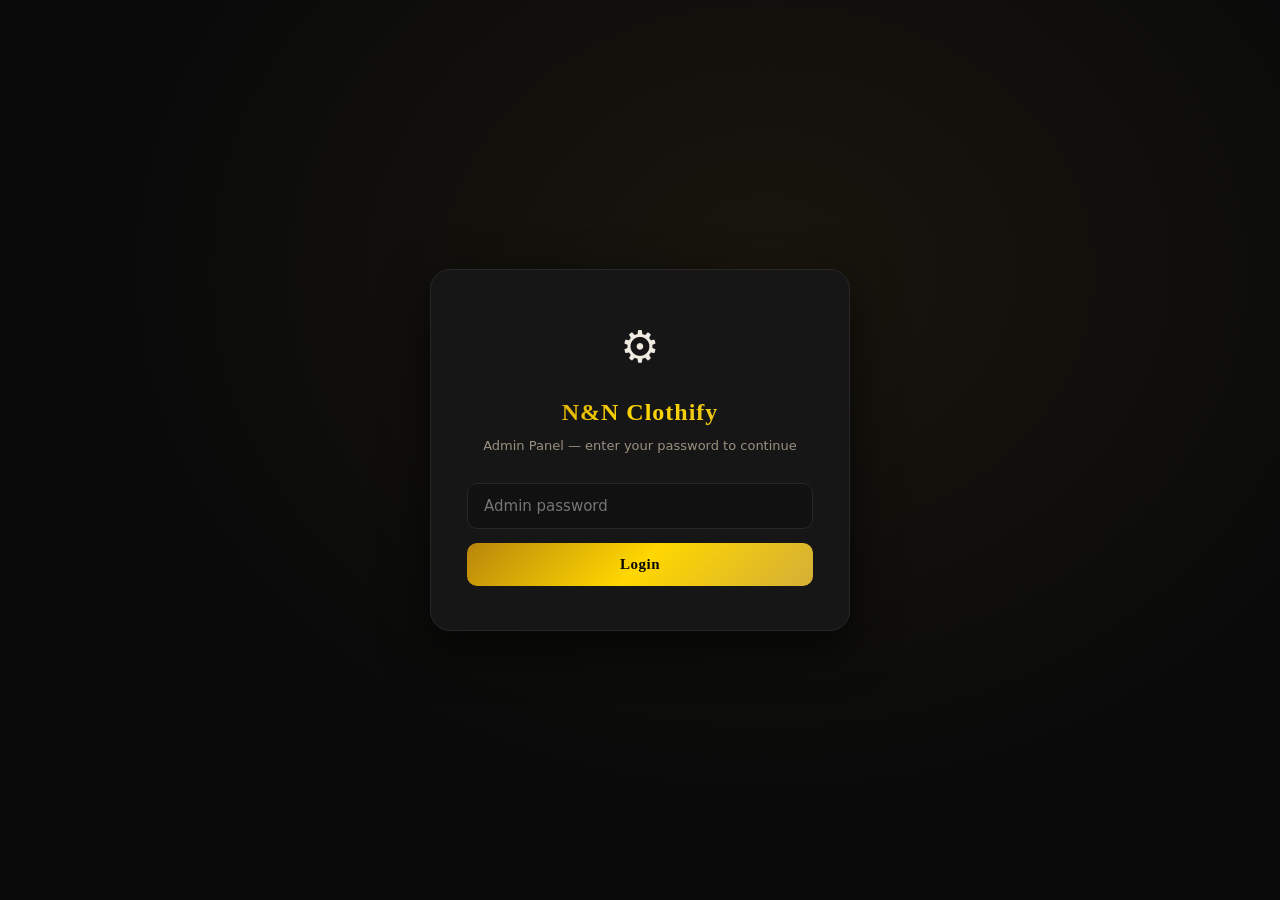
==== commit 03d6b16c: "Switch to editorial light theme and add Instagram footer link Replace the gold/black luxury theme wi" ====
--- a/admin.html
+++ b/admin.html
@@ -687,6 +687,11 @@
         <small>Country code + number, no spaces or + sign. India: 91XXXXXXXXXX</small>
       </div>
       <div class="settings-group">
+        <label>Instagram Profile URL</label>
+        <input type="url" id="s-instagram" placeholder="https://www.instagram.com/yourhandle/">
+        <small>Full profile link shown as a "Follow us on Instagram" button in the footer.</small>
+      </div>
+      <div class="settings-group">
         <label>Admin Password</label>
         <input type="text" id="s-password" placeholder="nn@admin2024">
         <small>Change this from the default! Then re-export config.js and commit it.</small>
@@ -716,6 +721,37 @@
         <input type="text" id="s-upload-preset" placeholder="e.g. nn_clothing_unsigned">
         <small>Settings → Upload → Upload presets → must be <strong>Unsigned</strong>. Default: <code>ml_default</code></small>
       </div>
+    </div>
+
+    <div class="a-card" style="margin-top:16px;">
+      <div class="a-card-title">🌐 Cloud Sync — JSONBin.io</div>
+      <div class="a-card-hint">
+        Sync products across all devices automatically. Free at <strong>jsonbin.io</strong> — no server needed.
+      </div>
+      <div class="info-box" style="margin-bottom:16px;">
+        <strong>One-time setup:</strong><br>
+        1. Go to <strong>jsonbin.io</strong> → Sign up free<br>
+        2. Click <strong>Create Bin</strong> → paste <code>{"products":[]}</code> → Create<br>
+        3. Copy the <strong>Bin ID</strong> from the URL bar (24-character code)<br>
+        4. Go to <strong>Account → API Keys</strong> → copy your <strong>Master Key</strong><br>
+        5. Paste both below → Save Settings → click <strong>Sync Now</strong><br>
+        6. Export <code>config.js</code> → commit → push to GitHub <em>(one last push needed)</em>
+      </div>
+      <div class="settings-group">
+        <label>JSONBin Bin ID</label>
+        <input type="text" id="s-jsonbin-id" placeholder="Paste your Bin ID here">
+        <small>Found in the bin URL: jsonbin.io/v3/b/<strong>THIS_PART</strong></small>
+      </div>
+      <div class="settings-group">
+        <label>Master Key <span style="font-weight:400;text-transform:none;letter-spacing:0;font-size:11px;">(stored only in this browser, never on GitHub)</span></label>
+        <input type="password" id="s-jsonbin-key" placeholder="$2a$10$...">
+        <small>Account → API Keys → Master Key.</small>
+      </div>
+      <div style="display:flex;gap:10px;margin-top:8px;">
+        <button onclick="testJsonBinConnection()" style="flex:1;padding:10px;background:#1A1A1A;border:1px solid var(--border);color:var(--text-mid);border-radius:var(--radius-sm);font-size:13px;cursor:pointer;font-family:inherit;">🔍 Test</button>
+        <button onclick="syncAllToCloud()" style="flex:2;padding:10px;background:var(--gold-grad);color:#080808;border-radius:var(--radius-sm);font-size:13px;font-weight:700;cursor:pointer;font-family:'Cinzel',serif;">☁️ Sync Products to Cloud Now</button>
+      </div>
+      <div id="jsonbin-status" style="margin-top:10px;font-size:12px;display:none;padding:8px 12px;border-radius:8px;"></div>
     </div>
 
     <button class="btn-save-settings" onclick="saveSettings()">Save Settings</button>
@@ -883,23 +919,15 @@
     </div>
 
     <div class="form-group">
-      <label>Product Image</label>
-      <button type="button" id="btn-cloudinary-upload" onclick="openCloudinaryWidget()"
-        style="width:100%;padding:14px;background:linear-gradient(135deg,#B8860B,#FFD700);color:#080808;border:none;border-radius:10px;font-family:inherit;font-size:14px;font-weight:700;cursor:pointer;letter-spacing:0.5px;margin-bottom:10px;transition:opacity .2s;">
-        📷 Upload Photo (Cloudinary)
+      <label>Product Images <span style="font-weight:400;text-transform:none;letter-spacing:0;font-size:11px;">(add at least 3 for best results)</span></label>
+      <div id="img-slots-container"></div>
+      <button type="button" onclick="addImageSlot()"
+        style="width:100%;padding:10px;margin-top:8px;background:#1A1A1A;border:1px dashed var(--border);color:var(--text-mid);border-radius:10px;font-size:13px;cursor:pointer;font-family:inherit;transition:all .2s;"
+        onmouseover="this.style.borderColor='var(--gold-deep)';this.style.color='var(--gold)'"
+        onmouseout="this.style.borderColor='var(--border)';this.style.color='var(--text-mid)'">
+        + Add Another Image
       </button>
-      <div style="text-align:center;color:#555;font-size:12px;margin-bottom:8px;">— or paste a URL —</div>
-      <input type="text" id="f-image-url" placeholder="Paste Cloudinary / Google Drive / any image URL"
-        oninput="previewAnyImage(this.value)">
-      <small>Upload via Cloudinary (recommended) or paste a Google Drive / direct image link</small>
-      <div id="img-preview" style="display:none;margin-top:10px;border-radius:10px;overflow:hidden;border:1px solid #2A2A2A;">
-        <img id="img-preview-img" src="" alt="Preview"
-          style="width:100%;height:200px;object-fit:cover;display:block;">
-        <button onclick="clearProductImage()"
-          style="width:100%;padding:7px;background:#1A1A1A;color:#888;border:none;font-size:12px;cursor:pointer;font-family:inherit;">
-          ✕ Remove image
-        </button>
-      </div>
+      <small>Upload via Cloudinary or paste any image URL. First image is shown on product card.</small>
     </div>
 
     <div class="form-group">
@@ -990,6 +1018,7 @@
   document.getElementById('s-storeName').value = STORE_CONFIG.storeName;
   document.getElementById('s-tagline').value = STORE_CONFIG.tagline;
   document.getElementById('s-whatsapp').value = STORE_CONFIG.whatsappNumber;
+  document.getElementById('s-instagram').value = STORE_CONFIG.instagramUrl || '';
   document.getElementById('s-password').value = getAdminPassword();
 
   // Load Cloudinary settings
@@ -997,6 +1026,13 @@
     const cl = JSON.parse(localStorage.getItem('nn_cloudinary') || '{}');
     document.getElementById('s-cloud-name').value = cl.cloudName || STORE_CONFIG.cloudinaryCloudName || '';
     document.getElementById('s-upload-preset').value = cl.uploadPreset || STORE_CONFIG.cloudinaryUploadPreset || '';
+  } catch(e) {}
+
+  // Load JSONBin credentials
+  try {
+    const jb = JSON.parse(localStorage.getItem('nn_jsonbin') || '{}');
+    document.getElementById('s-jsonbin-id').value = jb.binId || STORE_CONFIG.jsonbinId || '';
+    document.getElementById('s-jsonbin-key').value = jb.masterKey || '';
   } catch(e) {}
 
   renderProductsTable();
@@ -1073,21 +1109,22 @@
   document.getElementById('f-price').value = product?.price || '';
   document.getElementById('f-mrp').value = product?.mrp || '';
   document.getElementById('f-badge').value = product?.badge || '';
-  // Populate image field: Cloudinary imageUrl takes priority, fallback to Drive link
-  const existingImageUrl = product?.imageUrl || (product?.driveFileId ? `https://drive.google.com/file/d/${product.driveFileId}/view` : '');
-  document.getElementById('f-image-url').value = existingImageUrl;
-  if (existingImageUrl) showProductImagePreview(existingImageUrl);
-  else document.getElementById('img-preview').style.display = 'none';
   document.getElementById('f-sizes').value = (product?.sizes || []).join(', ');
   document.getElementById('f-desc').value = product?.description || '';
+
+  // Build images array from product (support both new images[] and legacy imageUrl)
+  let existingImages = Array.isArray(product?.images) ? product.images.filter(u => u) : [];
+  if (existingImages.length === 0 && product?.imageUrl) existingImages = [product.imageUrl];
+  if (existingImages.length === 0 && product?.driveFileId) existingImages = [`https://drive.google.com/file/d/${product.driveFileId}/view`];
+  // Ensure at least 3 empty slots shown
+  while (existingImages.length < 3) existingImages.push('');
+  initImageSlots(existingImages);
 
   // Populate category select
   populateCategorySelect();
   if (product?.category) {
     document.getElementById('f-category').value = product.category;
   }
-
-  // Preview already handled above via showProductImagePreview
 
   document.getElementById('product-form-overlay').classList.add('open');
 }
@@ -1111,8 +1148,9 @@
   showDeployReminder();
 }
 
-let previewTimer = null;
-// ---- Cloudinary Upload ----
+// ---- Multi-Image Slots ----
+let _cloudinarySlotIndex = 0;
+
 function getCloudinaryConfig() {
   try {
     const cl = JSON.parse(localStorage.getItem('nn_cloudinary') || '{}');
@@ -1123,7 +1161,80 @@
   } catch(e) { return { cloudName: '', uploadPreset: '' }; }
 }
 
-function openCloudinaryWidget() {
+function initImageSlots(urls) {
+  const container = document.getElementById('img-slots-container');
+  container.innerHTML = '';
+  urls.forEach((url, i) => addImageSlot(url, i));
+}
+
+function addImageSlot(url = '', index = null) {
+  const container = document.getElementById('img-slots-container');
+  const slots = container.querySelectorAll('.img-slot');
+  const idx = index !== null ? index : slots.length;
+  const isFirst = idx === 0;
+
+  const slot = document.createElement('div');
+  slot.className = 'img-slot';
+  slot.dataset.index = idx;
+  slot.style.cssText = 'border:1px solid var(--border);border-radius:10px;overflow:hidden;margin-bottom:10px;background:#111;';
+
+  const thumbHtml = url
+    ? `<img src="${url.includes('res.cloudinary.com') ? url.replace('/upload/', '/upload/w_300,c_fill,q_auto/') : url}"
+            style="width:100%;height:140px;object-fit:cover;display:block;"
+            onerror="this.style.display='none'">`
+    : `<div style="width:100%;height:100px;display:flex;align-items:center;justify-content:center;color:var(--text-dim);font-size:13px;">${isFirst ? '📷 Main Image' : `📷 Image ${idx + 1}`}</div>`;
+
+  slot.innerHTML = `
+    <div class="slot-preview" id="slot-preview-${idx}">${thumbHtml}</div>
+    <div style="padding:8px;display:flex;gap:6px;align-items:center;">
+      <button type="button" onclick="openCloudinaryWidget(${idx})"
+        style="flex:1;padding:7px 10px;background:var(--gold-grad);color:#080808;border:none;border-radius:7px;font-size:12px;font-weight:700;cursor:pointer;font-family:inherit;">
+        ☁️ Upload
+      </button>
+      <input type="text" class="slot-url-input" placeholder="or paste URL"
+        value="${url.replace(/"/g, '&quot;')}"
+        oninput="onSlotUrlInput(${idx}, this.value)"
+        style="flex:3;padding:7px 10px;background:#1A1A1A;border:1px solid var(--border);border-radius:7px;color:var(--text);font-size:12px;font-family:inherit;outline:none;">
+      ${idx >= 3
+        ? `<button type="button" onclick="removeImageSlot(this)"
+            style="padding:7px 10px;background:rgba(255,68,68,.1);color:#FF4444;border:1px solid rgba(255,68,68,.2);border-radius:7px;font-size:12px;cursor:pointer;font-family:inherit;">✕</button>`
+        : ''}
+    </div>`;
+
+  if (index !== null) {
+    container.appendChild(slot);
+  } else {
+    container.appendChild(slot);
+    // renumber
+    container.querySelectorAll('.img-slot').forEach((s, i) => s.dataset.index = i);
+  }
+}
+
+function removeImageSlot(btn) {
+  btn.closest('.img-slot').remove();
+}
+
+function onSlotUrlInput(idx, val) {
+  clearTimeout(window._slotTimer);
+  window._slotTimer = setTimeout(() => updateSlotPreview(idx, val), 600);
+}
+
+function updateSlotPreview(idx, url) {
+  const preview = document.getElementById(`slot-preview-${idx}`);
+  if (!preview) return;
+  if (!url) { preview.innerHTML = `<div style="width:100%;height:100px;display:flex;align-items:center;justify-content:center;color:var(--text-dim);font-size:13px;">📷 Image ${idx + 1}</div>`; return; }
+  const driveId = extractDriveFileId(url);
+  const src = driveId ? getDriveThumbUrl(driveId, 300) : (url.includes('res.cloudinary.com') ? url.replace('/upload/', '/upload/w_300,c_fill,q_auto/') : url);
+  preview.innerHTML = `<img src="${src}" style="width:100%;height:140px;object-fit:cover;display:block;" onerror="this.style.display='none'">`;
+}
+
+function getImageSlotValues() {
+  const slots = document.querySelectorAll('#img-slots-container .img-slot');
+  return Array.from(slots).map(slot => slot.querySelector('.slot-url-input')?.value.trim() || '').filter(u => u);
+}
+
+function openCloudinaryWidget(slotIndex = 0) {
+  _cloudinarySlotIndex = slotIndex;
   const { cloudName, uploadPreset } = getCloudinaryConfig();
   if (!cloudName || !uploadPreset) {
     alert('Please set your Cloudinary Cloud Name and Upload Preset in Settings first.');
@@ -1135,27 +1246,15 @@
     return;
   }
   cloudinary.openUploadWidget({
-    cloudName,
-    uploadPreset,
+    cloudName, uploadPreset,
     sources: ['local', 'camera', 'url'],
-    multiple: false,
-    cropping: false,
-    showPoweredBy: false,
+    multiple: false, cropping: false, showPoweredBy: false,
     styles: {
       palette: {
-        window:          '#181818',
-        windowBorder:    '#2A2A2A',
-        tabIcon:         '#D4AF37',
-        menuIcons:       '#888',
-        textDark:        '#F5F0E8',
-        textLight:       '#F5F0E8',
-        link:            '#D4AF37',
-        action:          '#D4AF37',
-        inactiveTabIcon: '#666',
-        error:           '#FF4444',
-        inProgress:      '#D4AF37',
-        complete:        '#00C48C',
-        sourceBg:        '#111111',
+        window: '#181818', windowBorder: '#2A2A2A', tabIcon: '#D4AF37',
+        menuIcons: '#888', textDark: '#F5F0E8', textLight: '#F5F0E8',
+        link: '#D4AF37', action: '#D4AF37', inactiveTabIcon: '#666',
+        error: '#FF4444', inProgress: '#D4AF37', complete: '#00C48C', sourceBg: '#111111',
       },
       fonts: { default: { active: true } },
     },
@@ -1163,34 +1262,14 @@
     if (error) { console.error('Cloudinary error', error); return; }
     if (result && result.event === 'success') {
       const url = result.info.secure_url;
-      document.getElementById('f-image-url').value = url;
-      showProductImagePreview(url);
+      const slot = document.querySelector(`#img-slots-container .img-slot[data-index="${_cloudinarySlotIndex}"]`);
+      if (slot) {
+        slot.querySelector('.slot-url-input').value = url;
+        updateSlotPreview(_cloudinarySlotIndex, url);
+      }
       showToast('Image uploaded ✓');
     }
   });
-}
-
-function previewAnyImage(val) {
-  clearTimeout(previewTimer);
-  previewTimer = setTimeout(() => {
-    if (!val) { document.getElementById('img-preview').style.display = 'none'; return; }
-    const driveId = extractDriveFileId(val);
-    const previewUrl = driveId ? getDriveThumbUrl(driveId, 600) : val;
-    showProductImagePreview(previewUrl);
-  }, 600);
-}
-
-function showProductImagePreview(url) {
-  const box = document.getElementById('img-preview');
-  const img = document.getElementById('img-preview-img');
-  img.src = url;
-  img.onerror = () => { box.style.display = 'none'; };
-  img.onload  = () => { box.style.display = 'block'; };
-}
-
-function clearProductImage() {
-  document.getElementById('f-image-url').value = '';
-  document.getElementById('img-preview').style.display = 'none';
 }
 
 function saveProduct() {
@@ -1199,26 +1278,25 @@
   const mrp      = parseInt(document.getElementById('f-mrp').value) || null;
   const category = document.getElementById('f-category').value;
   const badge    = document.getElementById('f-badge').value.trim();
-  const rawImageUrl = document.getElementById('f-image-url').value.trim();
-  const sizesRaw    = document.getElementById('f-sizes').value.trim();
-  const desc        = document.getElementById('f-desc').value.trim();
+  const sizesRaw = document.getElementById('f-sizes').value.trim();
+  const desc     = document.getElementById('f-desc').value.trim();
 
   if (!name) { alert('Please enter a product name.'); return; }
   if (!price || isNaN(price)) { alert('Please enter a valid price.'); return; }
   if (!category) { alert('Please select a category.'); return; }
 
-  // Cloudinary / direct URL goes in imageUrl; Google Drive gets stored as driveFileId
-  const driveFileId = extractDriveFileId(rawImageUrl) || '';
-  const imageUrl    = driveFileId ? '' : rawImageUrl;
+  // Collect images from all slots
+  const images = getImageSlotValues();
+  const imageUrl = images[0] || '';
+  const driveFileId = extractDriveFileId(imageUrl) || '';
   const sizes = sizesRaw ? sizesRaw.split(',').map(s => s.trim()).filter(Boolean) : [];
 
   if (editingId) {
-    // Edit existing
     const idx = adminProducts.findIndex(p => p.id === editingId);
     if (idx >= 0) {
       adminProducts[idx] = {
         ...adminProducts[idx],
-        name, price, mrp, category, badge, driveFileId, imageUrl, sizes,
+        name, price, mrp, category, badge, images, imageUrl, driveFileId, sizes,
         description: desc,
         isDemo: false,
         demoColor: adminProducts[idx].demoColor || DEMO_COLORS[category] || '#1A1A1A'
@@ -1226,10 +1304,9 @@
     }
     showToast('Product updated ✓');
   } else {
-    // Add new
     adminProducts.push({
       id: 'p_' + Date.now(),
-      name, price, mrp, category, badge, driveFileId, imageUrl, sizes,
+      name, price, mrp, category, badge, images, imageUrl, driveFileId, sizes,
       description: desc,
       isDemo: false,
       demoColor: DEMO_COLORS[category] || '#1A1A1A'
@@ -1310,12 +1387,14 @@
   STORE_CONFIG.storeName      = document.getElementById('s-storeName').value.trim();
   STORE_CONFIG.tagline        = document.getElementById('s-tagline').value.trim();
   STORE_CONFIG.whatsappNumber = document.getElementById('s-whatsapp').value.trim();
+  STORE_CONFIG.instagramUrl   = document.getElementById('s-instagram').value.trim();
   const newPw = document.getElementById('s-password').value.trim();
   if (newPw) localStorage.setItem('nn_admin_pw', newPw);
   localStorage.setItem('nn_settings', JSON.stringify({
     storeName: STORE_CONFIG.storeName,
     tagline: STORE_CONFIG.tagline,
-    whatsappNumber: STORE_CONFIG.whatsappNumber
+    whatsappNumber: STORE_CONFIG.whatsappNumber,
+    instagramUrl: STORE_CONFIG.instagramUrl
   }));
 
   // Save Cloudinary config
@@ -1323,12 +1402,89 @@
   const uploadPreset = document.getElementById('s-upload-preset').value.trim();
   localStorage.setItem('nn_cloudinary', JSON.stringify({ cloudName, uploadPreset }));
 
+  // Save JSONBin credentials (master key stays in localStorage only, never in code)
+  const binId     = document.getElementById('s-jsonbin-id').value.trim();
+  const masterKey = document.getElementById('s-jsonbin-key').value.trim();
+  if (binId || masterKey) {
+    localStorage.setItem('nn_jsonbin', JSON.stringify({ binId, masterKey }));
+    // Also update STORE_CONFIG so the exported config.js includes the Bin ID
+    STORE_CONFIG.jsonbinId = binId;
+  }
+
   showToast('Settings saved ✓');
 }
 
 // ---- Storage ----
 function saveToLocalStorage() {
   localStorage.setItem('nn_products', JSON.stringify(adminProducts));
+  syncAllToCloud(true); // auto-sync silently after every save
+}
+
+// ---- JSONBin Cloud Sync ----
+function getJsonBinConfig() {
+  try {
+    return JSON.parse(localStorage.getItem('nn_jsonbin') || '{}');
+  } catch(e) { return {}; }
+}
+
+function setJsonBinStatus(msg, ok) {
+  const el = document.getElementById('jsonbin-status');
+  if (!el) return;
+  el.style.display = 'block';
+  el.style.background = ok ? 'rgba(0,196,140,0.1)' : 'rgba(255,68,68,0.1)';
+  el.style.border = `1px solid ${ok ? '#00C48C' : '#FF4444'}`;
+  el.style.color = ok ? '#00C48C' : '#FF4444';
+  el.textContent = msg;
+}
+
+async function syncAllToCloud(silent = false) {
+  const { binId, masterKey } = getJsonBinConfig();
+  if (!binId || !masterKey) {
+    if (!silent) setJsonBinStatus('⚠️ Please enter Bin ID and Master Key first.', false);
+    return;
+  }
+  if (!silent) setJsonBinStatus('⏳ Syncing...', true);
+  try {
+    const resp = await fetch(`https://api.jsonbin.io/v3/b/${binId}`, {
+      method: 'PUT',
+      headers: {
+        'Content-Type': 'application/json',
+        'X-Master-Key': masterKey
+      },
+      body: JSON.stringify({ products: adminProducts })
+    });
+    if (resp.ok) {
+      if (!silent) {
+        setJsonBinStatus('✓ All products synced to cloud! All devices will update on next load.', true);
+      }
+      showToast('☁️ Products synced to cloud ✓');
+    } else {
+      const err = await resp.json().catch(() => ({}));
+      if (!silent) setJsonBinStatus(`❌ Sync failed: ${err.message || resp.status}`, false);
+    }
+  } catch(e) {
+    if (!silent) setJsonBinStatus(`❌ Network error: ${e.message}`, false);
+  }
+}
+
+async function testJsonBinConnection() {
+  const binId = document.getElementById('s-jsonbin-id').value.trim();
+  const masterKey = document.getElementById('s-jsonbin-key').value.trim();
+  if (!binId || !masterKey) { setJsonBinStatus('⚠️ Enter both Bin ID and Master Key first.', false); return; }
+  setJsonBinStatus('⏳ Testing connection...', true);
+  try {
+    const resp = await fetch(`https://api.jsonbin.io/v3/b/${binId}/latest`, {
+      headers: { 'X-Master-Key': masterKey, 'X-Bin-Meta': 'false' }
+    });
+    if (resp.ok) {
+      setJsonBinStatus('✅ Connection successful! Save Settings, then click Sync.', true);
+    } else {
+      const err = await resp.json().catch(() => ({}));
+      setJsonBinStatus(`❌ Failed: ${err.message || 'Invalid Bin ID or Master Key'}`, false);
+    }
+  } catch(e) {
+    setJsonBinStatus(`❌ Network error: ${e.message}`, false);
+  }
 }
 
 // ---- Export ----
@@ -1370,9 +1526,14 @@
 
 const STORE_CONFIG = {
   whatsappNumber: "${STORE_CONFIG.whatsappNumber}",
+  instagramUrl: "${STORE_CONFIG.instagramUrl || ''}",
   storeName: "${STORE_CONFIG.storeName}",
   tagline: "${STORE_CONFIG.tagline}",
   currency: "₹",
+  cloudinaryCloudName:    "${STORE_CONFIG.cloudinaryCloudName || ''}",
+  cloudinaryUploadPreset: "${STORE_CONFIG.cloudinaryUploadPreset || 'ml_default'}",
+  // JSONBin Bin ID — needed for cross-device product sync (public, not secret)
+  jsonbinId: "${STORE_CONFIG.jsonbinId || ''}",
   // adminPassword is stored privately in your browser's localStorage — not here
   categories: ${JSON.stringify(cats, null, 4)}
 };
--- a/css/style.css
+++ b/css/style.css
@@ -1,62 +1,55 @@
 /* ================================================================
-   N&N CLOTHIFY — Gold & Black Luxury Theme
-   Fonts: Cinzel (display) + Raleway (body)
+   N&N CLOTHIFY — Clean Editorial Theme (LAAM-inspired)
+   Fonts: Manrope (display) + Inter (body)
    ================================================================ */
 
-@import url('https://fonts.googleapis.com/css2?family=Cinzel:wght@400;600;700;900&family=Raleway:wght@300;400;500;600;700;800&display=swap');
+@import url('https://fonts.googleapis.com/css2?family=Manrope:wght@500;600;700;800&family=Inter:wght@400;500;600;700&display=swap');
 
 /* ---- Tokens ---- */
 :root {
-  /* Gold palette */
-  --gold:          #D4AF37;
-  --gold-bright:   #FFD700;
-  --gold-deep:     #B8860B;
-  --gold-light:    #F5E6A0;
-  --gold-glow:     rgba(212,175,55,0.25);
-
-  /* Black palette */
-  --black:         #080808;
-  --black-mid:     #111111;
-  --black-card:    #181818;
-  --black-border:  #2A2A2A;
-  --black-hover:   #222222;
-
-  /* Text */
-  --text:          #F5F0E8;
-  --text-mid:      #B0A890;
-  --text-dim:      #666655;
-  --text-inv:      #0A0A0A;
-
-  /* Accent */
+  /* Ink (text) */
+  --ink:           #141414;
+  --ink-mid:       #6E6E6B;
+  --ink-dim:       #A3A19B;
+  --ink-btn-hover: #2B2B2B;
+
+  /* Surfaces */
+  --paper:         #FFFFFF;
+  --paper-alt:     #F6F5F2;
+  --line:          #E8E5E0;
+  --line-soft:     #F0EEE9;
+
+  /* Accent (terracotta/rust) */
+  --accent:        #C4483A;
+  --accent-dark:   #A63A2E;
+  --accent-soft:   #F6E4E0;
+
+  /* Category palette */
+  --teal:          #2F5D62;
+  --mustard:       #C79A3D;
+
+  /* Semantic */
   --wa-green:      #25D366;
-  --red:           #FF4444;
-  --green:         #00C48C;
-
-  /* Surfaces */
-  --ground:        #101010;
-  --card:          #181818;
-  --border:        #2A2A2A;
-
-  /* Gradients */
-  --gold-grad:     linear-gradient(135deg, #B8860B 0%, #FFD700 50%, #D4AF37 100%);
-  --gold-grad-h:   linear-gradient(135deg, #D4AF37 0%, #FFD700 60%, #F5E6A0 100%);
+  --wa-green-dark: #1EBD5C;
+  --red:           #D64545;
+  --green:         #1E9E5A;
 
   /* Elevation */
-  --shadow-sm:     0 2px 12px rgba(0,0,0,0.5);
-  --shadow-md:     0 6px 24px rgba(0,0,0,0.6);
-  --shadow-lg:     0 12px 40px rgba(0,0,0,0.7);
-  --shadow-gold:   0 4px 20px rgba(212,175,55,0.3);
+  --shadow-sm:     0 1px 2px rgba(20,20,20,0.04), 0 2px 8px rgba(20,20,20,0.04);
+  --shadow-md:     0 6px 20px rgba(20,20,20,0.08);
+  --shadow-lg:     0 20px 56px rgba(20,20,20,0.14);
+  --shadow-hover:  0 14px 34px rgba(20,20,20,0.10);
 
   /* Shape */
-  --radius:        10px;
+  --radius:        8px;
   --radius-lg:     16px;
   --radius-full:   100px;
 
   /* Type */
-  --font-display:  'Cinzel', Georgia, serif;
-  --font-body:     'Raleway', system-ui, sans-serif;
-
-  --transition:    0.22s ease;
+  --font-display:  'Manrope', system-ui, sans-serif;
+  --font-body:     'Inter', system-ui, sans-serif;
+
+  --transition:    0.2s ease;
 }
 
 /* ---- Reset ---- */
@@ -64,8 +57,8 @@
 html { scroll-behavior: smooth; }
 body {
   font-family: var(--font-body);
-  background: var(--ground);
-  color: var(--text);
+  background: var(--paper);
+  color: var(--ink);
   font-size: 14px;
   line-height: 1.5;
   -webkit-font-smoothing: antialiased;
@@ -78,12 +71,11 @@
    HEADER
    ================================================================ */
 header {
-  background: var(--black);
-  border-bottom: 1px solid var(--black-border);
+  background: var(--paper);
+  border-bottom: 1px solid var(--line);
   position: sticky;
   top: 0;
   z-index: 100;
-  box-shadow: 0 4px 24px rgba(0,0,0,0.6);
 }
 
 .header-top {
@@ -97,18 +89,15 @@
 .logo-name {
   font-family: var(--font-display);
   font-size: 20px;
-  font-weight: 700;
-  background: var(--gold-grad);
-  -webkit-background-clip: text;
-  -webkit-text-fill-color: transparent;
-  background-clip: text;
-  letter-spacing: 1px;
+  font-weight: 800;
+  color: var(--ink);
+  letter-spacing: 0.2px;
 }
 .logo-tag {
   display: block;
   font-size: 8px;
   font-weight: 600;
-  color: var(--text-dim);
+  color: var(--ink-dim);
   letter-spacing: 2px;
   text-transform: uppercase;
 }
@@ -118,25 +107,25 @@
   width: 100%;
   padding: 10px 16px;
   border-radius: var(--radius-full);
-  border: 1px solid var(--black-border);
-  background: var(--black-mid);
-  color: var(--text);
+  border: 1px solid var(--line);
+  background: var(--paper-alt);
+  color: var(--ink);
   font-family: var(--font-body);
   font-size: 13px;
   outline: none;
   transition: border-color var(--transition), background var(--transition);
 }
-.header-search input::placeholder { color: var(--text-dim); }
+.header-search input::placeholder { color: var(--ink-dim); }
 .header-search input:focus {
-  border-color: var(--gold);
-  background: var(--black-card);
-  box-shadow: 0 0 0 2px var(--gold-glow);
+  border-color: var(--ink);
+  background: var(--paper);
+  box-shadow: 0 0 0 2px var(--line);
 }
 
 .cart-btn {
   position: relative;
-  background: var(--gold-grad);
-  color: var(--text-inv);
+  background: var(--ink);
+  color: #FFFFFF;
   width: 42px;
   height: 42px;
   border-radius: var(--radius-full);
@@ -146,16 +135,15 @@
   font-size: 18px;
   flex-shrink: 0;
   transition: all var(--transition);
-  box-shadow: var(--shadow-gold);
-}
-.cart-btn:hover { background: var(--gold-grad-h); transform: scale(1.07); }
+}
+.cart-btn:hover { background: var(--ink-btn-hover); transform: scale(1.06); }
 .cart-count {
   display: none;
   position: absolute;
   top: -4px;
   right: -4px;
-  background: var(--gold-bright);
-  color: var(--black);
+  background: var(--accent);
+  color: #FFFFFF;
   width: 18px;
   height: 18px;
   border-radius: 50%;
@@ -164,25 +152,25 @@
   font-family: var(--font-display);
   align-items: center;
   justify-content: center;
-  border: 2px solid var(--black);
+  border: 2px solid var(--paper);
 }
 
 /* ================================================================
    HERO BANNER
    ================================================================ */
 .hero {
-  background: var(--black);
+  background: var(--paper-alt);
   padding: 42px 20px 48px;
   position: relative;
   overflow: hidden;
-  border-bottom: 1px solid var(--black-border);
+  border-bottom: 1px solid var(--line);
 }
 .hero::before {
   content: '';
   position: absolute;
   width: 400px;
   height: 400px;
-  background: radial-gradient(circle, rgba(212,175,55,0.12) 0%, transparent 70%);
+  background: radial-gradient(circle, rgba(196,72,58,0.08) 0%, transparent 70%);
   top: -120px;
   right: -80px;
   pointer-events: none;
@@ -192,26 +180,21 @@
   position: absolute;
   width: 250px;
   height: 250px;
-  background: radial-gradient(circle, rgba(212,175,55,0.08) 0%, transparent 70%);
+  background: radial-gradient(circle, rgba(47,93,98,0.08) 0%, transparent 70%);
   bottom: -80px;
   left: 20px;
   pointer-events: none;
 }
 
-/* decorative thin gold line */
-.hero::before {
-  border-top: 1px solid transparent;
-}
-
 .hero-inner { position: relative; max-width: 520px; }
 
 .hero-eyebrow {
   display: inline-flex;
   align-items: center;
   gap: 6px;
-  background: transparent;
-  border: 1px solid var(--gold-deep);
-  color: var(--gold);
+  background: var(--paper);
+  border: 1px solid var(--line);
+  color: var(--accent);
   font-family: var(--font-body);
   font-size: 10px;
   font-weight: 700;
@@ -224,21 +207,18 @@
 .hero-title {
   font-family: var(--font-display);
   font-size: clamp(28px, 7vw, 52px);
-  font-weight: 700;
-  color: var(--text);
+  font-weight: 800;
+  color: var(--ink);
   line-height: 1.15;
   margin-bottom: 14px;
-  letter-spacing: 0.5px;
+  letter-spacing: -0.5px;
 }
 .hero-title em {
   font-style: normal;
-  background: var(--gold-grad);
-  -webkit-background-clip: text;
-  -webkit-text-fill-color: transparent;
-  background-clip: text;
+  color: var(--accent);
 }
 .hero-sub {
-  color: var(--text-mid);
+  color: var(--ink-mid);
   font-family: var(--font-body);
   font-size: 14px;
   margin-bottom: 28px;
@@ -251,37 +231,36 @@
   display: inline-flex;
   align-items: center;
   gap: 6px;
-  background: var(--gold-grad);
-  color: var(--black);
+  background: var(--ink);
+  color: #FFFFFF;
   padding: 13px 28px;
-  border-radius: var(--radius-full);
+  border-radius: var(--radius);
   font-family: var(--font-display);
   font-size: 13px;
   font-weight: 700;
-  letter-spacing: 0.5px;
-  transition: all var(--transition);
-  box-shadow: var(--shadow-gold);
+  letter-spacing: 0.3px;
+  transition: all var(--transition);
 }
 .hero-btn-primary:hover {
-  background: var(--gold-grad-h);
+  background: var(--ink-btn-hover);
   transform: translateY(-2px);
-  box-shadow: 0 10px 30px rgba(212,175,55,0.4);
+  box-shadow: var(--shadow-md);
 }
 .hero-btn-secondary {
   display: inline-flex;
   align-items: center;
   gap: 6px;
-  background: transparent;
-  color: var(--text);
-  border: 1.5px solid var(--black-border);
+  background: var(--paper);
+  color: var(--ink);
+  border: 1.5px solid var(--line);
   padding: 12px 22px;
-  border-radius: var(--radius-full);
+  border-radius: var(--radius);
   font-family: var(--font-body);
   font-size: 14px;
   font-weight: 600;
   transition: all var(--transition);
 }
-.hero-btn-secondary:hover { border-color: var(--gold); color: var(--gold); }
+.hero-btn-secondary:hover { border-color: var(--ink); }
 
 .hero-badges {
   position: absolute;
@@ -293,28 +272,26 @@
   align-items: flex-end;
 }
 .hero-badge-pill {
-  background: var(--black-card);
-  border: 1px solid var(--black-border);
+  background: var(--paper);
+  border: 1px solid var(--line);
   border-radius: var(--radius-full);
   padding: 10px 16px;
   display: flex;
   align-items: center;
   gap: 10px;
-  color: var(--text);
+  color: var(--ink);
+  box-shadow: var(--shadow-sm);
 }
 .hero-badge-pill .badge-num {
   font-family: var(--font-display);
   font-size: 18px;
-  font-weight: 700;
-  background: var(--gold-grad);
-  -webkit-background-clip: text;
-  -webkit-text-fill-color: transparent;
-  background-clip: text;
+  font-weight: 800;
+  color: var(--ink);
 }
 .hero-badge-pill .badge-label {
   font-size: 10px;
   font-weight: 500;
-  color: var(--text-mid);
+  color: var(--ink-mid);
   line-height: 1.3;
 }
 
@@ -330,8 +307,8 @@
   margin: 0 auto;
 }
 .promo-chip {
-  background: var(--black-card);
-  border: 1px solid var(--black-border);
+  background: var(--paper);
+  border: 1px solid var(--line);
   border-radius: var(--radius);
   padding: 14px 16px;
   display: flex;
@@ -339,26 +316,26 @@
   gap: 10px;
   font-size: 12px;
   font-weight: 600;
-  color: var(--text);
+  color: var(--ink);
   transition: border-color var(--transition);
 }
-.promo-chip:hover { border-color: var(--gold-deep); }
+.promo-chip:hover { border-color: var(--ink-dim); }
 .promo-chip-icon { font-size: 20px; flex-shrink: 0; }
 .promo-chip-text { line-height: 1.3; }
-.promo-chip-text small { font-weight: 400; color: var(--text-mid); font-size: 10px; display: block; }
-/* gold top accent per chip */
-.promo-chip:nth-child(1) { border-top: 2px solid var(--gold); }
-.promo-chip:nth-child(2) { border-top: 2px solid var(--gold-deep); }
-.promo-chip:nth-child(3) { border-top: 2px solid var(--gold-bright); }
+.promo-chip-text small { font-weight: 400; color: var(--ink-mid); font-size: 10px; display: block; }
+/* accent top edge per chip */
+.promo-chip:nth-child(1) { border-top: 2px solid var(--accent); }
+.promo-chip:nth-child(2) { border-top: 2px solid var(--teal); }
+.promo-chip:nth-child(3) { border-top: 2px solid var(--mustard); }
 
 /* ================================================================
    CATEGORY CIRCLES
    ================================================================ */
 .categories-section {
-  background: var(--black-mid);
+  background: var(--paper-alt);
   padding: 20px 0 16px;
   margin-bottom: 8px;
-  border-bottom: 1px solid var(--black-border);
+  border-bottom: 1px solid var(--line);
 }
 .categories-header {
   display: flex;
@@ -370,13 +347,13 @@
   font-family: var(--font-display);
   font-size: 15px;
   font-weight: 700;
-  color: var(--text);
-  letter-spacing: 0.5px;
+  color: var(--ink);
+  letter-spacing: 0.2px;
 }
 .categories-see-all {
   font-size: 11px;
   font-weight: 600;
-  color: var(--gold);
+  color: var(--accent);
   letter-spacing: 0.5px;
 }
 
@@ -402,13 +379,10 @@
 }
 .cat-circle-item:hover { transform: translateY(-2px); }
 .cat-circle-item.active .cat-circle {
-  box-shadow: 0 0 0 2px var(--black-mid), 0 0 0 4px var(--gold);
+  box-shadow: 0 0 0 2px var(--paper-alt), 0 0 0 4px var(--ink);
 }
 .cat-circle-item.active .cat-label {
-  background: var(--gold-grad);
-  -webkit-background-clip: text;
-  -webkit-text-fill-color: transparent;
-  background-clip: text;
+  color: var(--ink);
   font-weight: 700;
 }
 
@@ -420,14 +394,14 @@
   align-items: center;
   justify-content: center;
   font-size: 26px;
-  box-shadow: var(--shadow-md);
+  box-shadow: var(--shadow-sm);
   transition: box-shadow var(--transition);
 }
 .cat-label {
   font-family: var(--font-body);
   font-size: 10px;
   font-weight: 600;
-  color: var(--text-mid);
+  color: var(--ink-mid);
   text-align: center;
   max-width: 68px;
   line-height: 1.3;
@@ -456,16 +430,16 @@
   font-family: var(--font-display);
   font-size: 15px;
   font-weight: 700;
-  color: var(--text);
-  letter-spacing: 0.5px;
+  color: var(--ink);
+  letter-spacing: 0.2px;
 }
 .products-count {
   font-size: 11px;
-  color: var(--text-dim);
-  background: var(--black-card);
+  color: var(--ink-dim);
+  background: var(--paper-alt);
   padding: 3px 10px;
   border-radius: var(--radius-full);
-  border: 1px solid var(--black-border);
+  border: 1px solid var(--line);
 }
 
 .product-grid {
@@ -479,24 +453,24 @@
 
 /* ---- Product Card ---- */
 .product-card {
-  background: var(--card);
+  background: var(--paper);
   border-radius: var(--radius-lg);
   overflow: hidden;
   box-shadow: var(--shadow-sm);
   cursor: pointer;
   transition: box-shadow var(--transition), transform var(--transition), border-color var(--transition);
-  border: 1px solid var(--black-border);
+  border: 1px solid var(--line);
 }
 .product-card:hover {
-  box-shadow: var(--shadow-gold);
+  box-shadow: var(--shadow-hover);
   transform: translateY(-3px);
-  border-color: var(--gold-deep);
+  border-color: var(--ink-dim);
 }
 
 .card-img-wrap {
   position: relative;
   aspect-ratio: 3/4;
-  background: var(--black-mid);
+  background: var(--paper-alt);
   overflow: hidden;
 }
 .card-img-wrap img {
@@ -521,8 +495,8 @@
   right: 8px;
   width: 30px;
   height: 30px;
-  background: rgba(8,8,8,0.75);
-  border: 1px solid var(--black-border);
+  background: rgba(255,255,255,0.9);
+  border: 1px solid var(--line);
   border-radius: 50%;
   display: flex;
   align-items: center;
@@ -530,40 +504,38 @@
   font-size: 14px;
   opacity: 0;
   transition: opacity var(--transition);
-  color: var(--text-mid);
+  color: var(--ink-mid);
   backdrop-filter: blur(4px);
 }
 .product-card:hover .card-wishlist { opacity: 1; }
-.card-wishlist:hover { color: var(--gold); border-color: var(--gold-deep); }
+.card-wishlist:hover { color: var(--accent); border-color: var(--accent); }
 
 .card-discount-chip {
   position: absolute;
   top: 8px;
   left: 8px;
-  background: var(--gold-grad);
-  color: var(--black);
+  background: var(--accent);
+  color: #FFFFFF;
   font-family: var(--font-display);
   font-size: 9px;
   font-weight: 700;
   padding: 3px 7px;
-  border-radius: var(--radius-full);
+  border-radius: 4px;
   letter-spacing: 0.3px;
 }
 .card-badge-chip {
   position: absolute;
   bottom: 8px;
   left: 8px;
-  background: rgba(8,8,8,0.85);
-  border: 1px solid var(--gold-deep);
-  color: var(--gold);
+  background: var(--ink);
+  color: #FFFFFF;
   font-family: var(--font-body);
   font-size: 9px;
   font-weight: 700;
   padding: 3px 8px;
-  border-radius: var(--radius-full);
+  border-radius: 4px;
   letter-spacing: 0.5px;
   text-transform: uppercase;
-  backdrop-filter: blur(4px);
 }
 
 .card-body { padding: 10px 10px 12px; }
@@ -571,7 +543,7 @@
   font-family: var(--font-body);
   font-size: 12px;
   font-weight: 600;
-  color: var(--text);
+  color: var(--ink);
   margin-bottom: 6px;
   display: -webkit-box;
   -webkit-line-clamp: 2;
@@ -590,14 +562,11 @@
   font-family: var(--font-display);
   font-size: 14px;
   font-weight: 700;
-  background: var(--gold-grad);
-  -webkit-background-clip: text;
-  -webkit-text-fill-color: transparent;
-  background-clip: text;
+  color: var(--ink);
 }
 .card-mrp {
   font-size: 11px;
-  color: var(--text-dim);
+  color: var(--ink-dim);
   text-decoration: line-through;
 }
 .card-off {
@@ -615,9 +584,9 @@
 .card-sizes span {
   font-size: 9px;
   font-weight: 600;
-  color: var(--text-dim);
-  background: var(--black-mid);
-  border: 1px solid var(--black-border);
+  color: var(--ink-mid);
+  background: var(--paper-alt);
+  border: 1px solid var(--line);
   padding: 1px 5px;
   border-radius: 4px;
 }
@@ -625,8 +594,8 @@
 .card-add-btn {
   width: 100%;
   padding: 8px 0;
-  background: var(--gold-grad);
-  color: var(--black);
+  background: var(--ink);
+  color: #FFFFFF;
   border-radius: var(--radius);
   font-family: var(--font-display);
   font-size: 10px;
@@ -636,8 +605,7 @@
   transition: all var(--transition);
 }
 .card-add-btn:hover {
-  background: var(--gold-grad-h);
-  box-shadow: var(--shadow-gold);
+  background: var(--ink-btn-hover);
 }
 
 /* ---- Empty state ---- */
@@ -645,12 +613,12 @@
   grid-column: 1 / -1;
   text-align: center;
   padding: 64px 20px;
-  color: var(--text-dim);
+  color: var(--ink-dim);
 }
 .empty-state .empty-icon { font-size: 52px; display: block; margin-bottom: 14px; }
-.empty-state p { font-size: 15px; margin-bottom: 6px; color: var(--text-mid); }
+.empty-state p { font-size: 15px; margin-bottom: 6px; color: var(--ink-mid); }
 .empty-state small { font-size: 13px; }
-.empty-state a { color: var(--gold); font-weight: 600; }
+.empty-state a { color: var(--accent); font-weight: 600; }
 
 /* ================================================================
    CART PANEL
@@ -659,9 +627,9 @@
   display: none;
   position: fixed;
   inset: 0;
-  background: rgba(0,0,0,0.7);
+  background: rgba(20,20,20,0.5);
   z-index: 200;
-  backdrop-filter: blur(3px);
+  backdrop-filter: blur(2px);
 }
 .cart-overlay.open { display: block; }
 
@@ -671,20 +639,20 @@
   top: 0;
   height: 100vh;
   width: min(420px, 100vw);
-  background: var(--black-card);
+  background: var(--paper);
   z-index: 201;
   display: flex;
   flex-direction: column;
   transition: right 0.3s cubic-bezier(0.4,0,0.2,1);
-  box-shadow: -8px 0 40px rgba(0,0,0,0.6);
-  border-left: 1px solid var(--black-border);
+  box-shadow: var(--shadow-lg);
+  border-left: 1px solid var(--line);
 }
 .cart-panel.open { right: 0; }
 
 .cart-header {
   padding: 20px 24px;
-  background: var(--black);
-  border-bottom: 1px solid var(--black-border);
+  background: var(--paper-alt);
+  border-bottom: 1px solid var(--line);
   display: flex;
   align-items: center;
   justify-content: space-between;
@@ -693,26 +661,23 @@
   font-family: var(--font-display);
   font-size: 16px;
   font-weight: 700;
-  background: var(--gold-grad);
-  -webkit-background-clip: text;
-  -webkit-text-fill-color: transparent;
-  background-clip: text;
-  letter-spacing: 0.5px;
+  color: var(--ink);
+  letter-spacing: 0.2px;
 }
 .close-btn {
   width: 34px;
   height: 34px;
-  background: var(--black-mid);
-  border: 1px solid var(--black-border);
+  background: var(--paper);
+  border: 1px solid var(--line);
   border-radius: 50%;
   font-size: 15px;
-  color: var(--text-mid);
-  display: flex;
-  align-items: center;
-  justify-content: center;
-  transition: all var(--transition);
-}
-.close-btn:hover { border-color: var(--gold); color: var(--gold); }
+  color: var(--ink-mid);
+  display: flex;
+  align-items: center;
+  justify-content: center;
+  transition: all var(--transition);
+}
+.close-btn:hover { border-color: var(--ink); color: var(--ink); }
 
 .cart-body { flex: 1; overflow-y: auto; padding: 16px 20px; }
 
@@ -722,7 +687,7 @@
   align-items: center;
   justify-content: center;
   height: 220px;
-  color: var(--text-dim);
+  color: var(--ink-dim);
   gap: 10px;
 }
 .cart-empty span { font-size: 48px; }
@@ -732,7 +697,7 @@
   display: flex;
   gap: 12px;
   padding: 14px 0;
-  border-bottom: 1px solid var(--black-border);
+  border-bottom: 1px solid var(--line);
   position: relative;
 }
 .cart-item-img {
@@ -740,9 +705,9 @@
   height: 84px;
   border-radius: 8px;
   overflow: hidden;
-  background: var(--black-mid);
+  background: var(--paper-alt);
   flex-shrink: 0;
-  border: 1px solid var(--black-border);
+  border: 1px solid var(--line);
 }
 .cart-item-img img { width: 100%; height: 100%; object-fit: cover; }
 .demo-img-small {
@@ -754,15 +719,12 @@
   font-size: 28px;
 }
 .cart-item-info { flex: 1; min-width: 0; }
-.cart-item-name { font-size: 13px; font-weight: 600; margin-bottom: 4px; color: var(--text); }
+.cart-item-name { font-size: 13px; font-weight: 600; margin-bottom: 4px; color: var(--ink); }
 .cart-item-price {
   font-size: 14px;
   font-weight: 700;
   margin-bottom: 8px;
-  background: var(--gold-grad);
-  -webkit-background-clip: text;
-  -webkit-text-fill-color: transparent;
-  background-clip: text;
+  color: var(--ink);
   display: inline-block;
 }
 .cart-item-qty { display: flex; align-items: center; gap: 10px; }
@@ -770,23 +732,23 @@
   width: 28px;
   height: 28px;
   border-radius: 50%;
-  background: var(--black-mid);
-  border: 1px solid var(--black-border);
+  background: var(--paper-alt);
+  border: 1px solid var(--line);
   font-size: 16px;
   font-weight: 600;
   transition: all var(--transition);
   display: flex;
   align-items: center;
   justify-content: center;
-  color: var(--text);
-}
-.cart-item-qty button:hover { border-color: var(--gold); color: var(--gold); }
-.cart-item-qty span { font-size: 14px; font-weight: 700; min-width: 20px; text-align: center; color: var(--text); }
+  color: var(--ink);
+}
+.cart-item-qty button:hover { border-color: var(--ink); }
+.cart-item-qty span { font-size: 14px; font-weight: 700; min-width: 20px; text-align: center; color: var(--ink); }
 .cart-item-remove {
   position: absolute;
   top: 14px;
   right: 0;
-  color: var(--text-dim);
+  color: var(--ink-dim);
   font-size: 13px;
   padding: 4px;
   transition: color var(--transition);
@@ -795,8 +757,8 @@
 
 .cart-footer {
   padding: 18px 20px;
-  border-top: 1px solid var(--black-border);
-  background: var(--black);
+  border-top: 1px solid var(--line);
+  background: var(--paper-alt);
 }
 .cart-total-row {
   display: flex;
@@ -804,21 +766,18 @@
   align-items: center;
   margin-bottom: 14px;
 }
-.cart-total-label { font-size: 13px; color: var(--text-mid); font-weight: 500; }
+.cart-total-label { font-size: 13px; color: var(--ink-mid); font-weight: 500; }
 .cart-total-amount {
   font-family: var(--font-display);
   font-size: 22px;
-  font-weight: 700;
-  background: var(--gold-grad);
-  -webkit-background-clip: text;
-  -webkit-text-fill-color: transparent;
-  background-clip: text;
+  font-weight: 800;
+  color: var(--ink);
 }
 
 .checkout-btn {
   width: 100%;
   padding: 14px;
-  background: linear-gradient(90deg, var(--wa-green), #1EBD5C);
+  background: var(--wa-green);
   color: white;
   border-radius: var(--radius-lg);
   font-family: var(--font-display);
@@ -830,9 +789,9 @@
   justify-content: center;
   gap: 8px;
   transition: all var(--transition);
-  box-shadow: 0 6px 20px rgba(37,211,102,.3);
-}
-.checkout-btn:hover { transform: translateY(-1px); box-shadow: 0 10px 28px rgba(37,211,102,.4); }
+  box-shadow: 0 6px 20px rgba(37,211,102,.25);
+}
+.checkout-btn:hover { background: var(--wa-green-dark); transform: translateY(-1px); box-shadow: 0 10px 28px rgba(37,211,102,.32); }
 
 /* ================================================================
    PRODUCT DETAIL MODAL
@@ -841,19 +800,19 @@
   display: none;
   position: fixed;
   inset: 0;
-  background: rgba(0,0,0,0.75);
+  background: rgba(20,20,20,0.55);
   z-index: 300;
   align-items: flex-end;
   justify-content: center;
   padding: 0;
-  backdrop-filter: blur(4px);
+  backdrop-filter: blur(3px);
 }
 .modal-overlay.open { display: flex; }
 
 .product-modal {
-  background: var(--black-card);
+  background: var(--paper);
   border-radius: 20px 20px 0 0;
-  border-top: 1px solid var(--black-border);
+  border-top: 1px solid var(--line);
   width: 100%;
   max-width: 540px;
   max-height: 92vh;
@@ -874,8 +833,8 @@
   width: 36px;
   height: 36px;
   border-radius: 50%;
-  background: var(--black-mid);
-  border: 1px solid var(--black-border);
+  background: var(--paper);
+  border: 1px solid var(--line);
   font-size: 14px;
   display: flex;
   align-items: center;
@@ -883,24 +842,63 @@
   cursor: pointer;
   z-index: 1;
   transition: all var(--transition);
-  color: var(--text-mid);
-}
-.modal-close:hover { border-color: var(--gold); color: var(--gold); }
-
-.modal-img { width: 100%; aspect-ratio: 4/3; background: var(--black-mid); overflow: hidden; clear: both; }
-.modal-img img { width: 100%; height: 100%; object-fit: cover; }
-.modal-demo-img { width: 100%; height: 100%; display: flex; align-items: center; justify-content: center; font-size: 80px; }
+  color: var(--ink-mid);
+  box-shadow: var(--shadow-sm);
+}
+.modal-close:hover { border-color: var(--ink); color: var(--ink); }
+
+.modal-img { width: 100%; aspect-ratio: 3/4; background: var(--paper-alt); overflow: hidden; clear: both; }
+.modal-img img { width: 100%; height: 100%; object-fit: contain; }
+.modal-demo-img { width: 100%; aspect-ratio: 4/3; display: flex; align-items: center; justify-content: center; font-size: 80px; background: var(--paper-alt); }
+
+/* ---- Image Gallery ---- */
+.modal-gallery { width: 100%; background: var(--paper-alt); }
+.modal-gallery-main {
+  width: 100%;
+  aspect-ratio: 3/4;
+  overflow: hidden;
+  position: relative;
+}
+.modal-gallery-main img {
+  width: 100%;
+  height: 100%;
+  object-fit: contain;
+  transition: opacity 0.2s;
+}
+.modal-thumbs {
+  display: flex;
+  gap: 4px;
+  padding: 6px;
+  background: var(--paper);
+  overflow-x: auto;
+  scrollbar-width: none;
+}
+.modal-thumbs::-webkit-scrollbar { display: none; }
+.modal-thumb {
+  flex-shrink: 0;
+  width: 64px;
+  height: 64px;
+  border-radius: 6px;
+  overflow: hidden;
+  border: 2px solid var(--line);
+  cursor: pointer;
+  padding: 0;
+  background: var(--paper-alt);
+  transition: border-color 0.2s;
+}
+.modal-thumb img { width: 100%; height: 100%; object-fit: cover; }
+.modal-thumb.active { border-color: var(--ink); }
+.modal-thumb:hover { border-color: var(--ink-dim); }
 
 .modal-info { padding: 18px 22px 32px; }
 .modal-badge {
   display: inline-block;
-  background: transparent;
-  border: 1px solid var(--gold-deep);
-  color: var(--gold);
+  background: var(--ink);
+  color: #FFFFFF;
   font-size: 9px;
   font-weight: 700;
   padding: 3px 10px;
-  border-radius: var(--radius-full);
+  border-radius: 4px;
   margin-bottom: 10px;
   text-transform: uppercase;
   letter-spacing: 1px;
@@ -908,10 +906,10 @@
 .modal-name {
   font-family: var(--font-display);
   font-size: 19px;
-  font-weight: 700;
+  font-weight: 800;
   margin-bottom: 10px;
-  color: var(--text);
-  letter-spacing: 0.3px;
+  color: var(--ink);
+  letter-spacing: 0.1px;
 }
 .modal-price {
   display: flex;
@@ -923,22 +921,19 @@
 .modal-price-main {
   font-family: var(--font-display);
   font-size: 24px;
-  font-weight: 700;
-  background: var(--gold-grad);
-  -webkit-background-clip: text;
-  -webkit-text-fill-color: transparent;
-  background-clip: text;
-}
-.modal-price-mrp { font-size: 15px; color: var(--text-dim); text-decoration: line-through; }
+  font-weight: 800;
+  color: var(--ink);
+}
+.modal-price-mrp { font-size: 15px; color: var(--ink-dim); text-decoration: line-through; }
 .modal-price-discount {
   font-size: 12px;
   font-weight: 700;
   color: var(--green);
-  background: rgba(0,196,140,0.12);
+  background: rgba(30,158,90,0.12);
   padding: 2px 8px;
   border-radius: var(--radius-full);
 }
-.modal-desc { font-size: 13px; color: var(--text-mid); line-height: 1.7; margin-bottom: 18px; }
+.modal-desc { font-size: 13px; color: var(--ink-mid); line-height: 1.7; margin-bottom: 18px; }
 
 .modal-sizes { margin-bottom: 20px; }
 .modal-sizes-label {
@@ -946,44 +941,44 @@
   font-weight: 700;
   text-transform: uppercase;
   letter-spacing: 1.2px;
-  color: var(--text-dim);
+  color: var(--ink-dim);
   margin-bottom: 10px;
 }
 .modal-sizes-grid { display: flex; gap: 8px; flex-wrap: wrap; }
 .size-btn {
   padding: 7px 14px;
-  border: 1.5px solid var(--black-border);
+  border: 1.5px solid var(--line);
   border-radius: var(--radius);
   font-size: 12px;
   font-weight: 600;
   cursor: pointer;
   transition: all 0.15s;
-  background: var(--black-mid);
-  color: var(--text-mid);
-}
-.size-btn:hover { border-color: var(--gold-deep); color: var(--gold); }
-.size-btn.active { border-color: var(--gold); background: var(--gold-grad); color: var(--black); font-weight: 700; }
+  background: var(--paper-alt);
+  color: var(--ink-mid);
+}
+.size-btn:hover { border-color: var(--ink-dim); color: var(--ink); }
+.size-btn.active { border-color: var(--ink); background: var(--ink); color: #FFFFFF; font-weight: 700; }
 
 .modal-actions { display: flex; flex-direction: column; gap: 10px; }
 .modal-add-btn {
   width: 100%;
   padding: 14px;
-  background: var(--gold-grad);
-  color: var(--black);
+  background: var(--ink);
+  color: #FFFFFF;
   border-radius: var(--radius-lg);
   font-family: var(--font-display);
   font-size: 14px;
   font-weight: 700;
-  letter-spacing: 0.5px;
+  letter-spacing: 0.3px;
   cursor: pointer;
   transition: all var(--transition);
 }
-.modal-add-btn:hover { background: var(--gold-grad-h); box-shadow: var(--shadow-gold); }
+.modal-add-btn:hover { background: var(--ink-btn-hover); box-shadow: var(--shadow-md); }
 
 .modal-wa-btn {
   width: 100%;
   padding: 14px;
-  background: linear-gradient(90deg, var(--wa-green), #1EBD5C);
+  background: var(--wa-green);
   color: white;
   border-radius: var(--radius-lg);
   font-family: var(--font-body);
@@ -995,9 +990,9 @@
   justify-content: center;
   gap: 8px;
   transition: all var(--transition);
-  box-shadow: 0 4px 16px rgba(37,211,102,.25);
-}
-.modal-wa-btn:hover { transform: translateY(-1px); box-shadow: 0 8px 24px rgba(37,211,102,.35); }
+  box-shadow: 0 4px 16px rgba(37,211,102,.2);
+}
+.modal-wa-btn:hover { background: var(--wa-green-dark); transform: translateY(-1px); box-shadow: 0 8px 24px rgba(37,211,102,.28); }
 
 /* ================================================================
    ORDER FORM OVERLAY
@@ -1006,18 +1001,18 @@
   display: none;
   position: fixed;
   inset: 0;
-  background: rgba(0,0,0,0.75);
+  background: rgba(20,20,20,0.55);
   z-index: 300;
   align-items: center;
   justify-content: center;
   padding: 20px;
-  backdrop-filter: blur(4px);
+  backdrop-filter: blur(3px);
 }
 .order-form-overlay.open { display: flex; }
 
 .order-form {
-  background: var(--black-card);
-  border: 1px solid var(--black-border);
+  background: var(--paper);
+  border: 1px solid var(--line);
   border-radius: var(--radius-lg);
   padding: 28px 28px 24px;
   width: min(460px, 100%);
@@ -1028,15 +1023,12 @@
 .order-form h2 {
   font-family: var(--font-display);
   font-size: 19px;
-  font-weight: 700;
-  background: var(--gold-grad);
-  -webkit-background-clip: text;
-  -webkit-text-fill-color: transparent;
-  background-clip: text;
+  font-weight: 800;
+  color: var(--ink);
   margin-bottom: 4px;
-  letter-spacing: 0.5px;
-}
-.order-form p { font-size: 13px; color: var(--text-mid); margin-bottom: 22px; }
+  letter-spacing: 0.1px;
+}
+.order-form p { font-size: 13px; color: var(--ink-mid); margin-bottom: 22px; }
 
 .form-group { margin-bottom: 16px; }
 .form-group label {
@@ -1045,7 +1037,7 @@
   font-weight: 700;
   text-transform: uppercase;
   letter-spacing: 1px;
-  color: var(--text-dim);
+  color: var(--ink-dim);
   margin-bottom: 7px;
 }
 .form-group input,
@@ -1053,20 +1045,20 @@
 .form-group textarea {
   width: 100%;
   padding: 11px 14px;
-  border: 1.5px solid var(--black-border);
+  border: 1.5px solid var(--line);
   border-radius: var(--radius);
   font-family: var(--font-body);
   font-size: 14px;
-  color: var(--text);
-  background: var(--black-mid);
+  color: var(--ink);
+  background: var(--paper-alt);
   transition: border-color var(--transition), box-shadow var(--transition);
   outline: none;
 }
 .form-group input:focus,
 .form-group select:focus,
 .form-group textarea:focus {
-  border-color: var(--gold);
-  box-shadow: 0 0 0 2px var(--gold-glow);
+  border-color: var(--ink);
+  box-shadow: 0 0 0 2px var(--line);
 }
 .form-group textarea { resize: vertical; min-height: 80px; }
 
@@ -1074,15 +1066,15 @@
 .btn-cancel {
   flex: 1;
   padding: 12px;
-  background: var(--black-mid);
-  border: 1px solid var(--black-border);
+  background: var(--paper-alt);
+  border: 1px solid var(--line);
   border-radius: var(--radius);
   font-size: 13px;
   font-weight: 600;
-  color: var(--text-mid);
-  transition: all var(--transition);
-}
-.btn-cancel:hover { border-color: var(--text-dim); color: var(--text); }
+  color: var(--ink-mid);
+  transition: all var(--transition);
+}
+.btn-cancel:hover { border-color: var(--ink-dim); color: var(--ink); }
 .btn-whatsapp {
   flex: 2;
   padding: 12px;
@@ -1097,9 +1089,9 @@
   justify-content: center;
   gap: 6px;
   transition: background var(--transition);
-  box-shadow: 0 4px 14px rgba(37,211,102,.3);
-}
-.btn-whatsapp:hover { background: #1EBD5C; }
+  box-shadow: 0 4px 14px rgba(37,211,102,.25);
+}
+.btn-whatsapp:hover { background: var(--wa-green-dark); }
 
 /* ================================================================
    SUCCESS OVERLAY
@@ -1108,17 +1100,17 @@
   display: none;
   position: fixed;
   inset: 0;
-  background: rgba(0,0,0,0.75);
+  background: rgba(20,20,20,0.55);
   z-index: 400;
   align-items: center;
   justify-content: center;
-  backdrop-filter: blur(4px);
+  backdrop-filter: blur(3px);
 }
 .success-overlay.open { display: flex; }
 
 .success-box {
-  background: var(--black-card);
-  border: 1px solid var(--black-border);
+  background: var(--paper);
+  border: 1px solid var(--line);
   border-radius: var(--radius-lg);
   padding: 40px 32px;
   text-align: center;
@@ -1135,26 +1127,23 @@
 .success-box h2 {
   font-family: var(--font-display);
   font-size: 22px;
-  font-weight: 700;
+  font-weight: 800;
   margin-bottom: 8px;
-  background: var(--gold-grad);
-  -webkit-background-clip: text;
-  -webkit-text-fill-color: transparent;
-  background-clip: text;
-}
-.success-box p { font-size: 14px; color: var(--text-mid); margin-bottom: 24px; line-height: 1.6; }
+  color: var(--ink);
+}
+.success-box p { font-size: 14px; color: var(--ink-mid); margin-bottom: 24px; line-height: 1.6; }
 .success-box button {
   padding: 12px 32px;
-  background: var(--gold-grad);
-  color: var(--black);
+  background: var(--ink);
+  color: #FFFFFF;
   border-radius: var(--radius-full);
   font-family: var(--font-display);
   font-size: 13px;
   font-weight: 700;
-  letter-spacing: 0.5px;
-  transition: all var(--transition);
-}
-.success-box button:hover { background: var(--gold-grad-h); box-shadow: var(--shadow-gold); }
+  letter-spacing: 0.3px;
+  transition: all var(--transition);
+}
+.success-box button:hover { background: var(--ink-btn-hover); }
 
 /* ================================================================
    TOAST
@@ -1164,9 +1153,9 @@
   bottom: 24px;
   left: 50%;
   transform: translateX(-50%) translateY(20px);
-  background: var(--black-card);
-  border: 1px solid var(--gold-deep);
-  color: var(--gold);
+  background: var(--ink);
+  border: 1px solid var(--ink);
+  color: #FFFFFF;
   padding: 10px 20px;
   border-radius: var(--radius-full);
   font-family: var(--font-body);
@@ -1177,7 +1166,7 @@
   z-index: 500;
   pointer-events: none;
   white-space: nowrap;
-  box-shadow: var(--shadow-gold);
+  box-shadow: var(--shadow-md);
 }
 .cart-toast.show { opacity: 1; transform: translateX(-50%) translateY(0); }
 
@@ -1185,23 +1174,20 @@
    FOOTER
    ================================================================ */
 footer {
-  background: var(--black);
-  border-top: 1px solid var(--black-border);
+  background: var(--paper-alt);
+  border-top: 1px solid var(--line);
   padding: 36px 24px 28px;
   text-align: center;
 }
 .footer-logo {
   font-family: var(--font-display);
   font-size: 22px;
-  font-weight: 700;
-  background: var(--gold-grad);
-  -webkit-background-clip: text;
-  -webkit-text-fill-color: transparent;
-  background-clip: text;
+  font-weight: 800;
+  color: var(--ink);
   margin-bottom: 6px;
-  letter-spacing: 1px;
-}
-footer p { font-size: 12px; color: var(--text-dim); margin-bottom: 16px; letter-spacing: 0.5px; }
+  letter-spacing: 0.2px;
+}
+footer p { font-size: 12px; color: var(--ink-dim); margin-bottom: 16px; letter-spacing: 0.5px; }
 footer .wa-link {
   display: inline-flex;
   align-items: center;
@@ -1214,12 +1200,33 @@
   font-size: 14px;
   font-weight: 700;
   transition: all var(--transition);
-  box-shadow: 0 4px 16px rgba(37,211,102,.3);
-}
-footer .wa-link:hover { background: #1EBD5C; transform: translateY(-1px); }
+  box-shadow: 0 4px 16px rgba(37,211,102,.25);
+}
+footer .wa-link:hover { background: var(--wa-green-dark); transform: translateY(-1px); }
+.footer-social-links {
+  display: flex;
+  flex-wrap: wrap;
+  justify-content: center;
+  gap: 12px;
+}
+footer .ig-link {
+  display: inline-flex;
+  align-items: center;
+  gap: 6px;
+  background: linear-gradient(135deg,#f58529,#dd2a7b,#8134af,#515bd4);
+  color: white;
+  padding: 10px 22px;
+  border-radius: var(--radius-full);
+  font-family: var(--font-body);
+  font-size: 14px;
+  font-weight: 700;
+  transition: all var(--transition);
+  box-shadow: 0 4px 16px rgba(221,42,123,.25);
+}
+footer .ig-link:hover { filter: brightness(1.08); transform: translateY(-1px); }
 .footer-admin-link { margin-top: 20px; font-size: 11px; }
-.footer-admin-link a { color: var(--text-dim); transition: color var(--transition); letter-spacing: 0.5px; }
-.footer-admin-link a:hover { color: var(--gold); }
+.footer-admin-link a { color: var(--ink-dim); transition: color var(--transition); letter-spacing: 0.5px; }
+.footer-admin-link a:hover { color: var(--ink); }
 
 /* ================================================================
    RESPONSIVE
